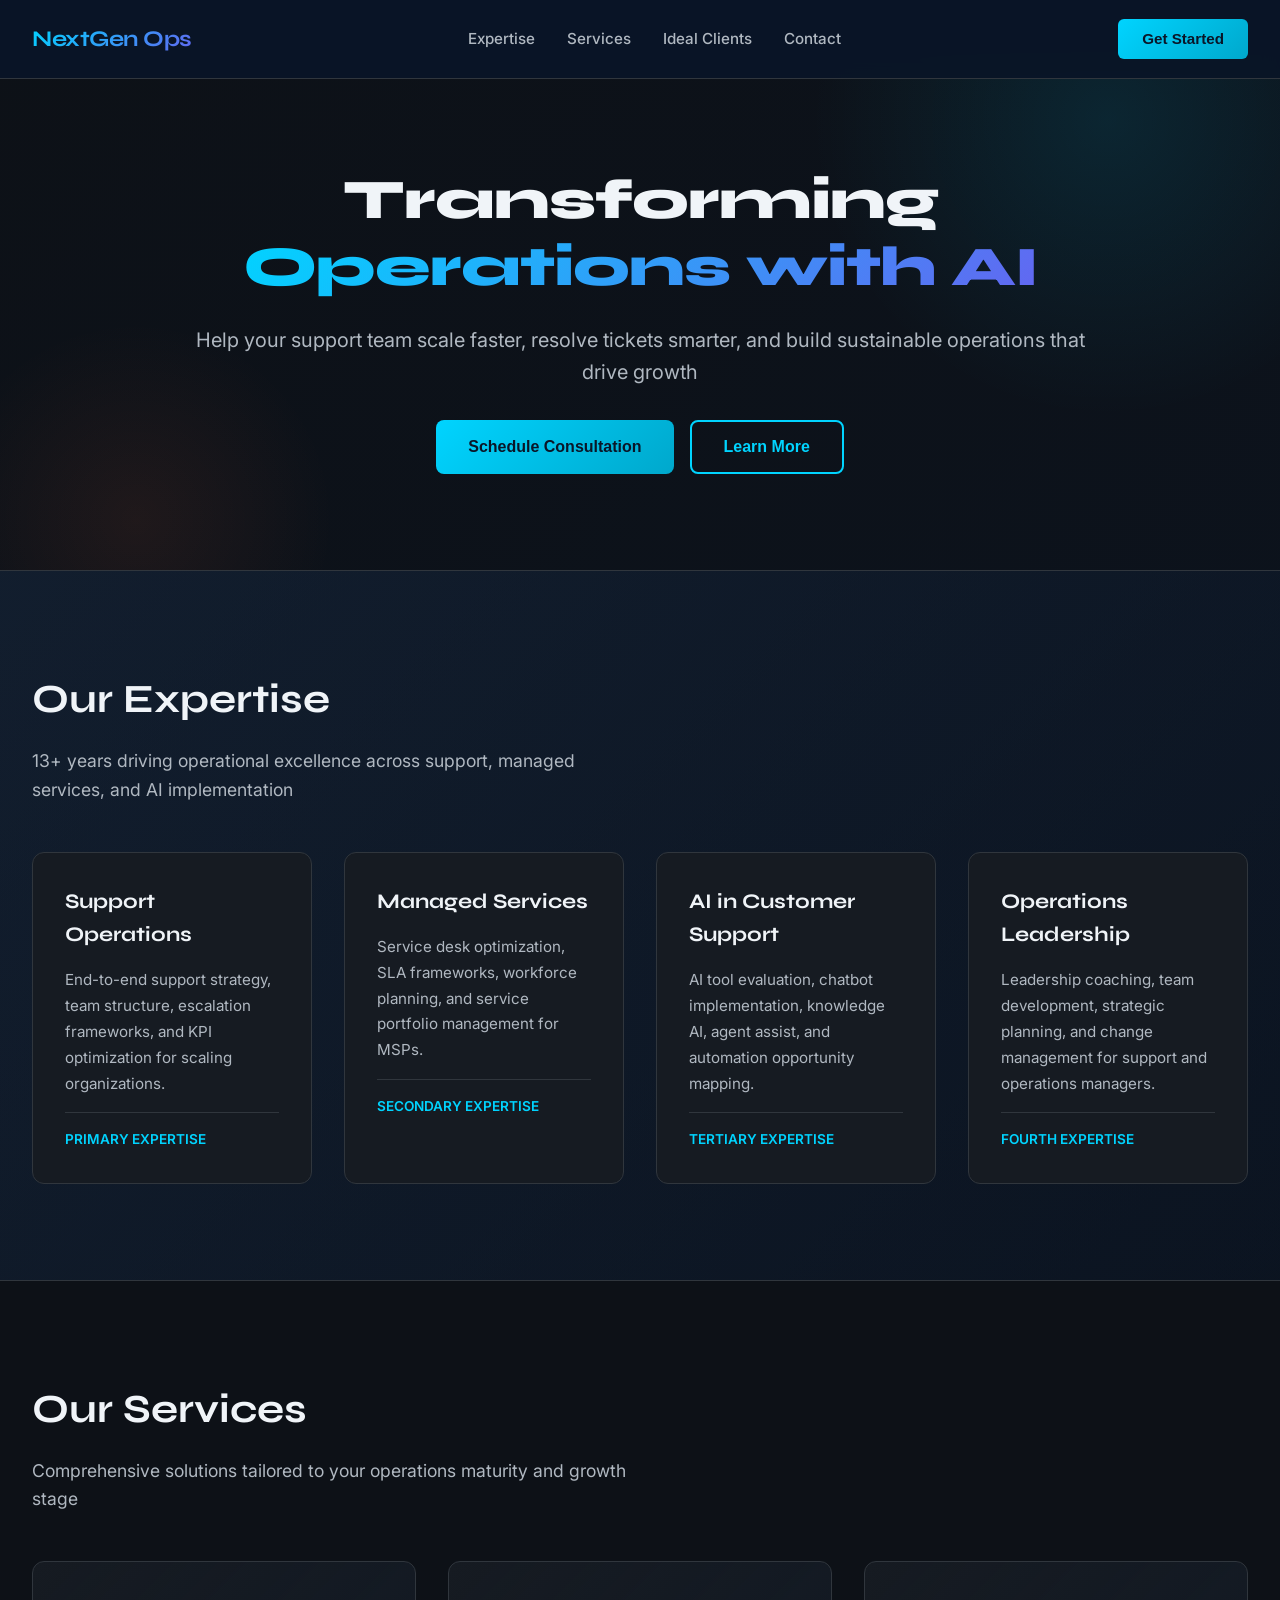
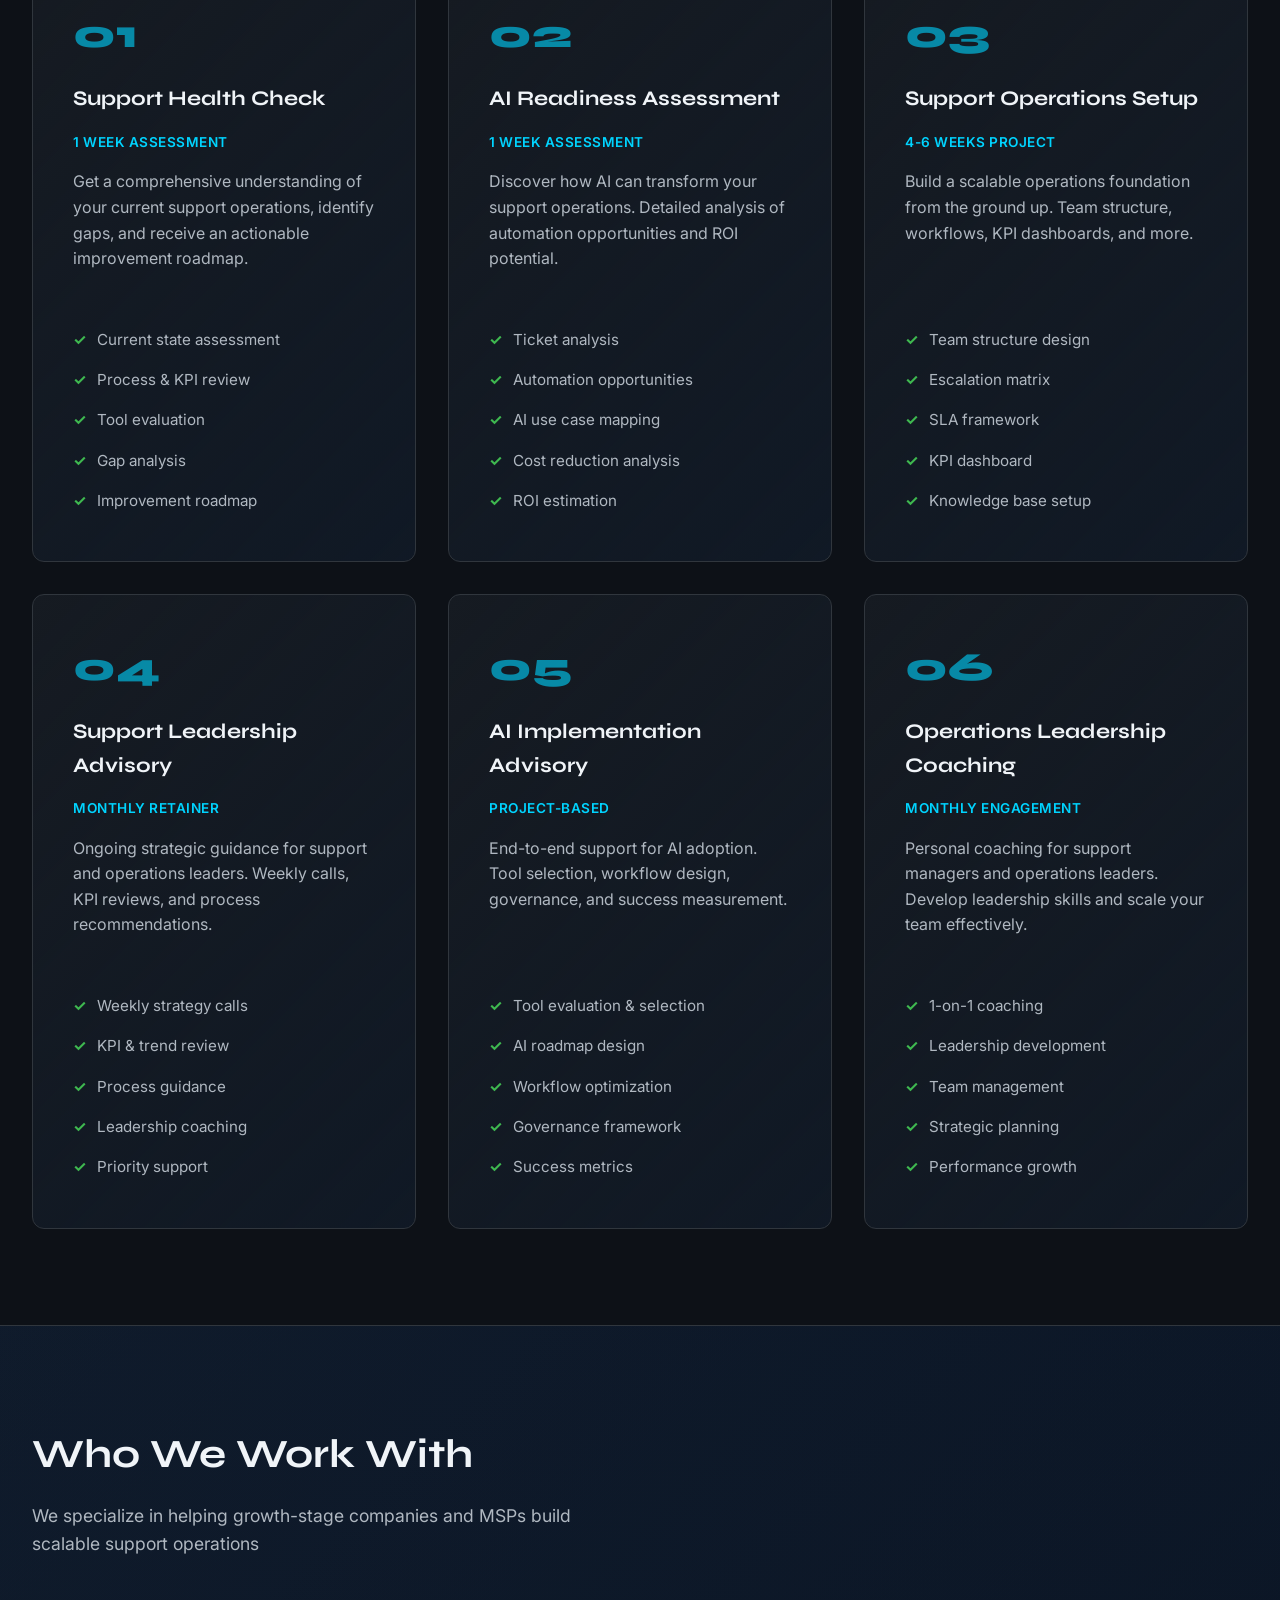
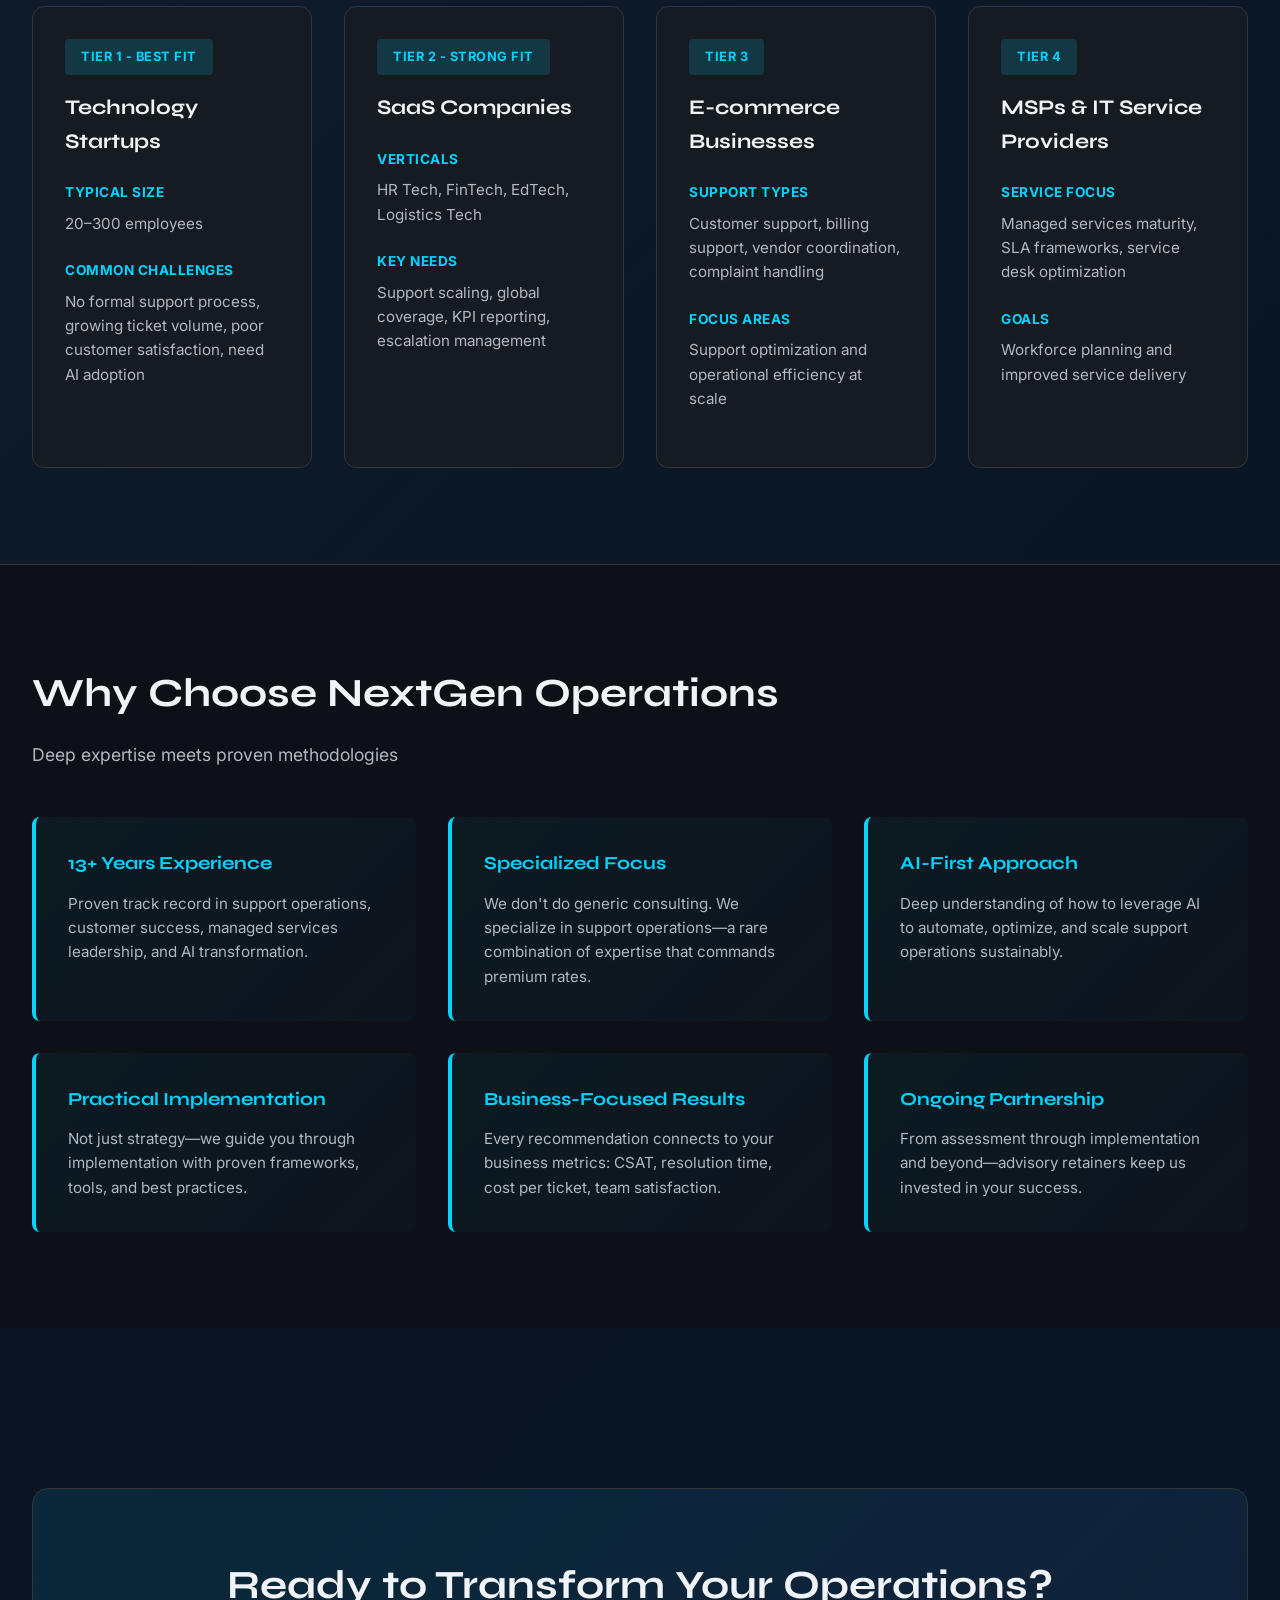
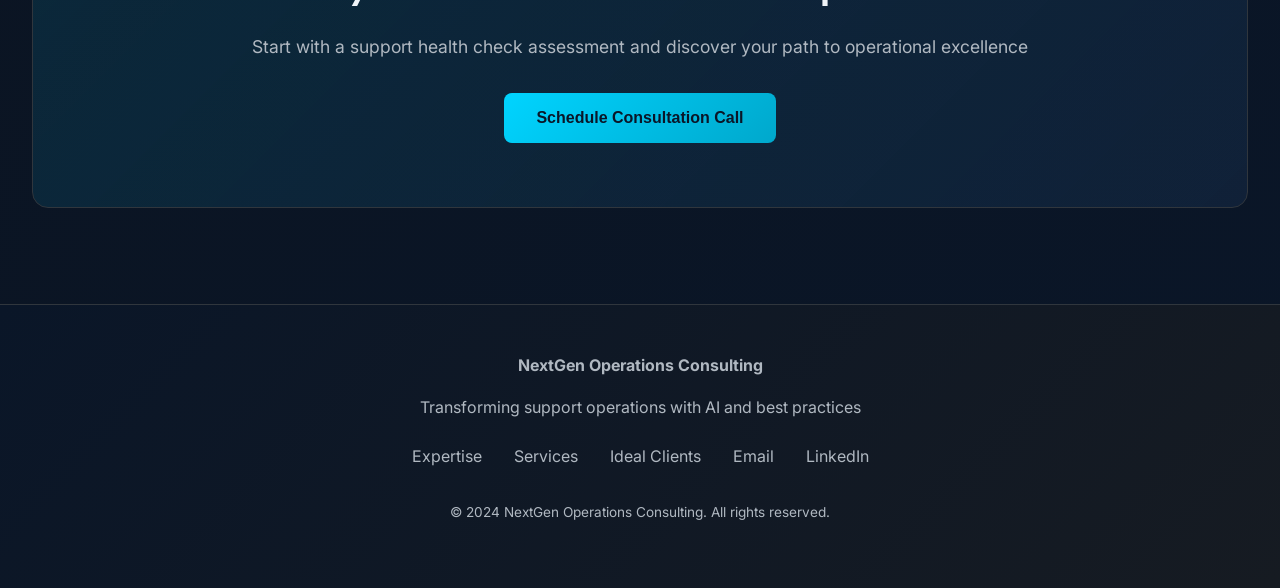
==== index.html @ 7f023f76 "Add files via upload" ====
<!DOCTYPE html>
<html lang="en">
<head>
    <meta charset="UTF-8">
    <meta name="viewport" content="width=device-width, initial-scale=1.0">
    <title>NextGen Operations Consulting | Support & Operations Transformation</title>
    <link href="https://fonts.googleapis.com/css2?family=Syne:wght@400;500;600;700;800&family=Inter:wght@300;400;500;600;700&display=swap" rel="stylesheet">
    <style>
        * {
            margin: 0;
            padding: 0;
            box-sizing: border-box;
        }

        :root {
            --primary: #0a1628;
            --secondary: #1e3a5f;
            --accent: #00d4ff;
            --accent-warm: #ff6b35;
            --text-primary: #f0f4f8;
            --text-secondary: #b0b8c1;
            --bg-dark: #0d1117;
            --bg-card: #161b22;
            --border: #30363d;
            --success: #3fb950;
        }

        html {
            scroll-behavior: smooth;
        }

        body {
            font-family: 'Inter', sans-serif;
            background: linear-gradient(135deg, #0d1117 0%, #0a1628 100%);
            color: var(--text-primary);
            line-height: 1.6;
            min-height: 100vh;
        }

        /* Navigation */
        nav {
            position: fixed;
            top: 0;
            left: 0;
            right: 0;
            padding: 1.2rem 2rem;
            background: rgba(10, 22, 40, 0.95);
            backdrop-filter: blur(10px);
            border-bottom: 1px solid var(--border);
            z-index: 1000;
            display: flex;
            justify-content: space-between;
            align-items: center;
        }

        .logo {
            font-family: 'Syne', sans-serif;
            font-size: 1.4rem;
            font-weight: 700;
            background: linear-gradient(135deg, var(--accent) 0%, #6366f1 100%);
            -webkit-background-clip: text;
            -webkit-text-fill-color: transparent;
            background-clip: text;
            letter-spacing: -0.5px;
        }

        .nav-links {
            display: flex;
            gap: 2rem;
            list-style: none;
        }

        .nav-links a {
            color: var(--text-secondary);
            text-decoration: none;
            font-weight: 500;
            font-size: 0.95rem;
            transition: all 0.3s ease;
            position: relative;
        }

        .nav-links a:hover {
            color: var(--accent);
        }

        .nav-links a::after {
            content: '';
            position: absolute;
            bottom: -4px;
            left: 0;
            width: 0;
            height: 2px;
            background: var(--accent);
            transition: width 0.3s ease;
        }

        .nav-links a:hover::after {
            width: 100%;
        }

        .cta-button {
            padding: 0.7rem 1.5rem;
            background: linear-gradient(135deg, var(--accent) 0%, #00a8cc 100%);
            color: var(--primary);
            border: none;
            border-radius: 6px;
            font-weight: 600;
            cursor: pointer;
            transition: all 0.3s ease;
            font-size: 0.95rem;
        }

        .cta-button:hover {
            transform: translateY(-2px);
            box-shadow: 0 12px 24px rgba(0, 212, 255, 0.3);
        }

        /* Hero Section */
        .hero {
            margin-top: 70px;
            padding: 6rem 2rem;
            text-align: center;
            position: relative;
            overflow: hidden;
        }

        .hero::before {
            content: '';
            position: absolute;
            top: -50%;
            right: -10%;
            width: 600px;
            height: 600px;
            background: radial-gradient(circle, rgba(0, 212, 255, 0.1) 0%, transparent 70%);
            border-radius: 50%;
            animation: float 8s ease-in-out infinite;
        }

        .hero::after {
            content: '';
            position: absolute;
            bottom: -30%;
            left: -5%;
            width: 400px;
            height: 400px;
            background: radial-gradient(circle, rgba(255, 107, 53, 0.08) 0%, transparent 70%);
            border-radius: 50%;
            animation: float 10s ease-in-out infinite reverse;
        }

        @keyframes float {
            0%, 100% { transform: translateY(0px); }
            50% { transform: translateY(-30px); }
        }

        .hero-content {
            position: relative;
            z-index: 1;
            max-width: 900px;
            margin: 0 auto;
        }

        .hero h1 {
            font-family: 'Syne', sans-serif;
            font-size: 3.5rem;
            font-weight: 800;
            margin-bottom: 1.5rem;
            line-height: 1.2;
            letter-spacing: -1px;
            animation: slideDown 0.8s ease-out;
        }

        .hero h1 .highlight {
            background: linear-gradient(135deg, var(--accent) 0%, #6366f1 100%);
            -webkit-background-clip: text;
            -webkit-text-fill-color: transparent;
            background-clip: text;
        }

        .hero p {
            font-size: 1.25rem;
            color: var(--text-secondary);
            margin-bottom: 2rem;
            animation: slideUp 0.8s ease-out 0.2s both;
        }

        .hero-buttons {
            display: flex;
            gap: 1rem;
            justify-content: center;
            flex-wrap: wrap;
            animation: slideUp 0.8s ease-out 0.4s both;
        }

        .btn-primary {
            padding: 1rem 2rem;
            background: linear-gradient(135deg, var(--accent) 0%, #00a8cc 100%);
            color: var(--primary);
            border: none;
            border-radius: 8px;
            font-weight: 700;
            font-size: 1rem;
            cursor: pointer;
            transition: all 0.3s ease;
        }

        .btn-primary:hover {
            transform: translateY(-4px);
            box-shadow: 0 20px 40px rgba(0, 212, 255, 0.4);
        }

        .btn-secondary {
            padding: 1rem 2rem;
            background: transparent;
            color: var(--accent);
            border: 2px solid var(--accent);
            border-radius: 8px;
            font-weight: 700;
            font-size: 1rem;
            cursor: pointer;
            transition: all 0.3s ease;
        }

        .btn-secondary:hover {
            background: rgba(0, 212, 255, 0.1);
            transform: translateY(-4px);
        }

        @keyframes slideDown {
            from {
                opacity: 0;
                transform: translateY(-30px);
            }
            to {
                opacity: 1;
                transform: translateY(0);
            }
        }

        @keyframes slideUp {
            from {
                opacity: 0;
                transform: translateY(30px);
            }
            to {
                opacity: 1;
                transform: translateY(0);
            }
        }

        /* Section Styling */
        section {
            padding: 6rem 2rem;
            max-width: 1400px;
            margin: 0 auto;
        }

        section h2 {
            font-family: 'Syne', sans-serif;
            font-size: 2.5rem;
            font-weight: 700;
            margin-bottom: 1rem;
            color: var(--text-primary);
        }

        .section-subtitle {
            font-size: 1.1rem;
            color: var(--text-secondary);
            margin-bottom: 3rem;
            max-width: 600px;
        }

        /* Expertise Section */
        .expertise {
            background: linear-gradient(135deg, rgba(30, 58, 95, 0.3) 0%, rgba(10, 22, 40, 0.3) 100%);
            border-top: 1px solid var(--border);
            border-bottom: 1px solid var(--border);
        }

        .expertise-grid {
            display: grid;
            grid-template-columns: repeat(auto-fit, minmax(280px, 1fr));
            gap: 2rem;
            margin-top: 3rem;
        }

        .expertise-card {
            padding: 2rem;
            background: var(--bg-card);
            border: 1px solid var(--border);
            border-radius: 12px;
            transition: all 0.3s ease;
            position: relative;
            overflow: hidden;
        }

        .expertise-card::before {
            content: '';
            position: absolute;
            top: 0;
            left: 0;
            right: 0;
            height: 3px;
            background: linear-gradient(90deg, var(--accent) 0%, transparent 100%);
            opacity: 0;
            transition: opacity 0.3s ease;
        }

        .expertise-card:hover {
            border-color: var(--accent);
            transform: translateY(-8px);
            box-shadow: 0 20px 40px rgba(0, 212, 255, 0.1);
        }

        .expertise-card:hover::before {
            opacity: 1;
        }

        .expertise-card h3 {
            font-family: 'Syne', sans-serif;
            font-size: 1.3rem;
            margin-bottom: 1rem;
            color: var(--text-primary);
        }

        .expertise-card p {
            color: var(--text-secondary);
            font-size: 0.95rem;
            line-height: 1.7;
        }

        .expertise-level {
            margin-top: 1rem;
            padding-top: 1rem;
            border-top: 1px solid var(--border);
            font-size: 0.85rem;
            color: var(--accent);
            font-weight: 600;
        }

        /* Services Section */
        .services {
            background: var(--bg-dark);
        }

        .services-grid {
            display: grid;
            grid-template-columns: repeat(auto-fit, minmax(320px, 1fr));
            gap: 2rem;
            margin-top: 3rem;
        }

        .service-card {
            padding: 2.5rem;
            background: linear-gradient(135deg, var(--bg-card) 0%, rgba(30, 58, 95, 0.2) 100%);
            border: 1px solid var(--border);
            border-radius: 12px;
            transition: all 0.3s ease;
            display: flex;
            flex-direction: column;
        }

        .service-number {
            font-family: 'Syne', sans-serif;
            font-size: 2.5rem;
            font-weight: 800;
            color: var(--accent);
            margin-bottom: 1rem;
            opacity: 0.6;
        }

        .service-card h3 {
            font-family: 'Syne', sans-serif;
            font-size: 1.3rem;
            margin-bottom: 1rem;
            color: var(--text-primary);
        }

        .service-duration {
            font-size: 0.85rem;
            color: var(--accent);
            margin-bottom: 1rem;
            font-weight: 600;
            text-transform: uppercase;
            letter-spacing: 0.5px;
        }

        .service-card p {
            color: var(--text-secondary);
            margin-bottom: 1.5rem;
            flex-grow: 1;
        }

        .service-features {
            list-style: none;
            margin-top: 1.5rem;
        }

        .service-features li {
            padding: 0.5rem 0;
            color: var(--text-secondary);
            font-size: 0.95rem;
            padding-left: 1.5rem;
            position: relative;
        }

        .service-features li::before {
            content: '✓';
            position: absolute;
            left: 0;
            color: var(--success);
            font-weight: bold;
        }

        .service-card:hover {
            transform: translateY(-8px);
            border-color: var(--accent);
            background: linear-gradient(135deg, rgba(0, 212, 255, 0.05) 0%, rgba(30, 58, 95, 0.3) 100%);
        }

        /* Ideal Clients Section */
        .ideal-clients {
            background: linear-gradient(135deg, rgba(30, 58, 95, 0.2) 0%, rgba(10, 22, 40, 0.2) 100%);
            border-top: 1px solid var(--border);
            border-bottom: 1px solid var(--border);
        }

        .clients-grid {
            display: grid;
            grid-template-columns: repeat(auto-fit, minmax(250px, 1fr));
            gap: 2rem;
            margin-top: 3rem;
        }

        .client-tier {
            padding: 2rem;
            background: var(--bg-card);
            border: 1px solid var(--border);
            border-radius: 12px;
            transition: all 0.3s ease;
        }

        .client-tier-badge {
            display: inline-block;
            padding: 0.5rem 1rem;
            background: rgba(0, 212, 255, 0.15);
            color: var(--accent);
            border-radius: 4px;
            font-size: 0.8rem;
            font-weight: 700;
            margin-bottom: 1rem;
            text-transform: uppercase;
            letter-spacing: 0.5px;
        }

        .client-tier h3 {
            font-family: 'Syne', sans-serif;
            font-size: 1.3rem;
            margin-bottom: 1.5rem;
            color: var(--text-primary);
        }

        .client-info {
            margin-bottom: 1.5rem;
        }

        .client-info h4 {
            font-size: 0.85rem;
            color: var(--accent);
            text-transform: uppercase;
            letter-spacing: 0.5px;
            margin-bottom: 0.5rem;
            font-weight: 700;
        }

        .client-info p {
            color: var(--text-secondary);
            font-size: 0.95rem;
            line-height: 1.6;
        }

        .client-tier:hover {
            transform: translateY(-8px);
            border-color: var(--accent);
            box-shadow: 0 20px 40px rgba(0, 212, 255, 0.1);
        }

        /* Why Choose Section */
        .why-choose {
            background: var(--bg-dark);
        }

        .benefits-grid {
            display: grid;
            grid-template-columns: repeat(auto-fit, minmax(300px, 1fr));
            gap: 2rem;
            margin-top: 3rem;
        }

        .benefit-item {
            padding: 2rem;
            background: linear-gradient(135deg, rgba(0, 212, 255, 0.05) 0%, rgba(30, 58, 95, 0.1) 100%);
            border-left: 4px solid var(--accent);
            border-radius: 8px;
            transition: all 0.3s ease;
        }

        .benefit-item h4 {
            font-family: 'Syne', sans-serif;
            font-size: 1.15rem;
            margin-bottom: 0.8rem;
            color: var(--accent);
        }

        .benefit-item p {
            color: var(--text-secondary);
            font-size: 0.95rem;
            line-height: 1.6;
        }

        .benefit-item:hover {
            transform: translateX(8px);
        }

        /* CTA Section */
        .cta-section {
            background: linear-gradient(135deg, rgba(0, 212, 255, 0.1) 0%, rgba(30, 58, 95, 0.3) 100%);
            border: 1px solid var(--border);
            border-radius: 16px;
            padding: 4rem 2rem;
            text-align: center;
            margin-top: 4rem;
        }

        .cta-section h2 {
            margin-bottom: 1rem;
        }

        .cta-section p {
            color: var(--text-secondary);
            font-size: 1.1rem;
            margin-bottom: 2rem;
        }

        /* Footer */
        footer {
            background: linear-gradient(135deg, #0a1628 0%, #161b22 100%);
            border-top: 1px solid var(--border);
            padding: 3rem 2rem;
            text-align: center;
            color: var(--text-secondary);
        }

        footer p {
            margin-bottom: 1rem;
        }

        .footer-links {
            display: flex;
            justify-content: center;
            gap: 2rem;
            margin-top: 1.5rem;
            flex-wrap: wrap;
        }

        .footer-links a {
            color: var(--text-secondary);
            text-decoration: none;
            transition: color 0.3s ease;
        }

        .footer-links a:hover {
            color: var(--accent);
        }

        /* Responsive */
        @media (max-width: 768px) {
            nav {
                flex-direction: column;
                gap: 1rem;
            }

            .nav-links {
                gap: 1rem;
                font-size: 0.9rem;
            }

            .hero h1 {
                font-size: 2.2rem;
            }

            .hero p {
                font-size: 1rem;
            }

            section h2 {
                font-size: 1.8rem;
            }

            .hero-buttons {
                flex-direction: column;
                gap: 1rem;
            }

            .btn-primary, .btn-secondary {
                width: 100%;
            }

            .expertise-grid, .services-grid, .clients-grid, .benefits-grid {
                grid-template-columns: 1fr;
            }

            .cta-button {
                display: none;
            }
        }
    </style>
</head>
<body>
    <!-- Navigation -->
    <nav>
        <div class="logo">NextGen Ops</div>
        <ul class="nav-links">
            <li><a href="#expertise">Expertise</a></li>
            <li><a href="#services">Services</a></li>
            <li><a href="#clients">Ideal Clients</a></li>
            <li><a href="#contact">Contact</a></li>
        </ul>
        <button class="cta-button">Get Started</button>
    </nav>

    <!-- Hero Section -->
    <section class="hero">
        <div class="hero-content">
            <h1>Transforming <span class="highlight">Operations with AI</span></h1>
            <p>Help your support team scale faster, resolve tickets smarter, and build sustainable operations that drive growth</p>
            <div class="hero-buttons">
                <button class="btn-primary">Schedule Consultation</button>
                <button class="btn-secondary">Learn More</button>
            </div>
        </div>
    </section>

    <!-- Expertise Section -->
    <section class="expertise" id="expertise">
        <h2>Our Expertise</h2>
        <p class="section-subtitle">13+ years driving operational excellence across support, managed services, and AI implementation</p>
        <div class="expertise-grid">
            <div class="expertise-card">
                <h3>Support Operations</h3>
                <p>End-to-end support strategy, team structure, escalation frameworks, and KPI optimization for scaling organizations.</p>
                <div class="expertise-level">PRIMARY EXPERTISE</div>
            </div>
            <div class="expertise-card">
                <h3>Managed Services</h3>
                <p>Service desk optimization, SLA frameworks, workforce planning, and service portfolio management for MSPs.</p>
                <div class="expertise-level">SECONDARY EXPERTISE</div>
            </div>
            <div class="expertise-card">
                <h3>AI in Customer Support</h3>
                <p>AI tool evaluation, chatbot implementation, knowledge AI, agent assist, and automation opportunity mapping.</p>
                <div class="expertise-level">TERTIARY EXPERTISE</div>
            </div>
            <div class="expertise-card">
                <h3>Operations Leadership</h3>
                <p>Leadership coaching, team development, strategic planning, and change management for support and operations managers.</p>
                <div class="expertise-level">FOURTH EXPERTISE</div>
            </div>
        </div>
    </section>

    <!-- Services Section -->
    <section class="services" id="services">
        <h2>Our Services</h2>
        <p class="section-subtitle">Comprehensive solutions tailored to your operations maturity and growth stage</p>
        <div class="services-grid">
            <div class="service-card">
                <div class="service-number">01</div>
                <h3>Support Health Check</h3>
                <div class="service-duration">1 Week Assessment</div>
                <p>Get a comprehensive understanding of your current support operations, identify gaps, and receive an actionable improvement roadmap.</p>
                <ul class="service-features">
                    <li>Current state assessment</li>
                    <li>Process & KPI review</li>
                    <li>Tool evaluation</li>
                    <li>Gap analysis</li>
                    <li>Improvement roadmap</li>
                </ul>
            </div>

            <div class="service-card">
                <div class="service-number">02</div>
                <h3>AI Readiness Assessment</h3>
                <div class="service-duration">1 Week Assessment</div>
                <p>Discover how AI can transform your support operations. Detailed analysis of automation opportunities and ROI potential.</p>
                <ul class="service-features">
                    <li>Ticket analysis</li>
                    <li>Automation opportunities</li>
                    <li>AI use case mapping</li>
                    <li>Cost reduction analysis</li>
                    <li>ROI estimation</li>
                </ul>
            </div>

            <div class="service-card">
                <div class="service-number">03</div>
                <h3>Support Operations Setup</h3>
                <div class="service-duration">4-6 Weeks Project</div>
                <p>Build a scalable operations foundation from the ground up. Team structure, workflows, KPI dashboards, and more.</p>
                <ul class="service-features">
                    <li>Team structure design</li>
                    <li>Escalation matrix</li>
                    <li>SLA framework</li>
                    <li>KPI dashboard</li>
                    <li>Knowledge base setup</li>
                </ul>
            </div>

            <div class="service-card">
                <div class="service-number">04</div>
                <h3>Support Leadership Advisory</h3>
                <div class="service-duration">Monthly Retainer</div>
                <p>Ongoing strategic guidance for support and operations leaders. Weekly calls, KPI reviews, and process recommendations.</p>
                <ul class="service-features">
                    <li>Weekly strategy calls</li>
                    <li>KPI & trend review</li>
                    <li>Process guidance</li>
                    <li>Leadership coaching</li>
                    <li>Priority support</li>
                </ul>
            </div>

            <div class="service-card">
                <div class="service-number">05</div>
                <h3>AI Implementation Advisory</h3>
                <div class="service-duration">Project-based</div>
                <p>End-to-end support for AI adoption. Tool selection, workflow design, governance, and success measurement.</p>
                <ul class="service-features">
                    <li>Tool evaluation & selection</li>
                    <li>AI roadmap design</li>
                    <li>Workflow optimization</li>
                    <li>Governance framework</li>
                    <li>Success metrics</li>
                </ul>
            </div>

            <div class="service-card">
                <div class="service-number">06</div>
                <h3>Operations Leadership Coaching</h3>
                <div class="service-duration">Monthly Engagement</div>
                <p>Personal coaching for support managers and operations leaders. Develop leadership skills and scale your team effectively.</p>
                <ul class="service-features">
                    <li>1-on-1 coaching</li>
                    <li>Leadership development</li>
                    <li>Team management</li>
                    <li>Strategic planning</li>
                    <li>Performance growth</li>
                </ul>
            </div>
        </div>
    </section>

    <!-- Ideal Clients Section -->
    <section class="ideal-clients" id="clients">
        <h2>Who We Work With</h2>
        <p class="section-subtitle">We specialize in helping growth-stage companies and MSPs build scalable support operations</p>
        <div class="clients-grid">
            <div class="client-tier">
                <div class="client-tier-badge">Tier 1 - Best Fit</div>
                <h3>Technology Startups</h3>
                <div class="client-info">
                    <h4>Typical Size</h4>
                    <p>20–300 employees</p>
                </div>
                <div class="client-info">
                    <h4>Common Challenges</h4>
                    <p>No formal support process, growing ticket volume, poor customer satisfaction, need AI adoption</p>
                </div>
            </div>

            <div class="client-tier">
                <div class="client-tier-badge">Tier 2 - Strong Fit</div>
                <h3>SaaS Companies</h3>
                <div class="client-info">
                    <h4>Verticals</h4>
                    <p>HR Tech, FinTech, EdTech, Logistics Tech</p>
                </div>
                <div class="client-info">
                    <h4>Key Needs</h4>
                    <p>Support scaling, global coverage, KPI reporting, escalation management</p>
                </div>
            </div>

            <div class="client-tier">
                <div class="client-tier-badge">Tier 3</div>
                <h3>E-commerce Businesses</h3>
                <div class="client-info">
                    <h4>Support Types</h4>
                    <p>Customer support, billing support, vendor coordination, complaint handling</p>
                </div>
                <div class="client-info">
                    <h4>Focus Areas</h4>
                    <p>Support optimization and operational efficiency at scale</p>
                </div>
            </div>

            <div class="client-tier">
                <div class="client-tier-badge">Tier 4</div>
                <h3>MSPs & IT Service Providers</h3>
                <div class="client-info">
                    <h4>Service Focus</h4>
                    <p>Managed services maturity, SLA frameworks, service desk optimization</p>
                </div>
                <div class="client-info">
                    <h4>Goals</h4>
                    <p>Workforce planning and improved service delivery</p>
                </div>
            </div>
        </div>
    </section>

    <!-- Why Choose Section -->
    <section class="why-choose">
        <h2>Why Choose NextGen Operations</h2>
        <p class="section-subtitle">Deep expertise meets proven methodologies</p>
        <div class="benefits-grid">
            <div class="benefit-item">
                <h4>13+ Years Experience</h4>
                <p>Proven track record in support operations, customer success, managed services leadership, and AI transformation.</p>
            </div>
            <div class="benefit-item">
                <h4>Specialized Focus</h4>
                <p>We don't do generic consulting. We specialize in support operations—a rare combination of expertise that commands premium rates.</p>
            </div>
            <div class="benefit-item">
                <h4>AI-First Approach</h4>
                <p>Deep understanding of how to leverage AI to automate, optimize, and scale support operations sustainably.</p>
            </div>
            <div class="benefit-item">
                <h4>Practical Implementation</h4>
                <p>Not just strategy—we guide you through implementation with proven frameworks, tools, and best practices.</p>
            </div>
            <div class="benefit-item">
                <h4>Business-Focused Results</h4>
                <p>Every recommendation connects to your business metrics: CSAT, resolution time, cost per ticket, team satisfaction.</p>
            </div>
            <div class="benefit-item">
                <h4>Ongoing Partnership</h4>
                <p>From assessment through implementation and beyond—advisory retainers keep us invested in your success.</p>
            </div>
        </div>
    </section>

    <!-- CTA Section -->
    <section>
        <div class="cta-section">
            <h2>Ready to Transform Your Operations?</h2>
            <p>Start with a support health check assessment and discover your path to operational excellence</p>
            <button class="btn-primary">Schedule Consultation Call</button>
        </div>
    </section>

    <!-- Footer -->
    <footer>
        <p><strong>NextGen Operations Consulting</strong></p>
        <p>Transforming support operations with AI and best practices</p>
        <div class="footer-links">
            <a href="#expertise">Expertise</a>
            <a href="#services">Services</a>
            <a href="#clients">Ideal Clients</a>
            <a href="mailto:contact@nextgenops.com">Email</a>
            <a href="#">LinkedIn</a>
        </div>
        <p style="margin-top: 2rem; font-size: 0.85rem; color: var(--text-secondary);">© 2024 NextGen Operations Consulting. All rights reserved.</p>
    </footer>

    <script>
        // Smooth scroll behavior for anchor links
        document.querySelectorAll('a[href^="#"]').forEach(anchor => {
            anchor.addEventListener('click', function (e) {
                const href = this.getAttribute('href');
                if (href !== '#') {
                    e.preventDefault();
                    const element = document.querySelector(href);
                    if (element) {
                        element.scrollIntoView({ behavior: 'smooth', block: 'start' });
                    }
                }
            });
        });

        // Scroll animation trigger for elements
        const observerOptions = {
            threshold: 0.1,
            rootMargin: '0px 0px -100px 0px'
        };

        const observer = new IntersectionObserver(function(entries) {
            entries.forEach(entry => {
                if (entry.isIntersecting) {
                    entry.target.style.animation = 'slideUp 0.8s ease-out forwards';
                    observer.unobserve(entry.target);
                }
            });
        }, observerOptions);

        document.querySelectorAll('.service-card, .expertise-card, .client-tier, .benefit-item').forEach(el => {
            el.style.opacity = '0';
            observer.observe(el);
        });

        // Button click handlers
        document.querySelectorAll('.btn-primary, .cta-button, .btn-secondary').forEach(button => {
            button.addEventListener('click', function() {
                // Replace with your contact form or scheduling link
                console.log('Button clicked - integrate with your CRM or scheduling tool');
                alert('Contact form or scheduling integration would go here.\n\nReplace this with:\n- Calendly/Cal.com integration\n- Contact form submission\n- Email link');
            });
        });
    </script>
</body>
</html>
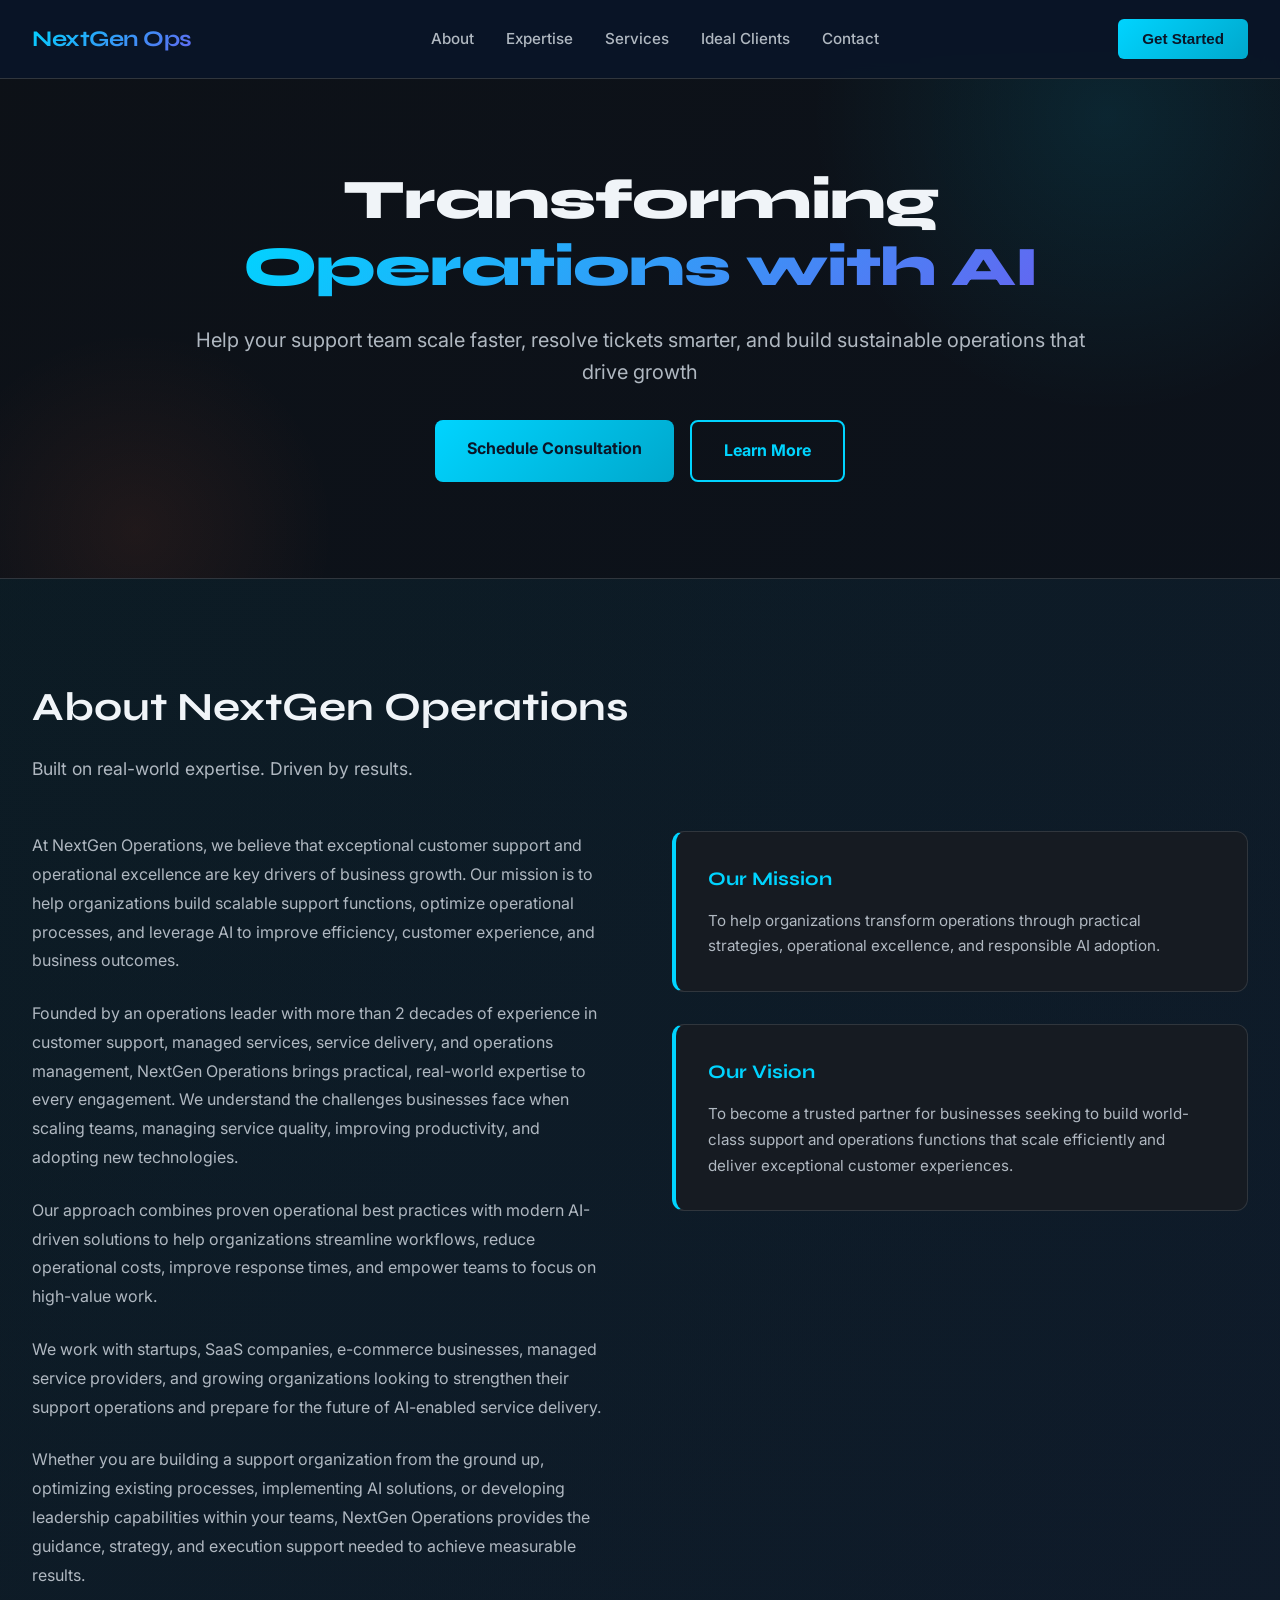
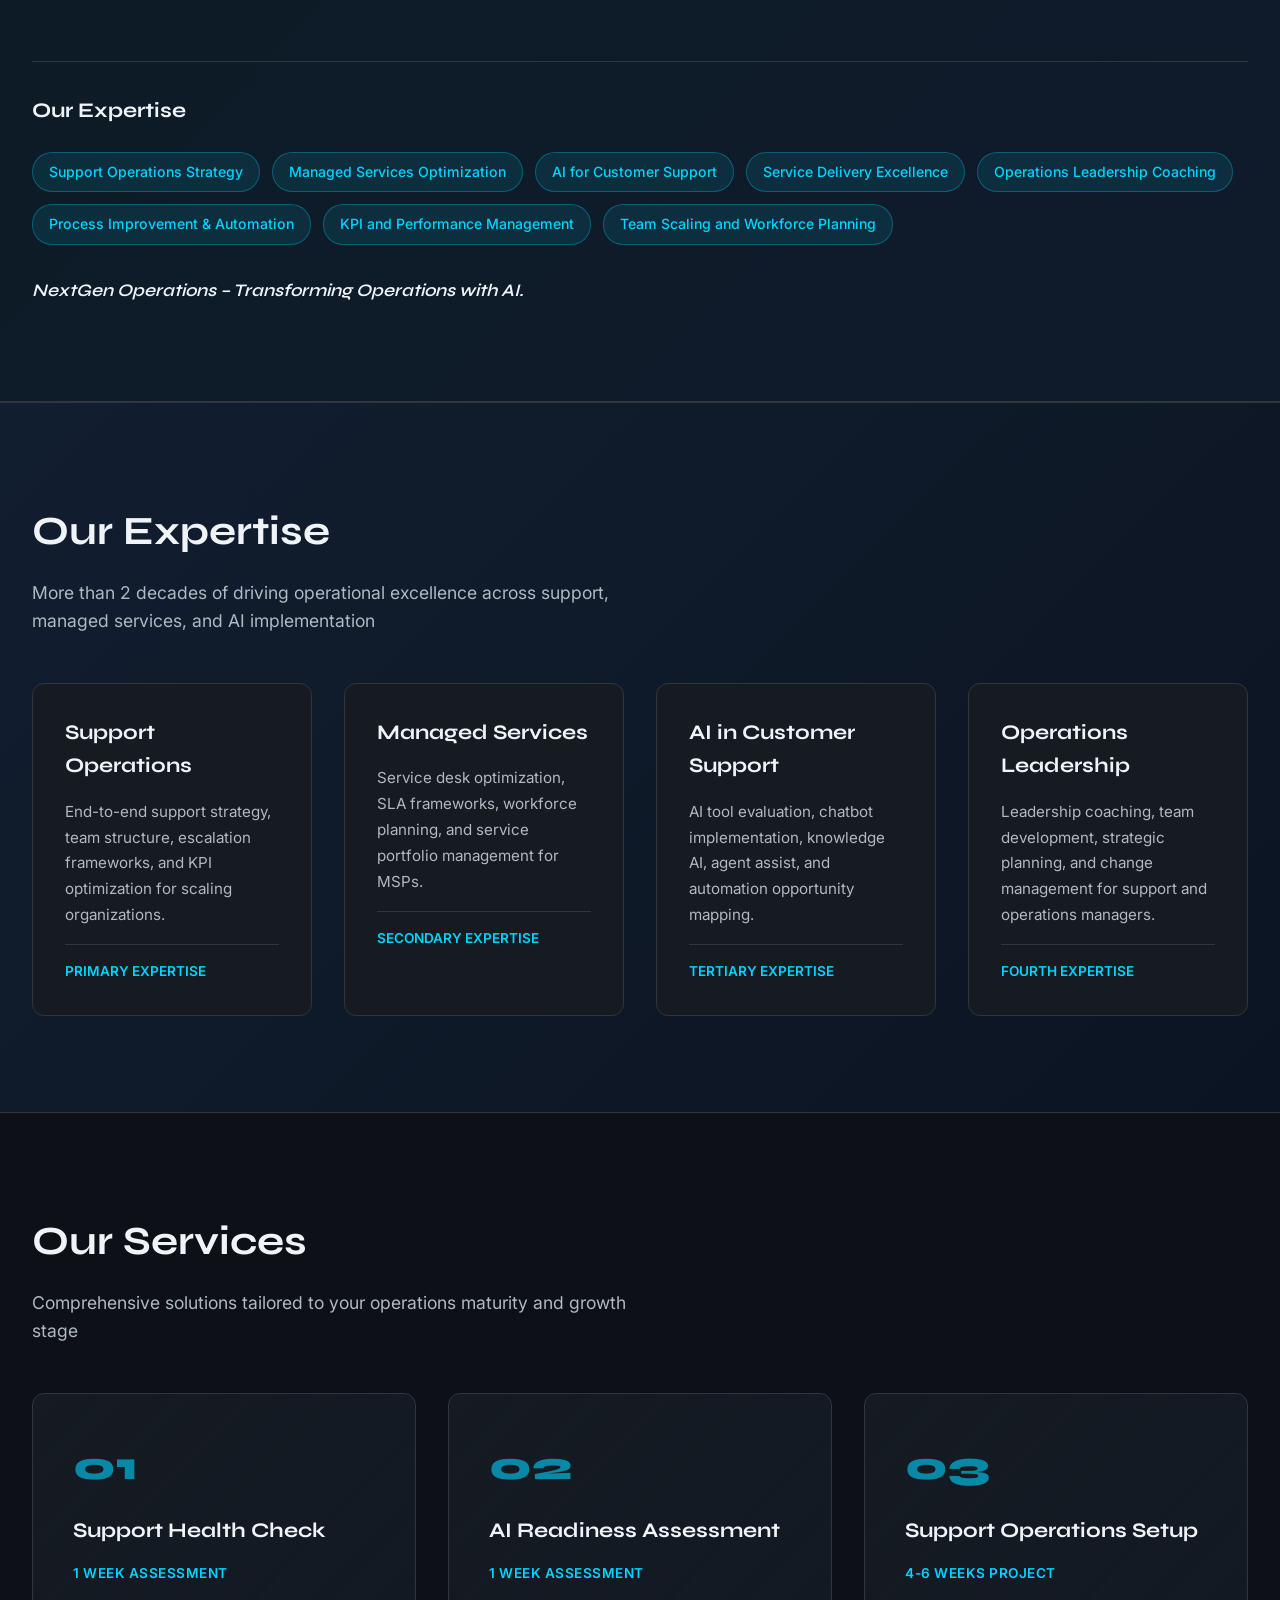
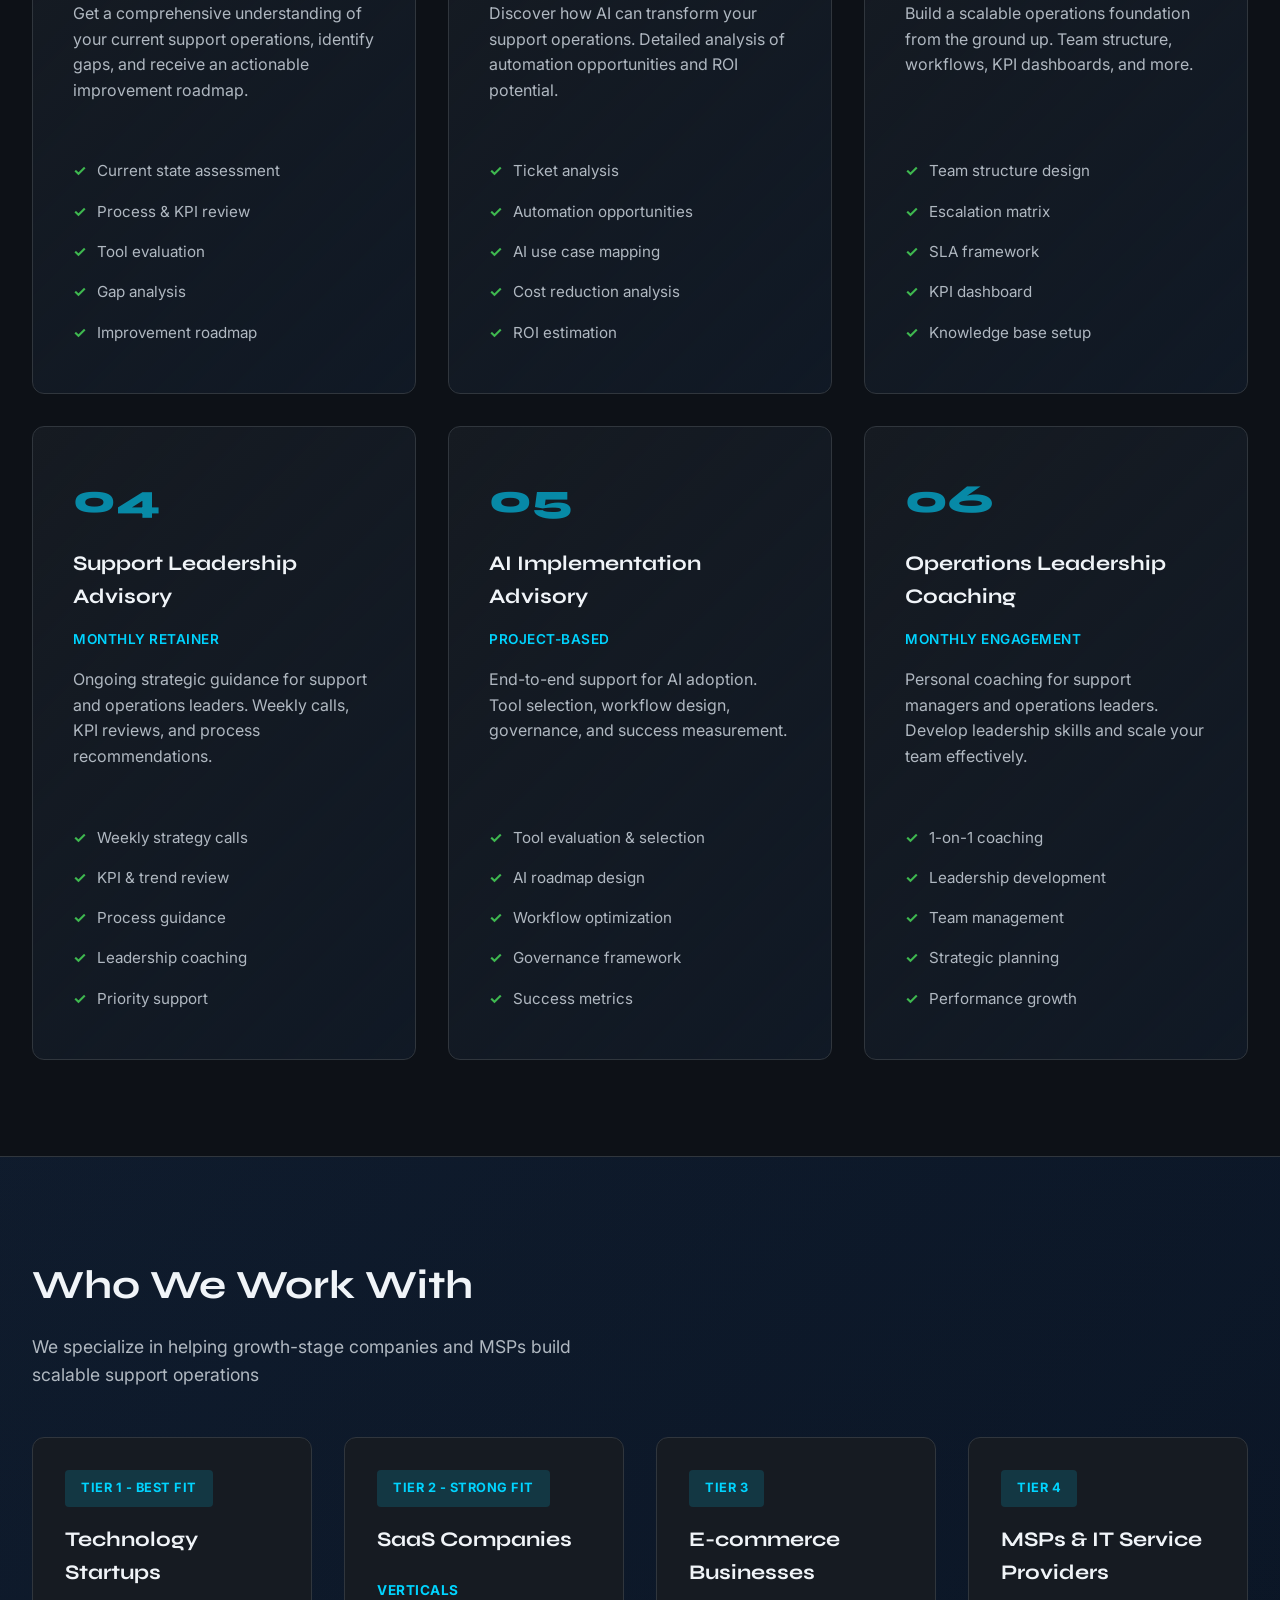
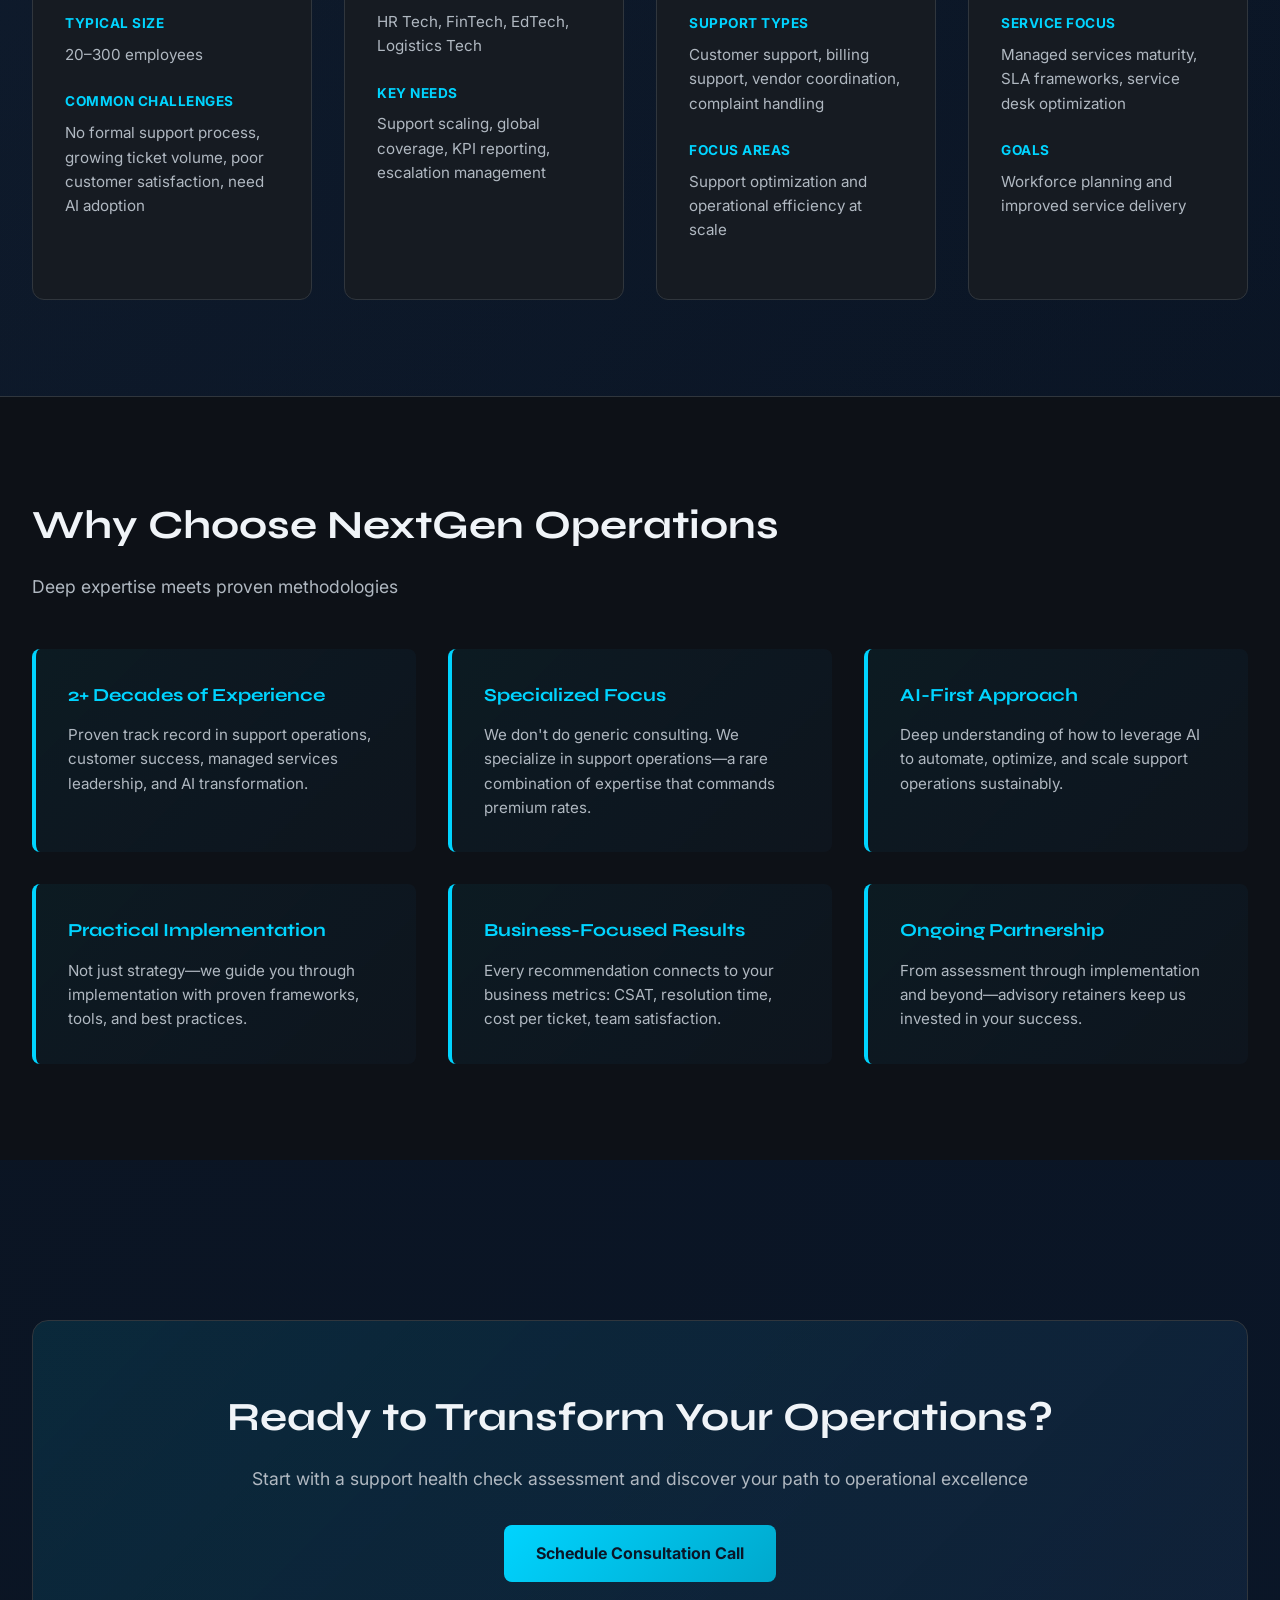
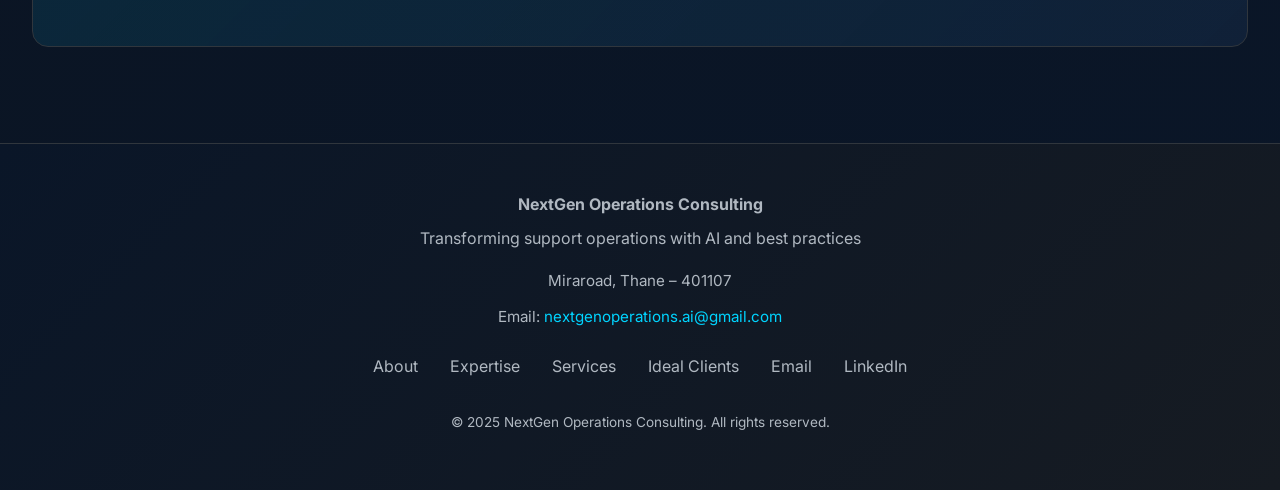
==== commit 8e4e8115: "Update index.html" ====
--- a/index.html
+++ b/index.html
@@ -202,6 +202,8 @@
             font-size: 1rem;
             cursor: pointer;
             transition: all 0.3s ease;
+            text-decoration: none;
+            display: inline-block;
         }
 
         .btn-primary:hover {
@@ -219,6 +221,8 @@
             font-size: 1rem;
             cursor: pointer;
             transition: all 0.3s ease;
+            text-decoration: none;
+            display: inline-block;
         }
 
         .btn-secondary:hover {
@@ -227,25 +231,13 @@
         }
 
         @keyframes slideDown {
-            from {
-                opacity: 0;
-                transform: translateY(-30px);
-            }
-            to {
-                opacity: 1;
-                transform: translateY(0);
-            }
+            from { opacity: 0; transform: translateY(-30px); }
+            to { opacity: 1; transform: translateY(0); }
         }
 
         @keyframes slideUp {
-            from {
-                opacity: 0;
-                transform: translateY(30px);
-            }
-            to {
-                opacity: 1;
-                transform: translateY(0);
-            }
+            from { opacity: 0; transform: translateY(30px); }
+            to { opacity: 1; transform: translateY(0); }
         }
 
         /* Section Styling */
@@ -268,6 +260,92 @@
             color: var(--text-secondary);
             margin-bottom: 3rem;
             max-width: 600px;
+        }
+
+        /* About Section */
+        .about {
+            background: linear-gradient(135deg, rgba(0, 212, 255, 0.05) 0%, rgba(30, 58, 95, 0.2) 100%);
+            border-top: 1px solid var(--border);
+            border-bottom: 1px solid var(--border);
+        }
+
+        .about-content {
+            display: grid;
+            grid-template-columns: 1fr 1fr;
+            gap: 4rem;
+            margin-top: 3rem;
+        }
+
+        .about-main p {
+            color: var(--text-secondary);
+            font-size: 1rem;
+            line-height: 1.8;
+            margin-bottom: 1.5rem;
+        }
+
+        .about-mission-vision {
+            display: flex;
+            flex-direction: column;
+            gap: 2rem;
+        }
+
+        .mission-card, .vision-card {
+            padding: 2rem;
+            background: var(--bg-card);
+            border: 1px solid var(--border);
+            border-radius: 12px;
+            border-left: 4px solid var(--accent);
+        }
+
+        .mission-card h3, .vision-card h3 {
+            font-family: 'Syne', sans-serif;
+            font-size: 1.2rem;
+            color: var(--accent);
+            margin-bottom: 0.8rem;
+        }
+
+        .mission-card p, .vision-card p {
+            color: var(--text-secondary);
+            font-size: 0.95rem;
+            line-height: 1.7;
+        }
+
+        .about-expertise-list {
+            margin-top: 3rem;
+            padding-top: 2rem;
+            border-top: 1px solid var(--border);
+        }
+
+        .about-expertise-list h3 {
+            font-family: 'Syne', sans-serif;
+            font-size: 1.3rem;
+            color: var(--text-primary);
+            margin-bottom: 1.5rem;
+        }
+
+        .expertise-tags {
+            display: flex;
+            flex-wrap: wrap;
+            gap: 0.75rem;
+        }
+
+        .expertise-tag {
+            padding: 0.5rem 1rem;
+            background: rgba(0, 212, 255, 0.1);
+            border: 1px solid rgba(0, 212, 255, 0.3);
+            border-radius: 20px;
+            font-size: 0.88rem;
+            color: var(--accent);
+            font-weight: 500;
+        }
+
+        .about-tagline {
+            margin-top: 2rem;
+            font-family: 'Syne', sans-serif;
+            font-size: 1.1rem;
+            color: var(--text-primary);
+            font-weight: 600;
+            font-style: italic;
         }
 
         /* Expertise Section */
@@ -552,7 +630,14 @@
         }
 
         footer p {
-            margin-bottom: 1rem;
+            margin-bottom: 0.5rem;
+        }
+
+        .footer-contact {
+            margin: 1rem 0;
+            font-size: 0.95rem;
+            color: var(--text-secondary);
+            line-height: 1.8;
         }
 
         .footer-links {
@@ -604,10 +689,16 @@
 
             .btn-primary, .btn-secondary {
                 width: 100%;
+                text-align: center;
             }
 
             .expertise-grid, .services-grid, .clients-grid, .benefits-grid {
                 grid-template-columns: 1fr;
+            }
+
+            .about-content {
+                grid-template-columns: 1fr;
+                gap: 2rem;
             }
 
             .cta-button {
@@ -621,12 +712,13 @@
     <nav>
         <div class="logo">NextGen Ops</div>
         <ul class="nav-links">
+            <li><a href="#about">About</a></li>
             <li><a href="#expertise">Expertise</a></li>
             <li><a href="#services">Services</a></li>
             <li><a href="#clients">Ideal Clients</a></li>
             <li><a href="#contact">Contact</a></li>
         </ul>
-        <button class="cta-button">Get Started</button>
+        <button class="cta-button" onclick="window.location.href='mailto:nextgenoperations.ai@gmail.com'">Get Started</button>
     </nav>
 
     <!-- Hero Section -->
@@ -635,16 +727,58 @@
             <h1>Transforming <span class="highlight">Operations with AI</span></h1>
             <p>Help your support team scale faster, resolve tickets smarter, and build sustainable operations that drive growth</p>
             <div class="hero-buttons">
-                <button class="btn-primary">Schedule Consultation</button>
-                <button class="btn-secondary">Learn More</button>
-            </div>
+                <a href="mailto:nextgenoperations.ai@gmail.com" class="btn-primary">Schedule Consultation</a>
+                <a href="#expertise" class="btn-secondary">Learn More</a>
+            </div>
+        </div>
+    </section>
+
+    <!-- About Section -->
+    <section class="about" id="about">
+        <h2>About NextGen Operations</h2>
+        <p class="section-subtitle">Built on real-world expertise. Driven by results.</p>
+
+        <div class="about-content">
+            <div class="about-main">
+                <p>At NextGen Operations, we believe that exceptional customer support and operational excellence are key drivers of business growth. Our mission is to help organizations build scalable support functions, optimize operational processes, and leverage AI to improve efficiency, customer experience, and business outcomes.</p>
+                <p>Founded by an operations leader with more than 2 decades of experience in customer support, managed services, service delivery, and operations management, NextGen Operations brings practical, real-world expertise to every engagement. We understand the challenges businesses face when scaling teams, managing service quality, improving productivity, and adopting new technologies.</p>
+                <p>Our approach combines proven operational best practices with modern AI-driven solutions to help organizations streamline workflows, reduce operational costs, improve response times, and empower teams to focus on high-value work.</p>
+                <p>We work with startups, SaaS companies, e-commerce businesses, managed service providers, and growing organizations looking to strengthen their support operations and prepare for the future of AI-enabled service delivery.</p>
+                <p>Whether you are building a support organization from the ground up, optimizing existing processes, implementing AI solutions, or developing leadership capabilities within your teams, NextGen Operations provides the guidance, strategy, and execution support needed to achieve measurable results.</p>
+            </div>
+
+            <div class="about-mission-vision">
+                <div class="mission-card">
+                    <h3>Our Mission</h3>
+                    <p>To help organizations transform operations through practical strategies, operational excellence, and responsible AI adoption.</p>
+                </div>
+                <div class="vision-card">
+                    <h3>Our Vision</h3>
+                    <p>To become a trusted partner for businesses seeking to build world-class support and operations functions that scale efficiently and deliver exceptional customer experiences.</p>
+                </div>
+            </div>
+        </div>
+
+        <div class="about-expertise-list">
+            <h3>Our Expertise</h3>
+            <div class="expertise-tags">
+                <span class="expertise-tag">Support Operations Strategy</span>
+                <span class="expertise-tag">Managed Services Optimization</span>
+                <span class="expertise-tag">AI for Customer Support</span>
+                <span class="expertise-tag">Service Delivery Excellence</span>
+                <span class="expertise-tag">Operations Leadership Coaching</span>
+                <span class="expertise-tag">Process Improvement & Automation</span>
+                <span class="expertise-tag">KPI and Performance Management</span>
+                <span class="expertise-tag">Team Scaling and Workforce Planning</span>
+            </div>
+            <p class="about-tagline">NextGen Operations – Transforming Operations with AI.</p>
         </div>
     </section>
 
     <!-- Expertise Section -->
     <section class="expertise" id="expertise">
         <h2>Our Expertise</h2>
-        <p class="section-subtitle">13+ years driving operational excellence across support, managed services, and AI implementation</p>
+        <p class="section-subtitle">More than 2 decades of driving operational excellence across support, managed services, and AI implementation</p>
         <div class="expertise-grid">
             <div class="expertise-card">
                 <h3>Support Operations</h3>
@@ -825,7 +959,7 @@
         <p class="section-subtitle">Deep expertise meets proven methodologies</p>
         <div class="benefits-grid">
             <div class="benefit-item">
-                <h4>13+ Years Experience</h4>
+                <h4>2+ Decades of Experience</h4>
                 <p>Proven track record in support operations, customer success, managed services leadership, and AI transformation.</p>
             </div>
             <div class="benefit-item">
@@ -852,11 +986,11 @@
     </section>
 
     <!-- CTA Section -->
-    <section>
+    <section id="contact">
         <div class="cta-section">
             <h2>Ready to Transform Your Operations?</h2>
             <p>Start with a support health check assessment and discover your path to operational excellence</p>
-            <button class="btn-primary">Schedule Consultation Call</button>
+            <a href="mailto:nextgenoperations.ai@gmail.com" class="btn-primary">Schedule Consultation Call</a>
         </div>
     </section>
 
@@ -864,14 +998,19 @@
     <footer>
         <p><strong>NextGen Operations Consulting</strong></p>
         <p>Transforming support operations with AI and best practices</p>
+        <div class="footer-contact">
+            <p>Miraroad, Thane – 401107</p>
+            <p>Email: <a href="mailto:nextgenoperations.ai@gmail.com" style="color: var(--accent); text-decoration: none;">nextgenoperations.ai@gmail.com</a></p>
+        </div>
         <div class="footer-links">
+            <a href="#about">About</a>
             <a href="#expertise">Expertise</a>
             <a href="#services">Services</a>
             <a href="#clients">Ideal Clients</a>
-            <a href="mailto:contact@nextgenops.com">Email</a>
+            <a href="mailto:nextgenoperations.ai@gmail.com">Email</a>
             <a href="#">LinkedIn</a>
         </div>
-        <p style="margin-top: 2rem; font-size: 0.85rem; color: var(--text-secondary);">© 2024 NextGen Operations Consulting. All rights reserved.</p>
+        <p style="margin-top: 2rem; font-size: 0.85rem; color: var(--text-secondary);">© 2025 NextGen Operations Consulting. All rights reserved.</p>
     </footer>
 
     <script>
@@ -904,18 +1043,9 @@
             });
         }, observerOptions);
 
-        document.querySelectorAll('.service-card, .expertise-card, .client-tier, .benefit-item').forEach(el => {
+        document.querySelectorAll('.service-card, .expertise-card, .client-tier, .benefit-item, .mission-card, .vision-card').forEach(el => {
             el.style.opacity = '0';
             observer.observe(el);
-        });
-
-        // Button click handlers
-        document.querySelectorAll('.btn-primary, .cta-button, .btn-secondary').forEach(button => {
-            button.addEventListener('click', function() {
-                // Replace with your contact form or scheduling link
-                console.log('Button clicked - integrate with your CRM or scheduling tool');
-                alert('Contact form or scheduling integration would go here.\n\nReplace this with:\n- Calendly/Cal.com integration\n- Contact form submission\n- Email link');
-            });
         });
     </script>
 </body>
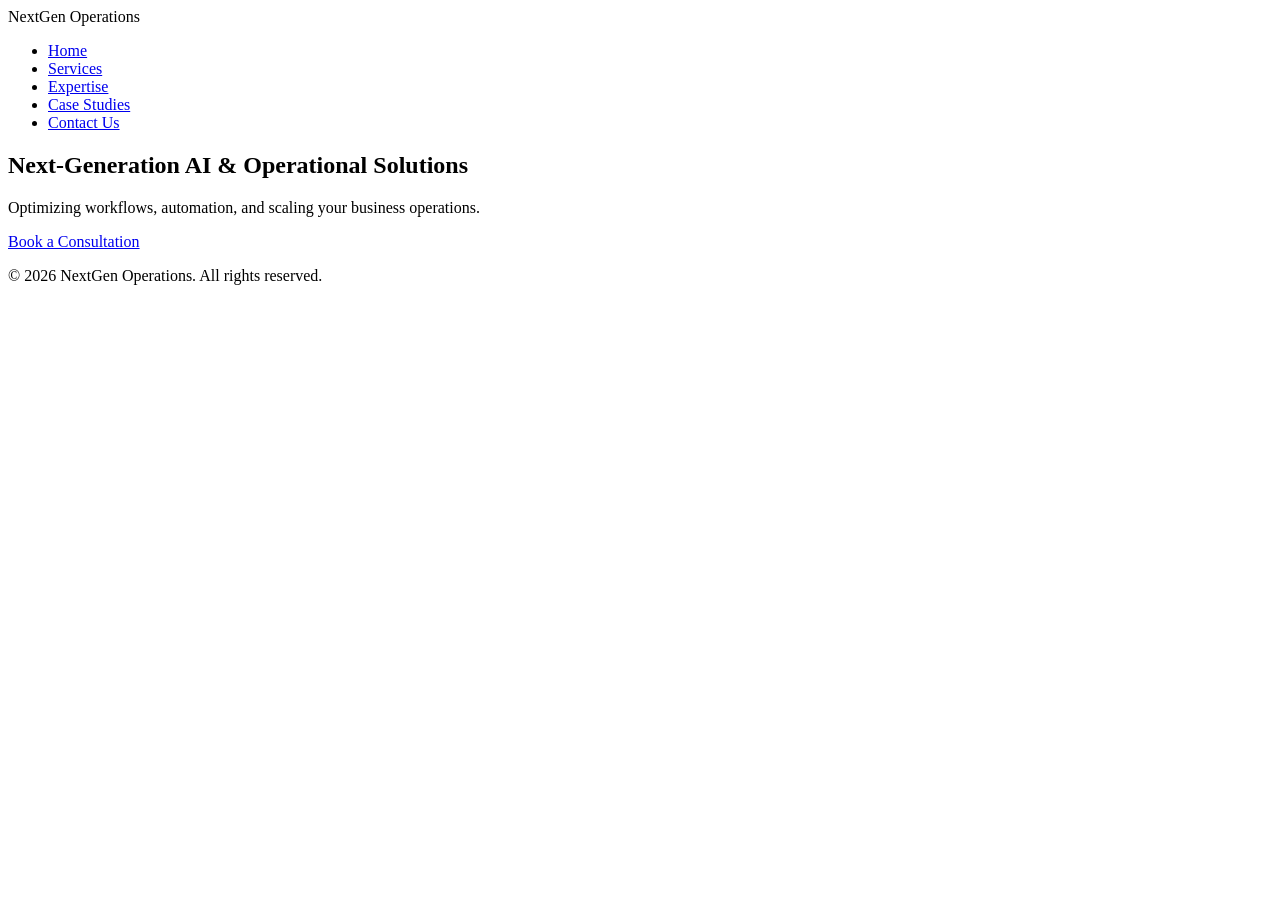
==== commit 09b980a2: "Add files via upload" ====
--- a/index.html
+++ b/index.html
@@ -3,1050 +3,33 @@
 <head>
     <meta charset="UTF-8">
     <meta name="viewport" content="width=device-width, initial-scale=1.0">
-    <title>NextGen Operations Consulting | Support & Operations Transformation</title>
-    <link href="https://fonts.googleapis.com/css2?family=Syne:wght@400;500;600;700;800&family=Inter:wght@300;400;500;600;700&display=swap" rel="stylesheet">
-    <style>
-        * {
-            margin: 0;
-            padding: 0;
-            box-sizing: border-box;
-        }
-
-        :root {
-            --primary: #0a1628;
-            --secondary: #1e3a5f;
-            --accent: #00d4ff;
-            --accent-warm: #ff6b35;
-            --text-primary: #f0f4f8;
-            --text-secondary: #b0b8c1;
-            --bg-dark: #0d1117;
-            --bg-card: #161b22;
-            --border: #30363d;
-            --success: #3fb950;
-        }
-
-        html {
-            scroll-behavior: smooth;
-        }
-
-        body {
-            font-family: 'Inter', sans-serif;
-            background: linear-gradient(135deg, #0d1117 0%, #0a1628 100%);
-            color: var(--text-primary);
-            line-height: 1.6;
-            min-height: 100vh;
-        }
-
-        /* Navigation */
-        nav {
-            position: fixed;
-            top: 0;
-            left: 0;
-            right: 0;
-            padding: 1.2rem 2rem;
-            background: rgba(10, 22, 40, 0.95);
-            backdrop-filter: blur(10px);
-            border-bottom: 1px solid var(--border);
-            z-index: 1000;
-            display: flex;
-            justify-content: space-between;
-            align-items: center;
-        }
-
-        .logo {
-            font-family: 'Syne', sans-serif;
-            font-size: 1.4rem;
-            font-weight: 700;
-            background: linear-gradient(135deg, var(--accent) 0%, #6366f1 100%);
-            -webkit-background-clip: text;
-            -webkit-text-fill-color: transparent;
-            background-clip: text;
-            letter-spacing: -0.5px;
-        }
-
-        .nav-links {
-            display: flex;
-            gap: 2rem;
-            list-style: none;
-        }
-
-        .nav-links a {
-            color: var(--text-secondary);
-            text-decoration: none;
-            font-weight: 500;
-            font-size: 0.95rem;
-            transition: all 0.3s ease;
-            position: relative;
-        }
-
-        .nav-links a:hover {
-            color: var(--accent);
-        }
-
-        .nav-links a::after {
-            content: '';
-            position: absolute;
-            bottom: -4px;
-            left: 0;
-            width: 0;
-            height: 2px;
-            background: var(--accent);
-            transition: width 0.3s ease;
-        }
-
-        .nav-links a:hover::after {
-            width: 100%;
-        }
-
-        .cta-button {
-            padding: 0.7rem 1.5rem;
-            background: linear-gradient(135deg, var(--accent) 0%, #00a8cc 100%);
-            color: var(--primary);
-            border: none;
-            border-radius: 6px;
-            font-weight: 600;
-            cursor: pointer;
-            transition: all 0.3s ease;
-            font-size: 0.95rem;
-        }
-
-        .cta-button:hover {
-            transform: translateY(-2px);
-            box-shadow: 0 12px 24px rgba(0, 212, 255, 0.3);
-        }
-
-        /* Hero Section */
-        .hero {
-            margin-top: 70px;
-            padding: 6rem 2rem;
-            text-align: center;
-            position: relative;
-            overflow: hidden;
-        }
-
-        .hero::before {
-            content: '';
-            position: absolute;
-            top: -50%;
-            right: -10%;
-            width: 600px;
-            height: 600px;
-            background: radial-gradient(circle, rgba(0, 212, 255, 0.1) 0%, transparent 70%);
-            border-radius: 50%;
-            animation: float 8s ease-in-out infinite;
-        }
-
-        .hero::after {
-            content: '';
-            position: absolute;
-            bottom: -30%;
-            left: -5%;
-            width: 400px;
-            height: 400px;
-            background: radial-gradient(circle, rgba(255, 107, 53, 0.08) 0%, transparent 70%);
-            border-radius: 50%;
-            animation: float 10s ease-in-out infinite reverse;
-        }
-
-        @keyframes float {
-            0%, 100% { transform: translateY(0px); }
-            50% { transform: translateY(-30px); }
-        }
-
-        .hero-content {
-            position: relative;
-            z-index: 1;
-            max-width: 900px;
-            margin: 0 auto;
-        }
-
-        .hero h1 {
-            font-family: 'Syne', sans-serif;
-            font-size: 3.5rem;
-            font-weight: 800;
-            margin-bottom: 1.5rem;
-            line-height: 1.2;
-            letter-spacing: -1px;
-            animation: slideDown 0.8s ease-out;
-        }
-
-        .hero h1 .highlight {
-            background: linear-gradient(135deg, var(--accent) 0%, #6366f1 100%);
-            -webkit-background-clip: text;
-            -webkit-text-fill-color: transparent;
-            background-clip: text;
-        }
-
-        .hero p {
-            font-size: 1.25rem;
-            color: var(--text-secondary);
-            margin-bottom: 2rem;
-            animation: slideUp 0.8s ease-out 0.2s both;
-        }
-
-        .hero-buttons {
-            display: flex;
-            gap: 1rem;
-            justify-content: center;
-            flex-wrap: wrap;
-            animation: slideUp 0.8s ease-out 0.4s both;
-        }
-
-        .btn-primary {
-            padding: 1rem 2rem;
-            background: linear-gradient(135deg, var(--accent) 0%, #00a8cc 100%);
-            color: var(--primary);
-            border: none;
-            border-radius: 8px;
-            font-weight: 700;
-            font-size: 1rem;
-            cursor: pointer;
-            transition: all 0.3s ease;
-            text-decoration: none;
-            display: inline-block;
-        }
-
-        .btn-primary:hover {
-            transform: translateY(-4px);
-            box-shadow: 0 20px 40px rgba(0, 212, 255, 0.4);
-        }
-
-        .btn-secondary {
-            padding: 1rem 2rem;
-            background: transparent;
-            color: var(--accent);
-            border: 2px solid var(--accent);
-            border-radius: 8px;
-            font-weight: 700;
-            font-size: 1rem;
-            cursor: pointer;
-            transition: all 0.3s ease;
-            text-decoration: none;
-            display: inline-block;
-        }
-
-        .btn-secondary:hover {
-            background: rgba(0, 212, 255, 0.1);
-            transform: translateY(-4px);
-        }
-
-        @keyframes slideDown {
-            from { opacity: 0; transform: translateY(-30px); }
-            to { opacity: 1; transform: translateY(0); }
-        }
-
-        @keyframes slideUp {
-            from { opacity: 0; transform: translateY(30px); }
-            to { opacity: 1; transform: translateY(0); }
-        }
-
-        /* Section Styling */
-        section {
-            padding: 6rem 2rem;
-            max-width: 1400px;
-            margin: 0 auto;
-        }
-
-        section h2 {
-            font-family: 'Syne', sans-serif;
-            font-size: 2.5rem;
-            font-weight: 700;
-            margin-bottom: 1rem;
-            color: var(--text-primary);
-        }
-
-        .section-subtitle {
-            font-size: 1.1rem;
-            color: var(--text-secondary);
-            margin-bottom: 3rem;
-            max-width: 600px;
-        }
-
-        /* About Section */
-        .about {
-            background: linear-gradient(135deg, rgba(0, 212, 255, 0.05) 0%, rgba(30, 58, 95, 0.2) 100%);
-            border-top: 1px solid var(--border);
-            border-bottom: 1px solid var(--border);
-        }
-
-        .about-content {
-            display: grid;
-            grid-template-columns: 1fr 1fr;
-            gap: 4rem;
-            margin-top: 3rem;
-        }
-
-        .about-main p {
-            color: var(--text-secondary);
-            font-size: 1rem;
-            line-height: 1.8;
-            margin-bottom: 1.5rem;
-        }
-
-        .about-mission-vision {
-            display: flex;
-            flex-direction: column;
-            gap: 2rem;
-        }
-
-        .mission-card, .vision-card {
-            padding: 2rem;
-            background: var(--bg-card);
-            border: 1px solid var(--border);
-            border-radius: 12px;
-            border-left: 4px solid var(--accent);
-        }
-
-        .mission-card h3, .vision-card h3 {
-            font-family: 'Syne', sans-serif;
-            font-size: 1.2rem;
-            color: var(--accent);
-            margin-bottom: 0.8rem;
-        }
-
-        .mission-card p, .vision-card p {
-            color: var(--text-secondary);
-            font-size: 0.95rem;
-            line-height: 1.7;
-        }
-
-        .about-expertise-list {
-            margin-top: 3rem;
-            padding-top: 2rem;
-            border-top: 1px solid var(--border);
-        }
-
-        .about-expertise-list h3 {
-            font-family: 'Syne', sans-serif;
-            font-size: 1.3rem;
-            color: var(--text-primary);
-            margin-bottom: 1.5rem;
-        }
-
-        .expertise-tags {
-            display: flex;
-            flex-wrap: wrap;
-            gap: 0.75rem;
-        }
-
-        .expertise-tag {
-            padding: 0.5rem 1rem;
-            background: rgba(0, 212, 255, 0.1);
-            border: 1px solid rgba(0, 212, 255, 0.3);
-            border-radius: 20px;
-            font-size: 0.88rem;
-            color: var(--accent);
-            font-weight: 500;
-        }
-
-        .about-tagline {
-            margin-top: 2rem;
-            font-family: 'Syne', sans-serif;
-            font-size: 1.1rem;
-            color: var(--text-primary);
-            font-weight: 600;
-            font-style: italic;
-        }
-
-        /* Expertise Section */
-        .expertise {
-            background: linear-gradient(135deg, rgba(30, 58, 95, 0.3) 0%, rgba(10, 22, 40, 0.3) 100%);
-            border-top: 1px solid var(--border);
-            border-bottom: 1px solid var(--border);
-        }
-
-        .expertise-grid {
-            display: grid;
-            grid-template-columns: repeat(auto-fit, minmax(280px, 1fr));
-            gap: 2rem;
-            margin-top: 3rem;
-        }
-
-        .expertise-card {
-            padding: 2rem;
-            background: var(--bg-card);
-            border: 1px solid var(--border);
-            border-radius: 12px;
-            transition: all 0.3s ease;
-            position: relative;
-            overflow: hidden;
-        }
-
-        .expertise-card::before {
-            content: '';
-            position: absolute;
-            top: 0;
-            left: 0;
-            right: 0;
-            height: 3px;
-            background: linear-gradient(90deg, var(--accent) 0%, transparent 100%);
-            opacity: 0;
-            transition: opacity 0.3s ease;
-        }
-
-        .expertise-card:hover {
-            border-color: var(--accent);
-            transform: translateY(-8px);
-            box-shadow: 0 20px 40px rgba(0, 212, 255, 0.1);
-        }
-
-        .expertise-card:hover::before {
-            opacity: 1;
-        }
-
-        .expertise-card h3 {
-            font-family: 'Syne', sans-serif;
-            font-size: 1.3rem;
-            margin-bottom: 1rem;
-            color: var(--text-primary);
-        }
-
-        .expertise-card p {
-            color: var(--text-secondary);
-            font-size: 0.95rem;
-            line-height: 1.7;
-        }
-
-        .expertise-level {
-            margin-top: 1rem;
-            padding-top: 1rem;
-            border-top: 1px solid var(--border);
-            font-size: 0.85rem;
-            color: var(--accent);
-            font-weight: 600;
-        }
-
-        /* Services Section */
-        .services {
-            background: var(--bg-dark);
-        }
-
-        .services-grid {
-            display: grid;
-            grid-template-columns: repeat(auto-fit, minmax(320px, 1fr));
-            gap: 2rem;
-            margin-top: 3rem;
-        }
-
-        .service-card {
-            padding: 2.5rem;
-            background: linear-gradient(135deg, var(--bg-card) 0%, rgba(30, 58, 95, 0.2) 100%);
-            border: 1px solid var(--border);
-            border-radius: 12px;
-            transition: all 0.3s ease;
-            display: flex;
-            flex-direction: column;
-        }
-
-        .service-number {
-            font-family: 'Syne', sans-serif;
-            font-size: 2.5rem;
-            font-weight: 800;
-            color: var(--accent);
-            margin-bottom: 1rem;
-            opacity: 0.6;
-        }
-
-        .service-card h3 {
-            font-family: 'Syne', sans-serif;
-            font-size: 1.3rem;
-            margin-bottom: 1rem;
-            color: var(--text-primary);
-        }
-
-        .service-duration {
-            font-size: 0.85rem;
-            color: var(--accent);
-            margin-bottom: 1rem;
-            font-weight: 600;
-            text-transform: uppercase;
-            letter-spacing: 0.5px;
-        }
-
-        .service-card p {
-            color: var(--text-secondary);
-            margin-bottom: 1.5rem;
-            flex-grow: 1;
-        }
-
-        .service-features {
-            list-style: none;
-            margin-top: 1.5rem;
-        }
-
-        .service-features li {
-            padding: 0.5rem 0;
-            color: var(--text-secondary);
-            font-size: 0.95rem;
-            padding-left: 1.5rem;
-            position: relative;
-        }
-
-        .service-features li::before {
-            content: '✓';
-            position: absolute;
-            left: 0;
-            color: var(--success);
-            font-weight: bold;
-        }
-
-        .service-card:hover {
-            transform: translateY(-8px);
-            border-color: var(--accent);
-            background: linear-gradient(135deg, rgba(0, 212, 255, 0.05) 0%, rgba(30, 58, 95, 0.3) 100%);
-        }
-
-        /* Ideal Clients Section */
-        .ideal-clients {
-            background: linear-gradient(135deg, rgba(30, 58, 95, 0.2) 0%, rgba(10, 22, 40, 0.2) 100%);
-            border-top: 1px solid var(--border);
-            border-bottom: 1px solid var(--border);
-        }
-
-        .clients-grid {
-            display: grid;
-            grid-template-columns: repeat(auto-fit, minmax(250px, 1fr));
-            gap: 2rem;
-            margin-top: 3rem;
-        }
-
-        .client-tier {
-            padding: 2rem;
-            background: var(--bg-card);
-            border: 1px solid var(--border);
-            border-radius: 12px;
-            transition: all 0.3s ease;
-        }
-
-        .client-tier-badge {
-            display: inline-block;
-            padding: 0.5rem 1rem;
-            background: rgba(0, 212, 255, 0.15);
-            color: var(--accent);
-            border-radius: 4px;
-            font-size: 0.8rem;
-            font-weight: 700;
-            margin-bottom: 1rem;
-            text-transform: uppercase;
-            letter-spacing: 0.5px;
-        }
-
-        .client-tier h3 {
-            font-family: 'Syne', sans-serif;
-            font-size: 1.3rem;
-            margin-bottom: 1.5rem;
-            color: var(--text-primary);
-        }
-
-        .client-info {
-            margin-bottom: 1.5rem;
-        }
-
-        .client-info h4 {
-            font-size: 0.85rem;
-            color: var(--accent);
-            text-transform: uppercase;
-            letter-spacing: 0.5px;
-            margin-bottom: 0.5rem;
-            font-weight: 700;
-        }
-
-        .client-info p {
-            color: var(--text-secondary);
-            font-size: 0.95rem;
-            line-height: 1.6;
-        }
-
-        .client-tier:hover {
-            transform: translateY(-8px);
-            border-color: var(--accent);
-            box-shadow: 0 20px 40px rgba(0, 212, 255, 0.1);
-        }
-
-        /* Why Choose Section */
-        .why-choose {
-            background: var(--bg-dark);
-        }
-
-        .benefits-grid {
-            display: grid;
-            grid-template-columns: repeat(auto-fit, minmax(300px, 1fr));
-            gap: 2rem;
-            margin-top: 3rem;
-        }
-
-        .benefit-item {
-            padding: 2rem;
-            background: linear-gradient(135deg, rgba(0, 212, 255, 0.05) 0%, rgba(30, 58, 95, 0.1) 100%);
-            border-left: 4px solid var(--accent);
-            border-radius: 8px;
-            transition: all 0.3s ease;
-        }
-
-        .benefit-item h4 {
-            font-family: 'Syne', sans-serif;
-            font-size: 1.15rem;
-            margin-bottom: 0.8rem;
-            color: var(--accent);
-        }
-
-        .benefit-item p {
-            color: var(--text-secondary);
-            font-size: 0.95rem;
-            line-height: 1.6;
-        }
-
-        .benefit-item:hover {
-            transform: translateX(8px);
-        }
-
-        /* CTA Section */
-        .cta-section {
-            background: linear-gradient(135deg, rgba(0, 212, 255, 0.1) 0%, rgba(30, 58, 95, 0.3) 100%);
-            border: 1px solid var(--border);
-            border-radius: 16px;
-            padding: 4rem 2rem;
-            text-align: center;
-            margin-top: 4rem;
-        }
-
-        .cta-section h2 {
-            margin-bottom: 1rem;
-        }
-
-        .cta-section p {
-            color: var(--text-secondary);
-            font-size: 1.1rem;
-            margin-bottom: 2rem;
-        }
-
-        /* Footer */
-        footer {
-            background: linear-gradient(135deg, #0a1628 0%, #161b22 100%);
-            border-top: 1px solid var(--border);
-            padding: 3rem 2rem;
-            text-align: center;
-            color: var(--text-secondary);
-        }
-
-        footer p {
-            margin-bottom: 0.5rem;
-        }
-
-        .footer-contact {
-            margin: 1rem 0;
-            font-size: 0.95rem;
-            color: var(--text-secondary);
-            line-height: 1.8;
-        }
-
-        .footer-links {
-            display: flex;
-            justify-content: center;
-            gap: 2rem;
-            margin-top: 1.5rem;
-            flex-wrap: wrap;
-        }
-
-        .footer-links a {
-            color: var(--text-secondary);
-            text-decoration: none;
-            transition: color 0.3s ease;
-        }
-
-        .footer-links a:hover {
-            color: var(--accent);
-        }
-
-        /* Responsive */
-        @media (max-width: 768px) {
-            nav {
-                flex-direction: column;
-                gap: 1rem;
-            }
-
-            .nav-links {
-                gap: 1rem;
-                font-size: 0.9rem;
-            }
-
-            .hero h1 {
-                font-size: 2.2rem;
-            }
-
-            .hero p {
-                font-size: 1rem;
-            }
-
-            section h2 {
-                font-size: 1.8rem;
-            }
-
-            .hero-buttons {
-                flex-direction: column;
-                gap: 1rem;
-            }
-
-            .btn-primary, .btn-secondary {
-                width: 100%;
-                text-align: center;
-            }
-
-            .expertise-grid, .services-grid, .clients-grid, .benefits-grid {
-                grid-template-columns: 1fr;
-            }
-
-            .about-content {
-                grid-template-columns: 1fr;
-                gap: 2rem;
-            }
-
-            .cta-button {
-                display: none;
-            }
-        }
-    </style>
+    <title>NextGen Operations - Home</title>
+    <link rel="stylesheet" href="style.css"> <!-- Assumes you have a style.css file -->
 </head>
 <body>
-    <!-- Navigation -->
-    <nav>
-        <div class="logo">NextGen Ops</div>
-        <ul class="nav-links">
-            <li><a href="#about">About</a></li>
-            <li><a href="#expertise">Expertise</a></li>
-            <li><a href="#services">Services</a></li>
-            <li><a href="#clients">Ideal Clients</a></li>
-            <li><a href="#contact">Contact</a></li>
-        </ul>
-        <button class="cta-button" onclick="window.location.href='mailto:nextgenoperations.ai@gmail.com'">Get Started</button>
-    </nav>
+    <header>
+        <div class="logo">NextGen Operations</div>
+        <nav>
+            <ul>
+                <li><a href="index.html" class="active">Home</a></li>
+                <li><a href="services.html">Services</a></li>
+                <li><a href="expertise.html">Expertise</a></li>
+                <li><a href="case-studies.html">Case Studies</a></li>
+                <li><a href="contact.html">Contact Us</a></li>
+            </ul>
+        </nav>
+    </header>
 
-    <!-- Hero Section -->
-    <section class="hero">
-        <div class="hero-content">
-            <h1>Transforming <span class="highlight">Operations with AI</span></h1>
-            <p>Help your support team scale faster, resolve tickets smarter, and build sustainable operations that drive growth</p>
-            <div class="hero-buttons">
-                <a href="mailto:nextgenoperations.ai@gmail.com" class="btn-primary">Schedule Consultation</a>
-                <a href="#expertise" class="btn-secondary">Learn More</a>
-            </div>
-        </div>
-    </section>
+    <main>
+        <section class="hero">
+            <h1>Next-Generation AI & Operational Solutions</h1>
+            <p>Optimizing workflows, automation, and scaling your business operations.</p>
+            <a href="mailto:nextgenoperations.ai@gmail.com?subject=Consultation%20Request" class="consultation-btn">Book a Consultation</a>
+        </section>
+    </main>
 
-    <!-- About Section -->
-    <section class="about" id="about">
-        <h2>About NextGen Operations</h2>
-        <p class="section-subtitle">Built on real-world expertise. Driven by results.</p>
-
-        <div class="about-content">
-            <div class="about-main">
-                <p>At NextGen Operations, we believe that exceptional customer support and operational excellence are key drivers of business growth. Our mission is to help organizations build scalable support functions, optimize operational processes, and leverage AI to improve efficiency, customer experience, and business outcomes.</p>
-                <p>Founded by an operations leader with more than 2 decades of experience in customer support, managed services, service delivery, and operations management, NextGen Operations brings practical, real-world expertise to every engagement. We understand the challenges businesses face when scaling teams, managing service quality, improving productivity, and adopting new technologies.</p>
-                <p>Our approach combines proven operational best practices with modern AI-driven solutions to help organizations streamline workflows, reduce operational costs, improve response times, and empower teams to focus on high-value work.</p>
-                <p>We work with startups, SaaS companies, e-commerce businesses, managed service providers, and growing organizations looking to strengthen their support operations and prepare for the future of AI-enabled service delivery.</p>
-                <p>Whether you are building a support organization from the ground up, optimizing existing processes, implementing AI solutions, or developing leadership capabilities within your teams, NextGen Operations provides the guidance, strategy, and execution support needed to achieve measurable results.</p>
-            </div>
-
-            <div class="about-mission-vision">
-                <div class="mission-card">
-                    <h3>Our Mission</h3>
-                    <p>To help organizations transform operations through practical strategies, operational excellence, and responsible AI adoption.</p>
-                </div>
-                <div class="vision-card">
-                    <h3>Our Vision</h3>
-                    <p>To become a trusted partner for businesses seeking to build world-class support and operations functions that scale efficiently and deliver exceptional customer experiences.</p>
-                </div>
-            </div>
-        </div>
-
-        <div class="about-expertise-list">
-            <h3>Our Expertise</h3>
-            <div class="expertise-tags">
-                <span class="expertise-tag">Support Operations Strategy</span>
-                <span class="expertise-tag">Managed Services Optimization</span>
-                <span class="expertise-tag">AI for Customer Support</span>
-                <span class="expertise-tag">Service Delivery Excellence</span>
-                <span class="expertise-tag">Operations Leadership Coaching</span>
-                <span class="expertise-tag">Process Improvement & Automation</span>
-                <span class="expertise-tag">KPI and Performance Management</span>
-                <span class="expertise-tag">Team Scaling and Workforce Planning</span>
-            </div>
-            <p class="about-tagline">NextGen Operations – Transforming Operations with AI.</p>
-        </div>
-    </section>
-
-    <!-- Expertise Section -->
-    <section class="expertise" id="expertise">
-        <h2>Our Expertise</h2>
-        <p class="section-subtitle">More than 2 decades of driving operational excellence across support, managed services, and AI implementation</p>
-        <div class="expertise-grid">
-            <div class="expertise-card">
-                <h3>Support Operations</h3>
-                <p>End-to-end support strategy, team structure, escalation frameworks, and KPI optimization for scaling organizations.</p>
-                <div class="expertise-level">PRIMARY EXPERTISE</div>
-            </div>
-            <div class="expertise-card">
-                <h3>Managed Services</h3>
-                <p>Service desk optimization, SLA frameworks, workforce planning, and service portfolio management for MSPs.</p>
-                <div class="expertise-level">SECONDARY EXPERTISE</div>
-            </div>
-            <div class="expertise-card">
-                <h3>AI in Customer Support</h3>
-                <p>AI tool evaluation, chatbot implementation, knowledge AI, agent assist, and automation opportunity mapping.</p>
-                <div class="expertise-level">TERTIARY EXPERTISE</div>
-            </div>
-            <div class="expertise-card">
-                <h3>Operations Leadership</h3>
-                <p>Leadership coaching, team development, strategic planning, and change management for support and operations managers.</p>
-                <div class="expertise-level">FOURTH EXPERTISE</div>
-            </div>
-        </div>
-    </section>
-
-    <!-- Services Section -->
-    <section class="services" id="services">
-        <h2>Our Services</h2>
-        <p class="section-subtitle">Comprehensive solutions tailored to your operations maturity and growth stage</p>
-        <div class="services-grid">
-            <div class="service-card">
-                <div class="service-number">01</div>
-                <h3>Support Health Check</h3>
-                <div class="service-duration">1 Week Assessment</div>
-                <p>Get a comprehensive understanding of your current support operations, identify gaps, and receive an actionable improvement roadmap.</p>
-                <ul class="service-features">
-                    <li>Current state assessment</li>
-                    <li>Process & KPI review</li>
-                    <li>Tool evaluation</li>
-                    <li>Gap analysis</li>
-                    <li>Improvement roadmap</li>
-                </ul>
-            </div>
-
-            <div class="service-card">
-                <div class="service-number">02</div>
-                <h3>AI Readiness Assessment</h3>
-                <div class="service-duration">1 Week Assessment</div>
-                <p>Discover how AI can transform your support operations. Detailed analysis of automation opportunities and ROI potential.</p>
-                <ul class="service-features">
-                    <li>Ticket analysis</li>
-                    <li>Automation opportunities</li>
-                    <li>AI use case mapping</li>
-                    <li>Cost reduction analysis</li>
-                    <li>ROI estimation</li>
-                </ul>
-            </div>
-
-            <div class="service-card">
-                <div class="service-number">03</div>
-                <h3>Support Operations Setup</h3>
-                <div class="service-duration">4-6 Weeks Project</div>
-                <p>Build a scalable operations foundation from the ground up. Team structure, workflows, KPI dashboards, and more.</p>
-                <ul class="service-features">
-                    <li>Team structure design</li>
-                    <li>Escalation matrix</li>
-                    <li>SLA framework</li>
-                    <li>KPI dashboard</li>
-                    <li>Knowledge base setup</li>
-                </ul>
-            </div>
-
-            <div class="service-card">
-                <div class="service-number">04</div>
-                <h3>Support Leadership Advisory</h3>
-                <div class="service-duration">Monthly Retainer</div>
-                <p>Ongoing strategic guidance for support and operations leaders. Weekly calls, KPI reviews, and process recommendations.</p>
-                <ul class="service-features">
-                    <li>Weekly strategy calls</li>
-                    <li>KPI & trend review</li>
-                    <li>Process guidance</li>
-                    <li>Leadership coaching</li>
-                    <li>Priority support</li>
-                </ul>
-            </div>
-
-            <div class="service-card">
-                <div class="service-number">05</div>
-                <h3>AI Implementation Advisory</h3>
-                <div class="service-duration">Project-based</div>
-                <p>End-to-end support for AI adoption. Tool selection, workflow design, governance, and success measurement.</p>
-                <ul class="service-features">
-                    <li>Tool evaluation & selection</li>
-                    <li>AI roadmap design</li>
-                    <li>Workflow optimization</li>
-                    <li>Governance framework</li>
-                    <li>Success metrics</li>
-                </ul>
-            </div>
-
-            <div class="service-card">
-                <div class="service-number">06</div>
-                <h3>Operations Leadership Coaching</h3>
-                <div class="service-duration">Monthly Engagement</div>
-                <p>Personal coaching for support managers and operations leaders. Develop leadership skills and scale your team effectively.</p>
-                <ul class="service-features">
-                    <li>1-on-1 coaching</li>
-                    <li>Leadership development</li>
-                    <li>Team management</li>
-                    <li>Strategic planning</li>
-                    <li>Performance growth</li>
-                </ul>
-            </div>
-        </div>
-    </section>
-
-    <!-- Ideal Clients Section -->
-    <section class="ideal-clients" id="clients">
-        <h2>Who We Work With</h2>
-        <p class="section-subtitle">We specialize in helping growth-stage companies and MSPs build scalable support operations</p>
-        <div class="clients-grid">
-            <div class="client-tier">
-                <div class="client-tier-badge">Tier 1 - Best Fit</div>
-                <h3>Technology Startups</h3>
-                <div class="client-info">
-                    <h4>Typical Size</h4>
-                    <p>20–300 employees</p>
-                </div>
-                <div class="client-info">
-                    <h4>Common Challenges</h4>
-                    <p>No formal support process, growing ticket volume, poor customer satisfaction, need AI adoption</p>
-                </div>
-            </div>
-
-            <div class="client-tier">
-                <div class="client-tier-badge">Tier 2 - Strong Fit</div>
-                <h3>SaaS Companies</h3>
-                <div class="client-info">
-                    <h4>Verticals</h4>
-                    <p>HR Tech, FinTech, EdTech, Logistics Tech</p>
-                </div>
-                <div class="client-info">
-                    <h4>Key Needs</h4>
-                    <p>Support scaling, global coverage, KPI reporting, escalation management</p>
-                </div>
-            </div>
-
-            <div class="client-tier">
-                <div class="client-tier-badge">Tier 3</div>
-                <h3>E-commerce Businesses</h3>
-                <div class="client-info">
-                    <h4>Support Types</h4>
-                    <p>Customer support, billing support, vendor coordination, complaint handling</p>
-                </div>
-                <div class="client-info">
-                    <h4>Focus Areas</h4>
-                    <p>Support optimization and operational efficiency at scale</p>
-                </div>
-            </div>
-
-            <div class="client-tier">
-                <div class="client-tier-badge">Tier 4</div>
-                <h3>MSPs & IT Service Providers</h3>
-                <div class="client-info">
-                    <h4>Service Focus</h4>
-                    <p>Managed services maturity, SLA frameworks, service desk optimization</p>
-                </div>
-                <div class="client-info">
-                    <h4>Goals</h4>
-                    <p>Workforce planning and improved service delivery</p>
-                </div>
-            </div>
-        </div>
-    </section>
-
-    <!-- Why Choose Section -->
-    <section class="why-choose">
-        <h2>Why Choose NextGen Operations</h2>
-        <p class="section-subtitle">Deep expertise meets proven methodologies</p>
-        <div class="benefits-grid">
-            <div class="benefit-item">
-                <h4>2+ Decades of Experience</h4>
-                <p>Proven track record in support operations, customer success, managed services leadership, and AI transformation.</p>
-            </div>
-            <div class="benefit-item">
-                <h4>Specialized Focus</h4>
-                <p>We don't do generic consulting. We specialize in support operations—a rare combination of expertise that commands premium rates.</p>
-            </div>
-            <div class="benefit-item">
-                <h4>AI-First Approach</h4>
-                <p>Deep understanding of how to leverage AI to automate, optimize, and scale support operations sustainably.</p>
-            </div>
-            <div class="benefit-item">
-                <h4>Practical Implementation</h4>
-                <p>Not just strategy—we guide you through implementation with proven frameworks, tools, and best practices.</p>
-            </div>
-            <div class="benefit-item">
-                <h4>Business-Focused Results</h4>
-                <p>Every recommendation connects to your business metrics: CSAT, resolution time, cost per ticket, team satisfaction.</p>
-            </div>
-            <div class="benefit-item">
-                <h4>Ongoing Partnership</h4>
-                <p>From assessment through implementation and beyond—advisory retainers keep us invested in your success.</p>
-            </div>
-        </div>
-    </section>
-
-    <!-- CTA Section -->
-    <section id="contact">
-        <div class="cta-section">
-            <h2>Ready to Transform Your Operations?</h2>
-            <p>Start with a support health check assessment and discover your path to operational excellence</p>
-            <a href="mailto:nextgenoperations.ai@gmail.com" class="btn-primary">Schedule Consultation Call</a>
-        </div>
-    </section>
-
-    <!-- Footer -->
     <footer>
-        <p><strong>NextGen Operations Consulting</strong></p>
-        <p>Transforming support operations with AI and best practices</p>
-        <div class="footer-contact">
-            <p>Miraroad, Thane – 401107</p>
-            <p>Email: <a href="mailto:nextgenoperations.ai@gmail.com" style="color: var(--accent); text-decoration: none;">nextgenoperations.ai@gmail.com</a></p>
-        </div>
-        <div class="footer-links">
-            <a href="#about">About</a>
-            <a href="#expertise">Expertise</a>
-            <a href="#services">Services</a>
-            <a href="#clients">Ideal Clients</a>
-            <a href="mailto:nextgenoperations.ai@gmail.com">Email</a>
-            <a href="#">LinkedIn</a>
-        </div>
-        <p style="margin-top: 2rem; font-size: 0.85rem; color: var(--text-secondary);">© 2025 NextGen Operations Consulting. All rights reserved.</p>
+        <p>&copy; 2026 NextGen Operations. All rights reserved.</p>
     </footer>
-
-    <script>
-        // Smooth scroll behavior for anchor links
-        document.querySelectorAll('a[href^="#"]').forEach(anchor => {
-            anchor.addEventListener('click', function (e) {
-                const href = this.getAttribute('href');
-                if (href !== '#') {
-                    e.preventDefault();
-                    const element = document.querySelector(href);
-                    if (element) {
-                        element.scrollIntoView({ behavior: 'smooth', block: 'start' });
-                    }
-                }
-            });
-        });
-
-        // Scroll animation trigger for elements
-        const observerOptions = {
-            threshold: 0.1,
-            rootMargin: '0px 0px -100px 0px'
-        };
-
-        const observer = new IntersectionObserver(function(entries) {
-            entries.forEach(entry => {
-                if (entry.isIntersecting) {
-                    entry.target.style.animation = 'slideUp 0.8s ease-out forwards';
-                    observer.unobserve(entry.target);
-                }
-            });
-        }, observerOptions);
-
-        document.querySelectorAll('.service-card, .expertise-card, .client-tier, .benefit-item, .mission-card, .vision-card').forEach(el => {
-            el.style.opacity = '0';
-            observer.observe(el);
-        });
-    </script>
 </body>
-</html>
+</html>
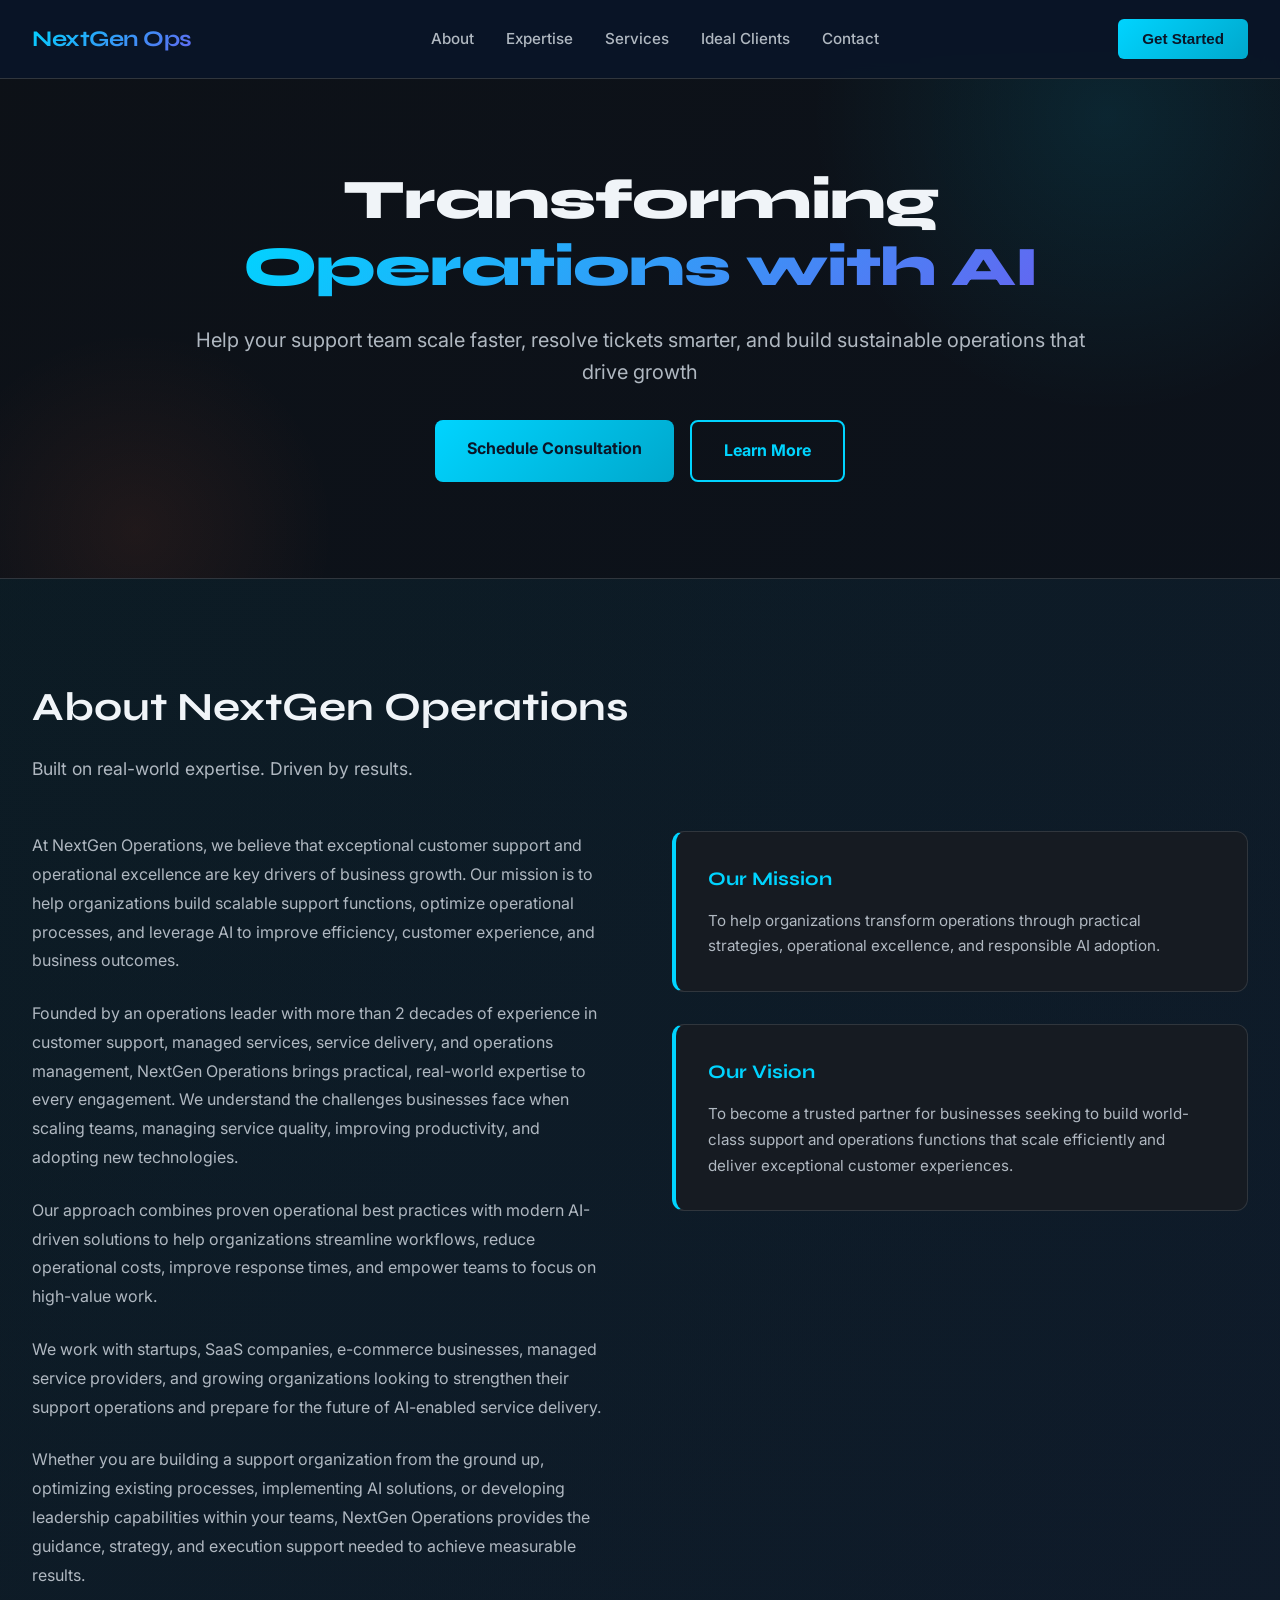
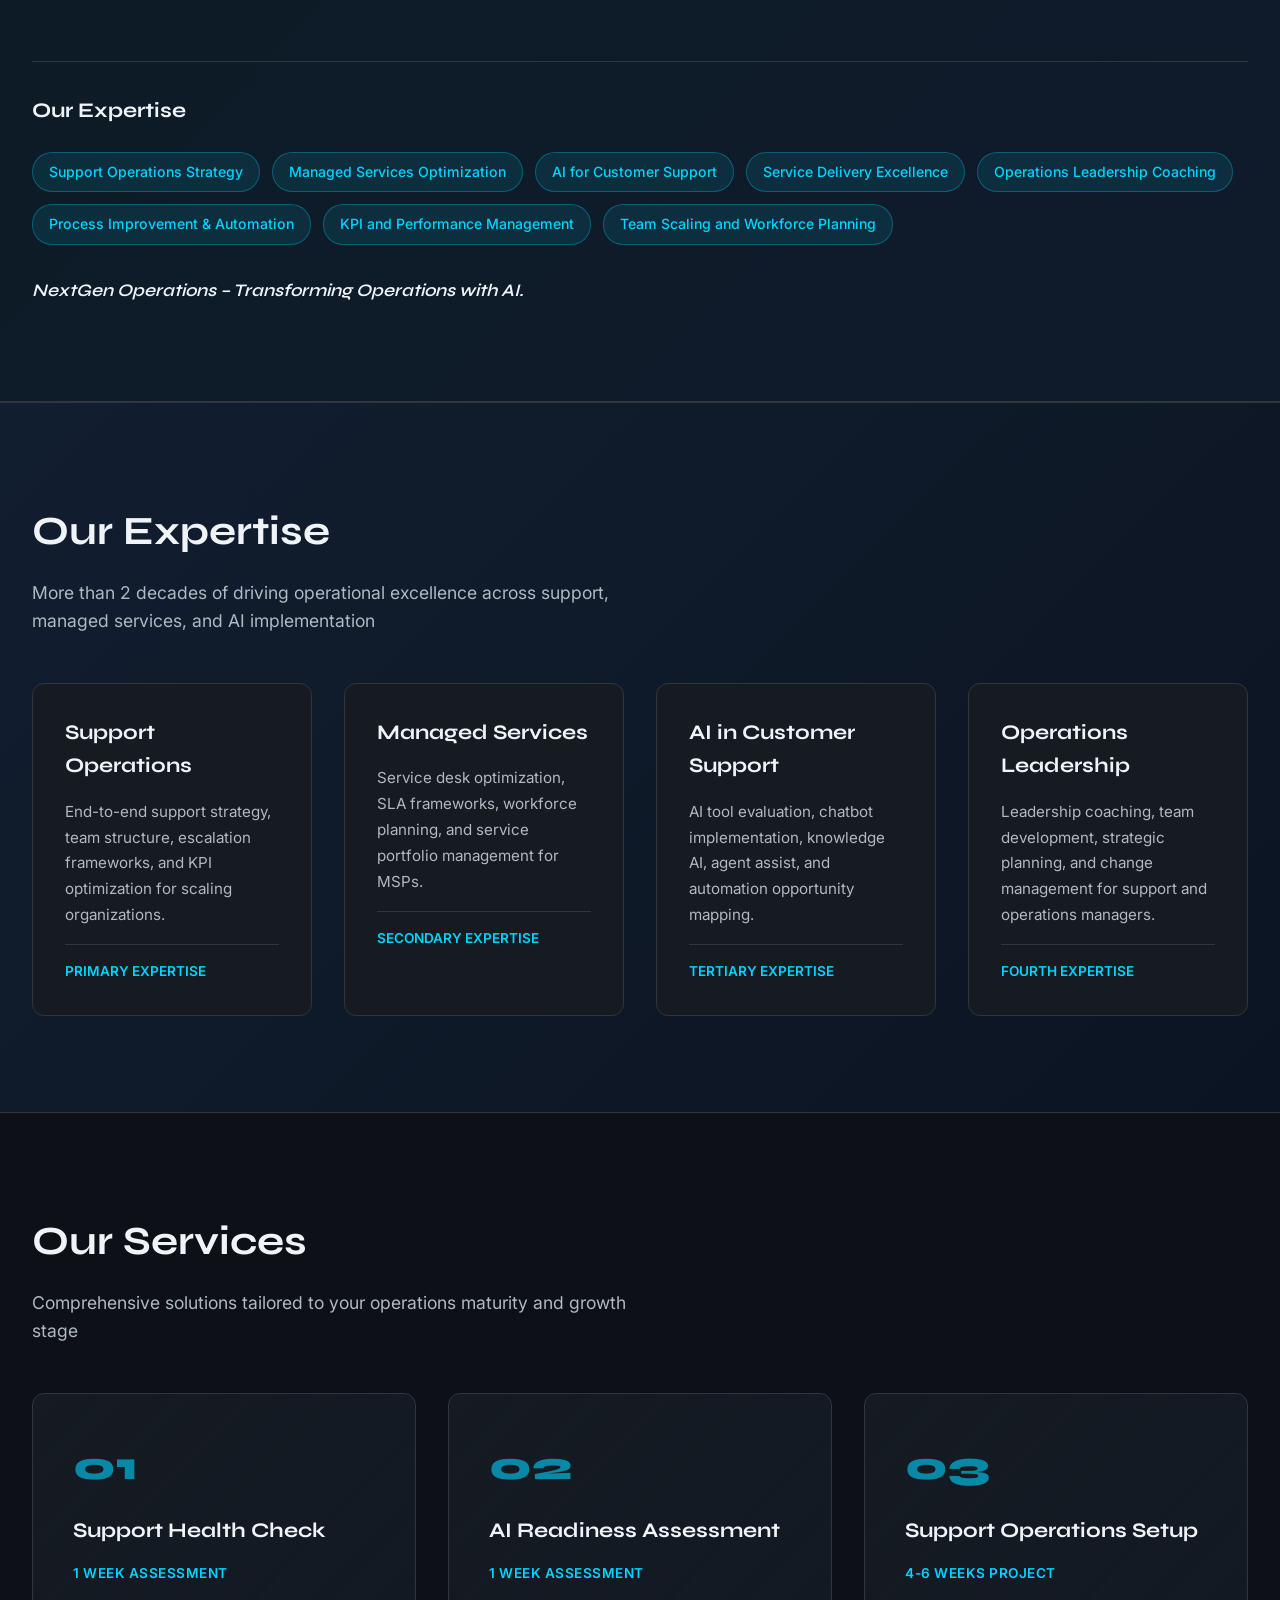
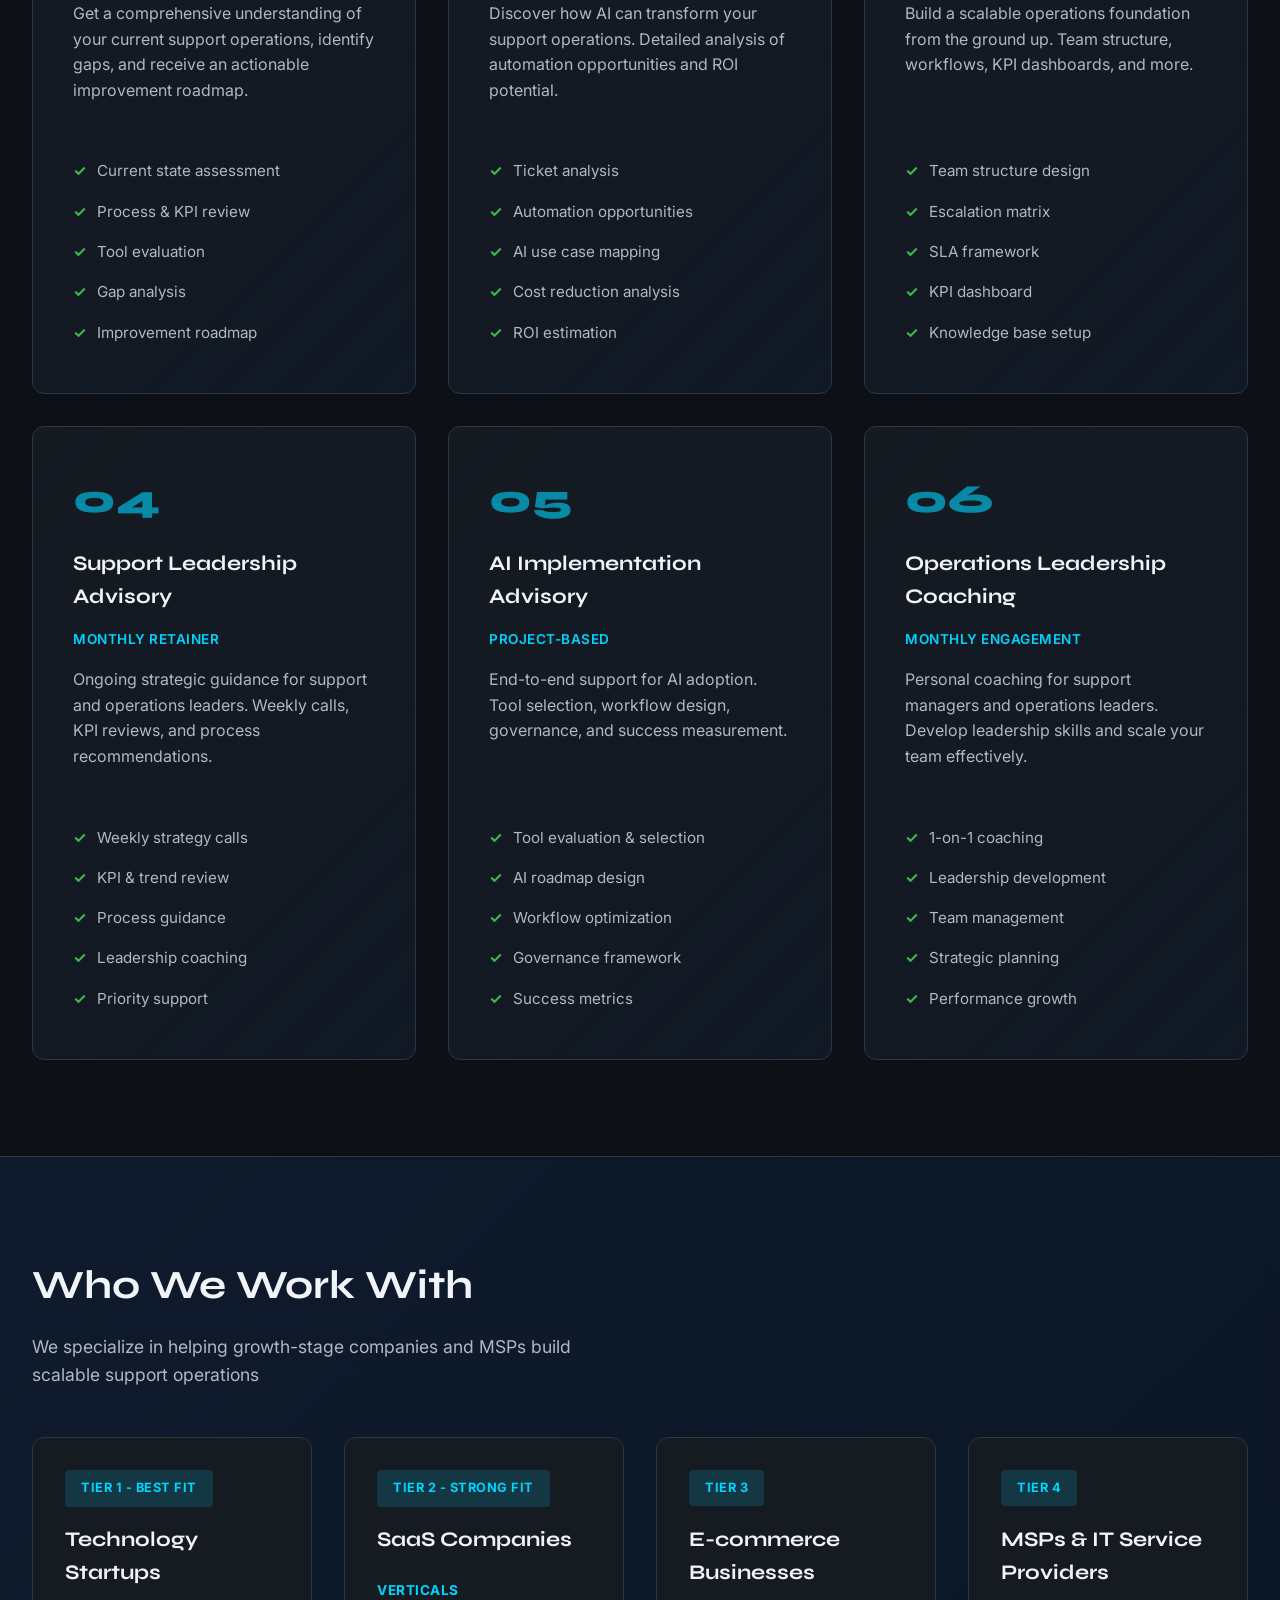
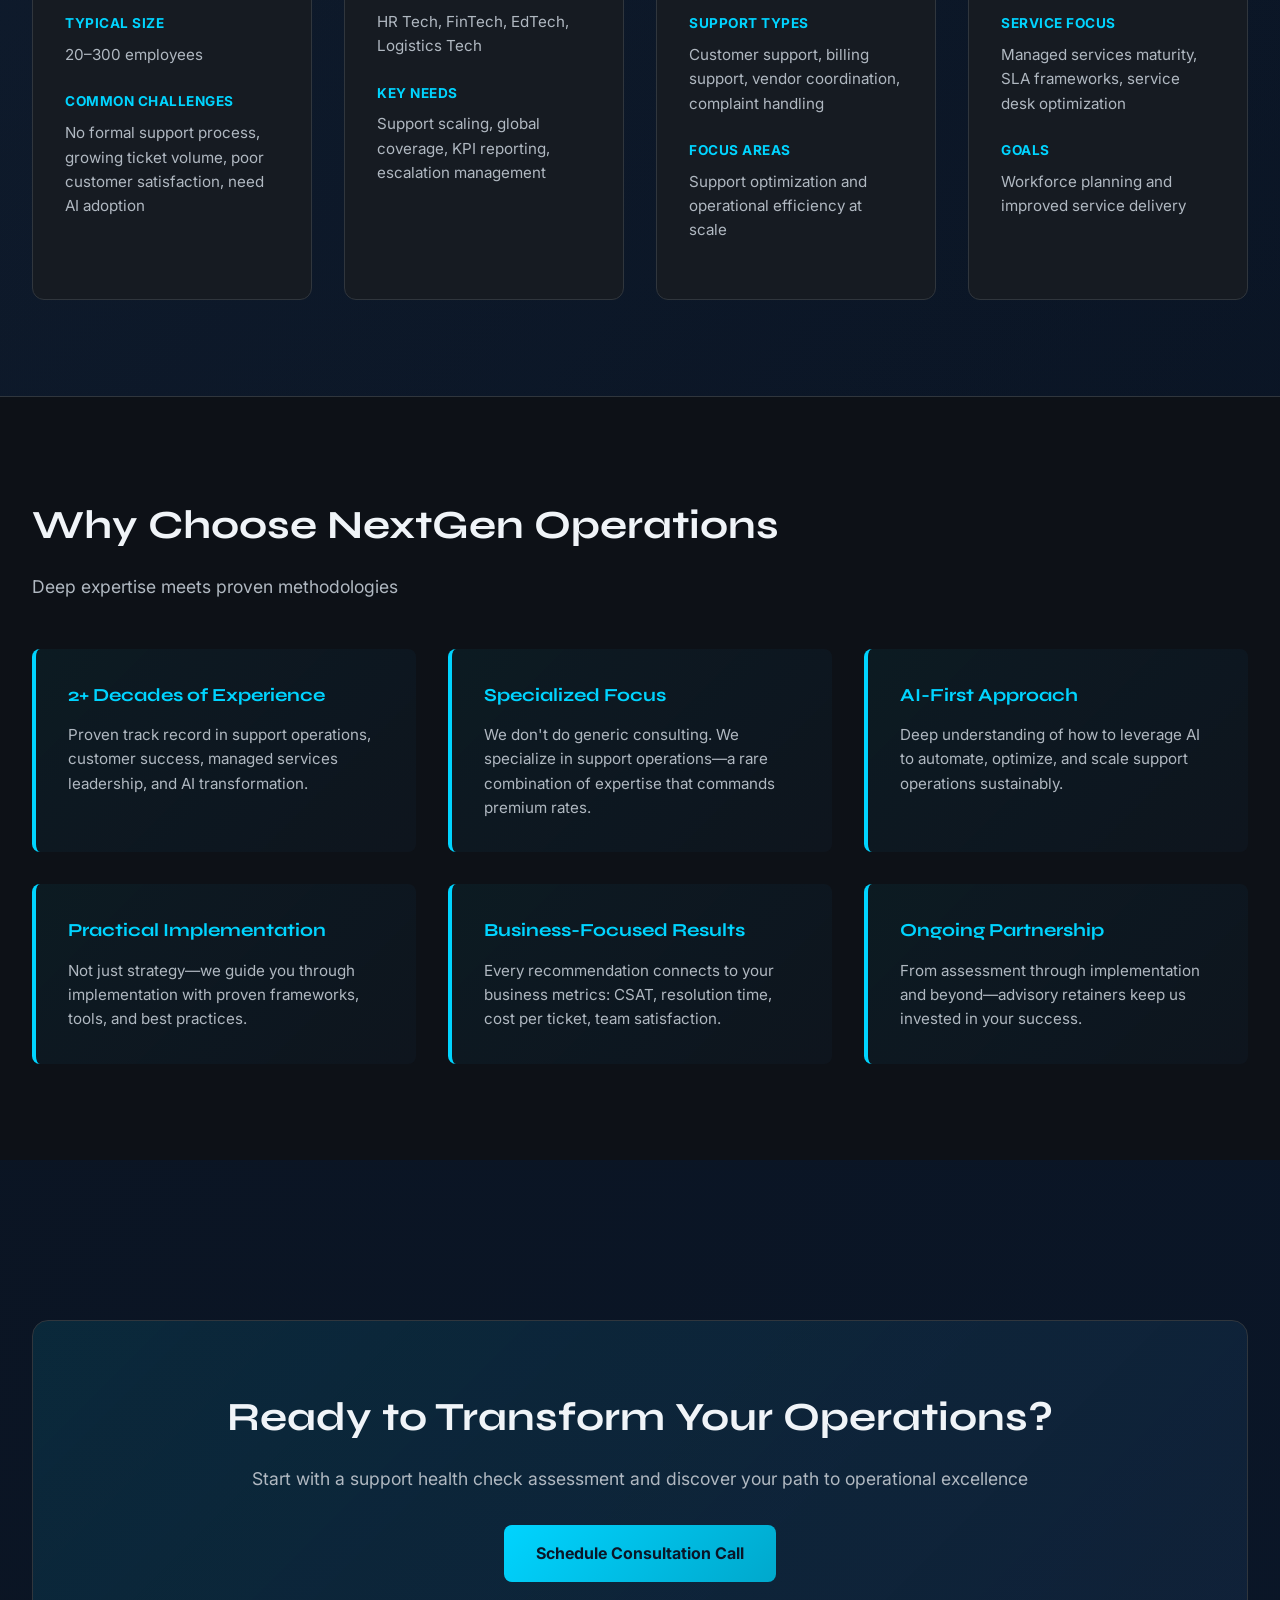
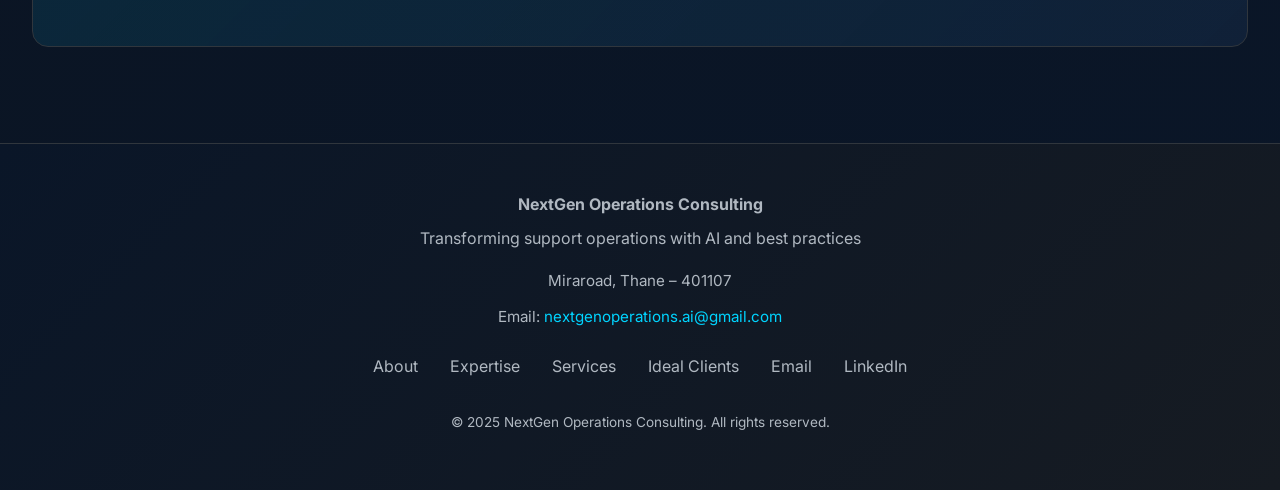
==== commit 29efe494: "Rename index12.html to index.html" ====
--- a/index.html
+++ b/index.html
@@ -3,33 +3,1050 @@
 <head>
     <meta charset="UTF-8">
     <meta name="viewport" content="width=device-width, initial-scale=1.0">
-    <title>NextGen Operations - Home</title>
-    <link rel="stylesheet" href="style.css"> <!-- Assumes you have a style.css file -->
+    <title>NextGen Operations Consulting | Support & Operations Transformation</title>
+    <link href="https://fonts.googleapis.com/css2?family=Syne:wght@400;500;600;700;800&family=Inter:wght@300;400;500;600;700&display=swap" rel="stylesheet">
+    <style>
+        * {
+            margin: 0;
+            padding: 0;
+            box-sizing: border-box;
+        }
+
+        :root {
+            --primary: #0a1628;
+            --secondary: #1e3a5f;
+            --accent: #00d4ff;
+            --accent-warm: #ff6b35;
+            --text-primary: #f0f4f8;
+            --text-secondary: #b0b8c1;
+            --bg-dark: #0d1117;
+            --bg-card: #161b22;
+            --border: #30363d;
+            --success: #3fb950;
+        }
+
+        html {
+            scroll-behavior: smooth;
+        }
+
+        body {
+            font-family: 'Inter', sans-serif;
+            background: linear-gradient(135deg, #0d1117 0%, #0a1628 100%);
+            color: var(--text-primary);
+            line-height: 1.6;
+            min-height: 100vh;
+        }
+
+        /* Navigation */
+        nav {
+            position: fixed;
+            top: 0;
+            left: 0;
+            right: 0;
+            padding: 1.2rem 2rem;
+            background: rgba(10, 22, 40, 0.95);
+            backdrop-filter: blur(10px);
+            border-bottom: 1px solid var(--border);
+            z-index: 1000;
+            display: flex;
+            justify-content: space-between;
+            align-items: center;
+        }
+
+        .logo {
+            font-family: 'Syne', sans-serif;
+            font-size: 1.4rem;
+            font-weight: 700;
+            background: linear-gradient(135deg, var(--accent) 0%, #6366f1 100%);
+            -webkit-background-clip: text;
+            -webkit-text-fill-color: transparent;
+            background-clip: text;
+            letter-spacing: -0.5px;
+        }
+
+        .nav-links {
+            display: flex;
+            gap: 2rem;
+            list-style: none;
+        }
+
+        .nav-links a {
+            color: var(--text-secondary);
+            text-decoration: none;
+            font-weight: 500;
+            font-size: 0.95rem;
+            transition: all 0.3s ease;
+            position: relative;
+        }
+
+        .nav-links a:hover {
+            color: var(--accent);
+        }
+
+        .nav-links a::after {
+            content: '';
+            position: absolute;
+            bottom: -4px;
+            left: 0;
+            width: 0;
+            height: 2px;
+            background: var(--accent);
+            transition: width 0.3s ease;
+        }
+
+        .nav-links a:hover::after {
+            width: 100%;
+        }
+
+        .cta-button {
+            padding: 0.7rem 1.5rem;
+            background: linear-gradient(135deg, var(--accent) 0%, #00a8cc 100%);
+            color: var(--primary);
+            border: none;
+            border-radius: 6px;
+            font-weight: 600;
+            cursor: pointer;
+            transition: all 0.3s ease;
+            font-size: 0.95rem;
+        }
+
+        .cta-button:hover {
+            transform: translateY(-2px);
+            box-shadow: 0 12px 24px rgba(0, 212, 255, 0.3);
+        }
+
+        /* Hero Section */
+        .hero {
+            margin-top: 70px;
+            padding: 6rem 2rem;
+            text-align: center;
+            position: relative;
+            overflow: hidden;
+        }
+
+        .hero::before {
+            content: '';
+            position: absolute;
+            top: -50%;
+            right: -10%;
+            width: 600px;
+            height: 600px;
+            background: radial-gradient(circle, rgba(0, 212, 255, 0.1) 0%, transparent 70%);
+            border-radius: 50%;
+            animation: float 8s ease-in-out infinite;
+        }
+
+        .hero::after {
+            content: '';
+            position: absolute;
+            bottom: -30%;
+            left: -5%;
+            width: 400px;
+            height: 400px;
+            background: radial-gradient(circle, rgba(255, 107, 53, 0.08) 0%, transparent 70%);
+            border-radius: 50%;
+            animation: float 10s ease-in-out infinite reverse;
+        }
+
+        @keyframes float {
+            0%, 100% { transform: translateY(0px); }
+            50% { transform: translateY(-30px); }
+        }
+
+        .hero-content {
+            position: relative;
+            z-index: 1;
+            max-width: 900px;
+            margin: 0 auto;
+        }
+
+        .hero h1 {
+            font-family: 'Syne', sans-serif;
+            font-size: 3.5rem;
+            font-weight: 800;
+            margin-bottom: 1.5rem;
+            line-height: 1.2;
+            letter-spacing: -1px;
+            animation: slideDown 0.8s ease-out;
+        }
+
+        .hero h1 .highlight {
+            background: linear-gradient(135deg, var(--accent) 0%, #6366f1 100%);
+            -webkit-background-clip: text;
+            -webkit-text-fill-color: transparent;
+            background-clip: text;
+        }
+
+        .hero p {
+            font-size: 1.25rem;
+            color: var(--text-secondary);
+            margin-bottom: 2rem;
+            animation: slideUp 0.8s ease-out 0.2s both;
+        }
+
+        .hero-buttons {
+            display: flex;
+            gap: 1rem;
+            justify-content: center;
+            flex-wrap: wrap;
+            animation: slideUp 0.8s ease-out 0.4s both;
+        }
+
+        .btn-primary {
+            padding: 1rem 2rem;
+            background: linear-gradient(135deg, var(--accent) 0%, #00a8cc 100%);
+            color: var(--primary);
+            border: none;
+            border-radius: 8px;
+            font-weight: 700;
+            font-size: 1rem;
+            cursor: pointer;
+            transition: all 0.3s ease;
+            text-decoration: none;
+            display: inline-block;
+        }
+
+        .btn-primary:hover {
+            transform: translateY(-4px);
+            box-shadow: 0 20px 40px rgba(0, 212, 255, 0.4);
+        }
+
+        .btn-secondary {
+            padding: 1rem 2rem;
+            background: transparent;
+            color: var(--accent);
+            border: 2px solid var(--accent);
+            border-radius: 8px;
+            font-weight: 700;
+            font-size: 1rem;
+            cursor: pointer;
+            transition: all 0.3s ease;
+            text-decoration: none;
+            display: inline-block;
+        }
+
+        .btn-secondary:hover {
+            background: rgba(0, 212, 255, 0.1);
+            transform: translateY(-4px);
+        }
+
+        @keyframes slideDown {
+            from { opacity: 0; transform: translateY(-30px); }
+            to { opacity: 1; transform: translateY(0); }
+        }
+
+        @keyframes slideUp {
+            from { opacity: 0; transform: translateY(30px); }
+            to { opacity: 1; transform: translateY(0); }
+        }
+
+        /* Section Styling */
+        section {
+            padding: 6rem 2rem;
+            max-width: 1400px;
+            margin: 0 auto;
+        }
+
+        section h2 {
+            font-family: 'Syne', sans-serif;
+            font-size: 2.5rem;
+            font-weight: 700;
+            margin-bottom: 1rem;
+            color: var(--text-primary);
+        }
+
+        .section-subtitle {
+            font-size: 1.1rem;
+            color: var(--text-secondary);
+            margin-bottom: 3rem;
+            max-width: 600px;
+        }
+
+        /* About Section */
+        .about {
+            background: linear-gradient(135deg, rgba(0, 212, 255, 0.05) 0%, rgba(30, 58, 95, 0.2) 100%);
+            border-top: 1px solid var(--border);
+            border-bottom: 1px solid var(--border);
+        }
+
+        .about-content {
+            display: grid;
+            grid-template-columns: 1fr 1fr;
+            gap: 4rem;
+            margin-top: 3rem;
+        }
+
+        .about-main p {
+            color: var(--text-secondary);
+            font-size: 1rem;
+            line-height: 1.8;
+            margin-bottom: 1.5rem;
+        }
+
+        .about-mission-vision {
+            display: flex;
+            flex-direction: column;
+            gap: 2rem;
+        }
+
+        .mission-card, .vision-card {
+            padding: 2rem;
+            background: var(--bg-card);
+            border: 1px solid var(--border);
+            border-radius: 12px;
+            border-left: 4px solid var(--accent);
+        }
+
+        .mission-card h3, .vision-card h3 {
+            font-family: 'Syne', sans-serif;
+            font-size: 1.2rem;
+            color: var(--accent);
+            margin-bottom: 0.8rem;
+        }
+
+        .mission-card p, .vision-card p {
+            color: var(--text-secondary);
+            font-size: 0.95rem;
+            line-height: 1.7;
+        }
+
+        .about-expertise-list {
+            margin-top: 3rem;
+            padding-top: 2rem;
+            border-top: 1px solid var(--border);
+        }
+
+        .about-expertise-list h3 {
+            font-family: 'Syne', sans-serif;
+            font-size: 1.3rem;
+            color: var(--text-primary);
+            margin-bottom: 1.5rem;
+        }
+
+        .expertise-tags {
+            display: flex;
+            flex-wrap: wrap;
+            gap: 0.75rem;
+        }
+
+        .expertise-tag {
+            padding: 0.5rem 1rem;
+            background: rgba(0, 212, 255, 0.1);
+            border: 1px solid rgba(0, 212, 255, 0.3);
+            border-radius: 20px;
+            font-size: 0.88rem;
+            color: var(--accent);
+            font-weight: 500;
+        }
+
+        .about-tagline {
+            margin-top: 2rem;
+            font-family: 'Syne', sans-serif;
+            font-size: 1.1rem;
+            color: var(--text-primary);
+            font-weight: 600;
+            font-style: italic;
+        }
+
+        /* Expertise Section */
+        .expertise {
+            background: linear-gradient(135deg, rgba(30, 58, 95, 0.3) 0%, rgba(10, 22, 40, 0.3) 100%);
+            border-top: 1px solid var(--border);
+            border-bottom: 1px solid var(--border);
+        }
+
+        .expertise-grid {
+            display: grid;
+            grid-template-columns: repeat(auto-fit, minmax(280px, 1fr));
+            gap: 2rem;
+            margin-top: 3rem;
+        }
+
+        .expertise-card {
+            padding: 2rem;
+            background: var(--bg-card);
+            border: 1px solid var(--border);
+            border-radius: 12px;
+            transition: all 0.3s ease;
+            position: relative;
+            overflow: hidden;
+        }
+
+        .expertise-card::before {
+            content: '';
+            position: absolute;
+            top: 0;
+            left: 0;
+            right: 0;
+            height: 3px;
+            background: linear-gradient(90deg, var(--accent) 0%, transparent 100%);
+            opacity: 0;
+            transition: opacity 0.3s ease;
+        }
+
+        .expertise-card:hover {
+            border-color: var(--accent);
+            transform: translateY(-8px);
+            box-shadow: 0 20px 40px rgba(0, 212, 255, 0.1);
+        }
+
+        .expertise-card:hover::before {
+            opacity: 1;
+        }
+
+        .expertise-card h3 {
+            font-family: 'Syne', sans-serif;
+            font-size: 1.3rem;
+            margin-bottom: 1rem;
+            color: var(--text-primary);
+        }
+
+        .expertise-card p {
+            color: var(--text-secondary);
+            font-size: 0.95rem;
+            line-height: 1.7;
+        }
+
+        .expertise-level {
+            margin-top: 1rem;
+            padding-top: 1rem;
+            border-top: 1px solid var(--border);
+            font-size: 0.85rem;
+            color: var(--accent);
+            font-weight: 600;
+        }
+
+        /* Services Section */
+        .services {
+            background: var(--bg-dark);
+        }
+
+        .services-grid {
+            display: grid;
+            grid-template-columns: repeat(auto-fit, minmax(320px, 1fr));
+            gap: 2rem;
+            margin-top: 3rem;
+        }
+
+        .service-card {
+            padding: 2.5rem;
+            background: linear-gradient(135deg, var(--bg-card) 0%, rgba(30, 58, 95, 0.2) 100%);
+            border: 1px solid var(--border);
+            border-radius: 12px;
+            transition: all 0.3s ease;
+            display: flex;
+            flex-direction: column;
+        }
+
+        .service-number {
+            font-family: 'Syne', sans-serif;
+            font-size: 2.5rem;
+            font-weight: 800;
+            color: var(--accent);
+            margin-bottom: 1rem;
+            opacity: 0.6;
+        }
+
+        .service-card h3 {
+            font-family: 'Syne', sans-serif;
+            font-size: 1.3rem;
+            margin-bottom: 1rem;
+            color: var(--text-primary);
+        }
+
+        .service-duration {
+            font-size: 0.85rem;
+            color: var(--accent);
+            margin-bottom: 1rem;
+            font-weight: 600;
+            text-transform: uppercase;
+            letter-spacing: 0.5px;
+        }
+
+        .service-card p {
+            color: var(--text-secondary);
+            margin-bottom: 1.5rem;
+            flex-grow: 1;
+        }
+
+        .service-features {
+            list-style: none;
+            margin-top: 1.5rem;
+        }
+
+        .service-features li {
+            padding: 0.5rem 0;
+            color: var(--text-secondary);
+            font-size: 0.95rem;
+            padding-left: 1.5rem;
+            position: relative;
+        }
+
+        .service-features li::before {
+            content: '✓';
+            position: absolute;
+            left: 0;
+            color: var(--success);
+            font-weight: bold;
+        }
+
+        .service-card:hover {
+            transform: translateY(-8px);
+            border-color: var(--accent);
+            background: linear-gradient(135deg, rgba(0, 212, 255, 0.05) 0%, rgba(30, 58, 95, 0.3) 100%);
+        }
+
+        /* Ideal Clients Section */
+        .ideal-clients {
+            background: linear-gradient(135deg, rgba(30, 58, 95, 0.2) 0%, rgba(10, 22, 40, 0.2) 100%);
+            border-top: 1px solid var(--border);
+            border-bottom: 1px solid var(--border);
+        }
+
+        .clients-grid {
+            display: grid;
+            grid-template-columns: repeat(auto-fit, minmax(250px, 1fr));
+            gap: 2rem;
+            margin-top: 3rem;
+        }
+
+        .client-tier {
+            padding: 2rem;
+            background: var(--bg-card);
+            border: 1px solid var(--border);
+            border-radius: 12px;
+            transition: all 0.3s ease;
+        }
+
+        .client-tier-badge {
+            display: inline-block;
+            padding: 0.5rem 1rem;
+            background: rgba(0, 212, 255, 0.15);
+            color: var(--accent);
+            border-radius: 4px;
+            font-size: 0.8rem;
+            font-weight: 700;
+            margin-bottom: 1rem;
+            text-transform: uppercase;
+            letter-spacing: 0.5px;
+        }
+
+        .client-tier h3 {
+            font-family: 'Syne', sans-serif;
+            font-size: 1.3rem;
+            margin-bottom: 1.5rem;
+            color: var(--text-primary);
+        }
+
+        .client-info {
+            margin-bottom: 1.5rem;
+        }
+
+        .client-info h4 {
+            font-size: 0.85rem;
+            color: var(--accent);
+            text-transform: uppercase;
+            letter-spacing: 0.5px;
+            margin-bottom: 0.5rem;
+            font-weight: 700;
+        }
+
+        .client-info p {
+            color: var(--text-secondary);
+            font-size: 0.95rem;
+            line-height: 1.6;
+        }
+
+        .client-tier:hover {
+            transform: translateY(-8px);
+            border-color: var(--accent);
+            box-shadow: 0 20px 40px rgba(0, 212, 255, 0.1);
+        }
+
+        /* Why Choose Section */
+        .why-choose {
+            background: var(--bg-dark);
+        }
+
+        .benefits-grid {
+            display: grid;
+            grid-template-columns: repeat(auto-fit, minmax(300px, 1fr));
+            gap: 2rem;
+            margin-top: 3rem;
+        }
+
+        .benefit-item {
+            padding: 2rem;
+            background: linear-gradient(135deg, rgba(0, 212, 255, 0.05) 0%, rgba(30, 58, 95, 0.1) 100%);
+            border-left: 4px solid var(--accent);
+            border-radius: 8px;
+            transition: all 0.3s ease;
+        }
+
+        .benefit-item h4 {
+            font-family: 'Syne', sans-serif;
+            font-size: 1.15rem;
+            margin-bottom: 0.8rem;
+            color: var(--accent);
+        }
+
+        .benefit-item p {
+            color: var(--text-secondary);
+            font-size: 0.95rem;
+            line-height: 1.6;
+        }
+
+        .benefit-item:hover {
+            transform: translateX(8px);
+        }
+
+        /* CTA Section */
+        .cta-section {
+            background: linear-gradient(135deg, rgba(0, 212, 255, 0.1) 0%, rgba(30, 58, 95, 0.3) 100%);
+            border: 1px solid var(--border);
+            border-radius: 16px;
+            padding: 4rem 2rem;
+            text-align: center;
+            margin-top: 4rem;
+        }
+
+        .cta-section h2 {
+            margin-bottom: 1rem;
+        }
+
+        .cta-section p {
+            color: var(--text-secondary);
+            font-size: 1.1rem;
+            margin-bottom: 2rem;
+        }
+
+        /* Footer */
+        footer {
+            background: linear-gradient(135deg, #0a1628 0%, #161b22 100%);
+            border-top: 1px solid var(--border);
+            padding: 3rem 2rem;
+            text-align: center;
+            color: var(--text-secondary);
+        }
+
+        footer p {
+            margin-bottom: 0.5rem;
+        }
+
+        .footer-contact {
+            margin: 1rem 0;
+            font-size: 0.95rem;
+            color: var(--text-secondary);
+            line-height: 1.8;
+        }
+
+        .footer-links {
+            display: flex;
+            justify-content: center;
+            gap: 2rem;
+            margin-top: 1.5rem;
+            flex-wrap: wrap;
+        }
+
+        .footer-links a {
+            color: var(--text-secondary);
+            text-decoration: none;
+            transition: color 0.3s ease;
+        }
+
+        .footer-links a:hover {
+            color: var(--accent);
+        }
+
+        /* Responsive */
+        @media (max-width: 768px) {
+            nav {
+                flex-direction: column;
+                gap: 1rem;
+            }
+
+            .nav-links {
+                gap: 1rem;
+                font-size: 0.9rem;
+            }
+
+            .hero h1 {
+                font-size: 2.2rem;
+            }
+
+            .hero p {
+                font-size: 1rem;
+            }
+
+            section h2 {
+                font-size: 1.8rem;
+            }
+
+            .hero-buttons {
+                flex-direction: column;
+                gap: 1rem;
+            }
+
+            .btn-primary, .btn-secondary {
+                width: 100%;
+                text-align: center;
+            }
+
+            .expertise-grid, .services-grid, .clients-grid, .benefits-grid {
+                grid-template-columns: 1fr;
+            }
+
+            .about-content {
+                grid-template-columns: 1fr;
+                gap: 2rem;
+            }
+
+            .cta-button {
+                display: none;
+            }
+        }
+    </style>
 </head>
 <body>
-    <header>
-        <div class="logo">NextGen Operations</div>
-        <nav>
-            <ul>
-                <li><a href="index.html" class="active">Home</a></li>
-                <li><a href="services.html">Services</a></li>
-                <li><a href="expertise.html">Expertise</a></li>
-                <li><a href="case-studies.html">Case Studies</a></li>
-                <li><a href="contact.html">Contact Us</a></li>
-            </ul>
-        </nav>
-    </header>
-
-    <main>
-        <section class="hero">
-            <h1>Next-Generation AI & Operational Solutions</h1>
-            <p>Optimizing workflows, automation, and scaling your business operations.</p>
-            <a href="mailto:nextgenoperations.ai@gmail.com?subject=Consultation%20Request" class="consultation-btn">Book a Consultation</a>
-        </section>
-    </main>
-
+    <!-- Navigation -->
+    <nav>
+        <div class="logo">NextGen Ops</div>
+        <ul class="nav-links">
+            <li><a href="#about">About</a></li>
+            <li><a href="#expertise">Expertise</a></li>
+            <li><a href="#services">Services</a></li>
+            <li><a href="#clients">Ideal Clients</a></li>
+            <li><a href="#contact">Contact</a></li>
+        </ul>
+        <button class="cta-button" onclick="window.location.href='mailto:nextgenoperations.ai@gmail.com'">Get Started</button>
+    </nav>
+
+    <!-- Hero Section -->
+    <section class="hero">
+        <div class="hero-content">
+            <h1>Transforming <span class="highlight">Operations with AI</span></h1>
+            <p>Help your support team scale faster, resolve tickets smarter, and build sustainable operations that drive growth</p>
+            <div class="hero-buttons">
+                <a href="mailto:nextgenoperations.ai@gmail.com" class="btn-primary">Schedule Consultation</a>
+                <a href="#expertise" class="btn-secondary">Learn More</a>
+            </div>
+        </div>
+    </section>
+
+    <!-- About Section -->
+    <section class="about" id="about">
+        <h2>About NextGen Operations</h2>
+        <p class="section-subtitle">Built on real-world expertise. Driven by results.</p>
+
+        <div class="about-content">
+            <div class="about-main">
+                <p>At NextGen Operations, we believe that exceptional customer support and operational excellence are key drivers of business growth. Our mission is to help organizations build scalable support functions, optimize operational processes, and leverage AI to improve efficiency, customer experience, and business outcomes.</p>
+                <p>Founded by an operations leader with more than 2 decades of experience in customer support, managed services, service delivery, and operations management, NextGen Operations brings practical, real-world expertise to every engagement. We understand the challenges businesses face when scaling teams, managing service quality, improving productivity, and adopting new technologies.</p>
+                <p>Our approach combines proven operational best practices with modern AI-driven solutions to help organizations streamline workflows, reduce operational costs, improve response times, and empower teams to focus on high-value work.</p>
+                <p>We work with startups, SaaS companies, e-commerce businesses, managed service providers, and growing organizations looking to strengthen their support operations and prepare for the future of AI-enabled service delivery.</p>
+                <p>Whether you are building a support organization from the ground up, optimizing existing processes, implementing AI solutions, or developing leadership capabilities within your teams, NextGen Operations provides the guidance, strategy, and execution support needed to achieve measurable results.</p>
+            </div>
+
+            <div class="about-mission-vision">
+                <div class="mission-card">
+                    <h3>Our Mission</h3>
+                    <p>To help organizations transform operations through practical strategies, operational excellence, and responsible AI adoption.</p>
+                </div>
+                <div class="vision-card">
+                    <h3>Our Vision</h3>
+                    <p>To become a trusted partner for businesses seeking to build world-class support and operations functions that scale efficiently and deliver exceptional customer experiences.</p>
+                </div>
+            </div>
+        </div>
+
+        <div class="about-expertise-list">
+            <h3>Our Expertise</h3>
+            <div class="expertise-tags">
+                <span class="expertise-tag">Support Operations Strategy</span>
+                <span class="expertise-tag">Managed Services Optimization</span>
+                <span class="expertise-tag">AI for Customer Support</span>
+                <span class="expertise-tag">Service Delivery Excellence</span>
+                <span class="expertise-tag">Operations Leadership Coaching</span>
+                <span class="expertise-tag">Process Improvement & Automation</span>
+                <span class="expertise-tag">KPI and Performance Management</span>
+                <span class="expertise-tag">Team Scaling and Workforce Planning</span>
+            </div>
+            <p class="about-tagline">NextGen Operations – Transforming Operations with AI.</p>
+        </div>
+    </section>
+
+    <!-- Expertise Section -->
+    <section class="expertise" id="expertise">
+        <h2>Our Expertise</h2>
+        <p class="section-subtitle">More than 2 decades of driving operational excellence across support, managed services, and AI implementation</p>
+        <div class="expertise-grid">
+            <div class="expertise-card">
+                <h3>Support Operations</h3>
+                <p>End-to-end support strategy, team structure, escalation frameworks, and KPI optimization for scaling organizations.</p>
+                <div class="expertise-level">PRIMARY EXPERTISE</div>
+            </div>
+            <div class="expertise-card">
+                <h3>Managed Services</h3>
+                <p>Service desk optimization, SLA frameworks, workforce planning, and service portfolio management for MSPs.</p>
+                <div class="expertise-level">SECONDARY EXPERTISE</div>
+            </div>
+            <div class="expertise-card">
+                <h3>AI in Customer Support</h3>
+                <p>AI tool evaluation, chatbot implementation, knowledge AI, agent assist, and automation opportunity mapping.</p>
+                <div class="expertise-level">TERTIARY EXPERTISE</div>
+            </div>
+            <div class="expertise-card">
+                <h3>Operations Leadership</h3>
+                <p>Leadership coaching, team development, strategic planning, and change management for support and operations managers.</p>
+                <div class="expertise-level">FOURTH EXPERTISE</div>
+            </div>
+        </div>
+    </section>
+
+    <!-- Services Section -->
+    <section class="services" id="services">
+        <h2>Our Services</h2>
+        <p class="section-subtitle">Comprehensive solutions tailored to your operations maturity and growth stage</p>
+        <div class="services-grid">
+            <div class="service-card">
+                <div class="service-number">01</div>
+                <h3>Support Health Check</h3>
+                <div class="service-duration">1 Week Assessment</div>
+                <p>Get a comprehensive understanding of your current support operations, identify gaps, and receive an actionable improvement roadmap.</p>
+                <ul class="service-features">
+                    <li>Current state assessment</li>
+                    <li>Process & KPI review</li>
+                    <li>Tool evaluation</li>
+                    <li>Gap analysis</li>
+                    <li>Improvement roadmap</li>
+                </ul>
+            </div>
+
+            <div class="service-card">
+                <div class="service-number">02</div>
+                <h3>AI Readiness Assessment</h3>
+                <div class="service-duration">1 Week Assessment</div>
+                <p>Discover how AI can transform your support operations. Detailed analysis of automation opportunities and ROI potential.</p>
+                <ul class="service-features">
+                    <li>Ticket analysis</li>
+                    <li>Automation opportunities</li>
+                    <li>AI use case mapping</li>
+                    <li>Cost reduction analysis</li>
+                    <li>ROI estimation</li>
+                </ul>
+            </div>
+
+            <div class="service-card">
+                <div class="service-number">03</div>
+                <h3>Support Operations Setup</h3>
+                <div class="service-duration">4-6 Weeks Project</div>
+                <p>Build a scalable operations foundation from the ground up. Team structure, workflows, KPI dashboards, and more.</p>
+                <ul class="service-features">
+                    <li>Team structure design</li>
+                    <li>Escalation matrix</li>
+                    <li>SLA framework</li>
+                    <li>KPI dashboard</li>
+                    <li>Knowledge base setup</li>
+                </ul>
+            </div>
+
+            <div class="service-card">
+                <div class="service-number">04</div>
+                <h3>Support Leadership Advisory</h3>
+                <div class="service-duration">Monthly Retainer</div>
+                <p>Ongoing strategic guidance for support and operations leaders. Weekly calls, KPI reviews, and process recommendations.</p>
+                <ul class="service-features">
+                    <li>Weekly strategy calls</li>
+                    <li>KPI & trend review</li>
+                    <li>Process guidance</li>
+                    <li>Leadership coaching</li>
+                    <li>Priority support</li>
+                </ul>
+            </div>
+
+            <div class="service-card">
+                <div class="service-number">05</div>
+                <h3>AI Implementation Advisory</h3>
+                <div class="service-duration">Project-based</div>
+                <p>End-to-end support for AI adoption. Tool selection, workflow design, governance, and success measurement.</p>
+                <ul class="service-features">
+                    <li>Tool evaluation & selection</li>
+                    <li>AI roadmap design</li>
+                    <li>Workflow optimization</li>
+                    <li>Governance framework</li>
+                    <li>Success metrics</li>
+                </ul>
+            </div>
+
+            <div class="service-card">
+                <div class="service-number">06</div>
+                <h3>Operations Leadership Coaching</h3>
+                <div class="service-duration">Monthly Engagement</div>
+                <p>Personal coaching for support managers and operations leaders. Develop leadership skills and scale your team effectively.</p>
+                <ul class="service-features">
+                    <li>1-on-1 coaching</li>
+                    <li>Leadership development</li>
+                    <li>Team management</li>
+                    <li>Strategic planning</li>
+                    <li>Performance growth</li>
+                </ul>
+            </div>
+        </div>
+    </section>
+
+    <!-- Ideal Clients Section -->
+    <section class="ideal-clients" id="clients">
+        <h2>Who We Work With</h2>
+        <p class="section-subtitle">We specialize in helping growth-stage companies and MSPs build scalable support operations</p>
+        <div class="clients-grid">
+            <div class="client-tier">
+                <div class="client-tier-badge">Tier 1 - Best Fit</div>
+                <h3>Technology Startups</h3>
+                <div class="client-info">
+                    <h4>Typical Size</h4>
+                    <p>20–300 employees</p>
+                </div>
+                <div class="client-info">
+                    <h4>Common Challenges</h4>
+                    <p>No formal support process, growing ticket volume, poor customer satisfaction, need AI adoption</p>
+                </div>
+            </div>
+
+            <div class="client-tier">
+                <div class="client-tier-badge">Tier 2 - Strong Fit</div>
+                <h3>SaaS Companies</h3>
+                <div class="client-info">
+                    <h4>Verticals</h4>
+                    <p>HR Tech, FinTech, EdTech, Logistics Tech</p>
+                </div>
+                <div class="client-info">
+                    <h4>Key Needs</h4>
+                    <p>Support scaling, global coverage, KPI reporting, escalation management</p>
+                </div>
+            </div>
+
+            <div class="client-tier">
+                <div class="client-tier-badge">Tier 3</div>
+                <h3>E-commerce Businesses</h3>
+                <div class="client-info">
+                    <h4>Support Types</h4>
+                    <p>Customer support, billing support, vendor coordination, complaint handling</p>
+                </div>
+                <div class="client-info">
+                    <h4>Focus Areas</h4>
+                    <p>Support optimization and operational efficiency at scale</p>
+                </div>
+            </div>
+
+            <div class="client-tier">
+                <div class="client-tier-badge">Tier 4</div>
+                <h3>MSPs & IT Service Providers</h3>
+                <div class="client-info">
+                    <h4>Service Focus</h4>
+                    <p>Managed services maturity, SLA frameworks, service desk optimization</p>
+                </div>
+                <div class="client-info">
+                    <h4>Goals</h4>
+                    <p>Workforce planning and improved service delivery</p>
+                </div>
+            </div>
+        </div>
+    </section>
+
+    <!-- Why Choose Section -->
+    <section class="why-choose">
+        <h2>Why Choose NextGen Operations</h2>
+        <p class="section-subtitle">Deep expertise meets proven methodologies</p>
+        <div class="benefits-grid">
+            <div class="benefit-item">
+                <h4>2+ Decades of Experience</h4>
+                <p>Proven track record in support operations, customer success, managed services leadership, and AI transformation.</p>
+            </div>
+            <div class="benefit-item">
+                <h4>Specialized Focus</h4>
+                <p>We don't do generic consulting. We specialize in support operations—a rare combination of expertise that commands premium rates.</p>
+            </div>
+            <div class="benefit-item">
+                <h4>AI-First Approach</h4>
+                <p>Deep understanding of how to leverage AI to automate, optimize, and scale support operations sustainably.</p>
+            </div>
+            <div class="benefit-item">
+                <h4>Practical Implementation</h4>
+                <p>Not just strategy—we guide you through implementation with proven frameworks, tools, and best practices.</p>
+            </div>
+            <div class="benefit-item">
+                <h4>Business-Focused Results</h4>
+                <p>Every recommendation connects to your business metrics: CSAT, resolution time, cost per ticket, team satisfaction.</p>
+            </div>
+            <div class="benefit-item">
+                <h4>Ongoing Partnership</h4>
+                <p>From assessment through implementation and beyond—advisory retainers keep us invested in your success.</p>
+            </div>
+        </div>
+    </section>
+
+    <!-- CTA Section -->
+    <section id="contact">
+        <div class="cta-section">
+            <h2>Ready to Transform Your Operations?</h2>
+            <p>Start with a support health check assessment and discover your path to operational excellence</p>
+            <a href="mailto:nextgenoperations.ai@gmail.com" class="btn-primary">Schedule Consultation Call</a>
+        </div>
+    </section>
+
+    <!-- Footer -->
     <footer>
-        <p>&copy; 2026 NextGen Operations. All rights reserved.</p>
+        <p><strong>NextGen Operations Consulting</strong></p>
+        <p>Transforming support operations with AI and best practices</p>
+        <div class="footer-contact">
+            <p>Miraroad, Thane – 401107</p>
+            <p>Email: <a href="mailto:nextgenoperations.ai@gmail.com" style="color: var(--accent); text-decoration: none;">nextgenoperations.ai@gmail.com</a></p>
+        </div>
+        <div class="footer-links">
+            <a href="#about">About</a>
+            <a href="#expertise">Expertise</a>
+            <a href="#services">Services</a>
+            <a href="#clients">Ideal Clients</a>
+            <a href="mailto:nextgenoperations.ai@gmail.com">Email</a>
+            <a href="#">LinkedIn</a>
+        </div>
+        <p style="margin-top: 2rem; font-size: 0.85rem; color: var(--text-secondary);">© 2025 NextGen Operations Consulting. All rights reserved.</p>
     </footer>
+
+    <script>
+        // Smooth scroll behavior for anchor links
+        document.querySelectorAll('a[href^="#"]').forEach(anchor => {
+            anchor.addEventListener('click', function (e) {
+                const href = this.getAttribute('href');
+                if (href !== '#') {
+                    e.preventDefault();
+                    const element = document.querySelector(href);
+                    if (element) {
+                        element.scrollIntoView({ behavior: 'smooth', block: 'start' });
+                    }
+                }
+            });
+        });
+
+        // Scroll animation trigger for elements
+        const observerOptions = {
+            threshold: 0.1,
+            rootMargin: '0px 0px -100px 0px'
+        };
+
+        const observer = new IntersectionObserver(function(entries) {
+            entries.forEach(entry => {
+                if (entry.isIntersecting) {
+                    entry.target.style.animation = 'slideUp 0.8s ease-out forwards';
+                    observer.unobserve(entry.target);
+                }
+            });
+        }, observerOptions);
+
+        document.querySelectorAll('.service-card, .expertise-card, .client-tier, .benefit-item, .mission-card, .vision-card').forEach(el => {
+            el.style.opacity = '0';
+            observer.observe(el);
+        });
+    </script>
 </body>
-</html>+</html>
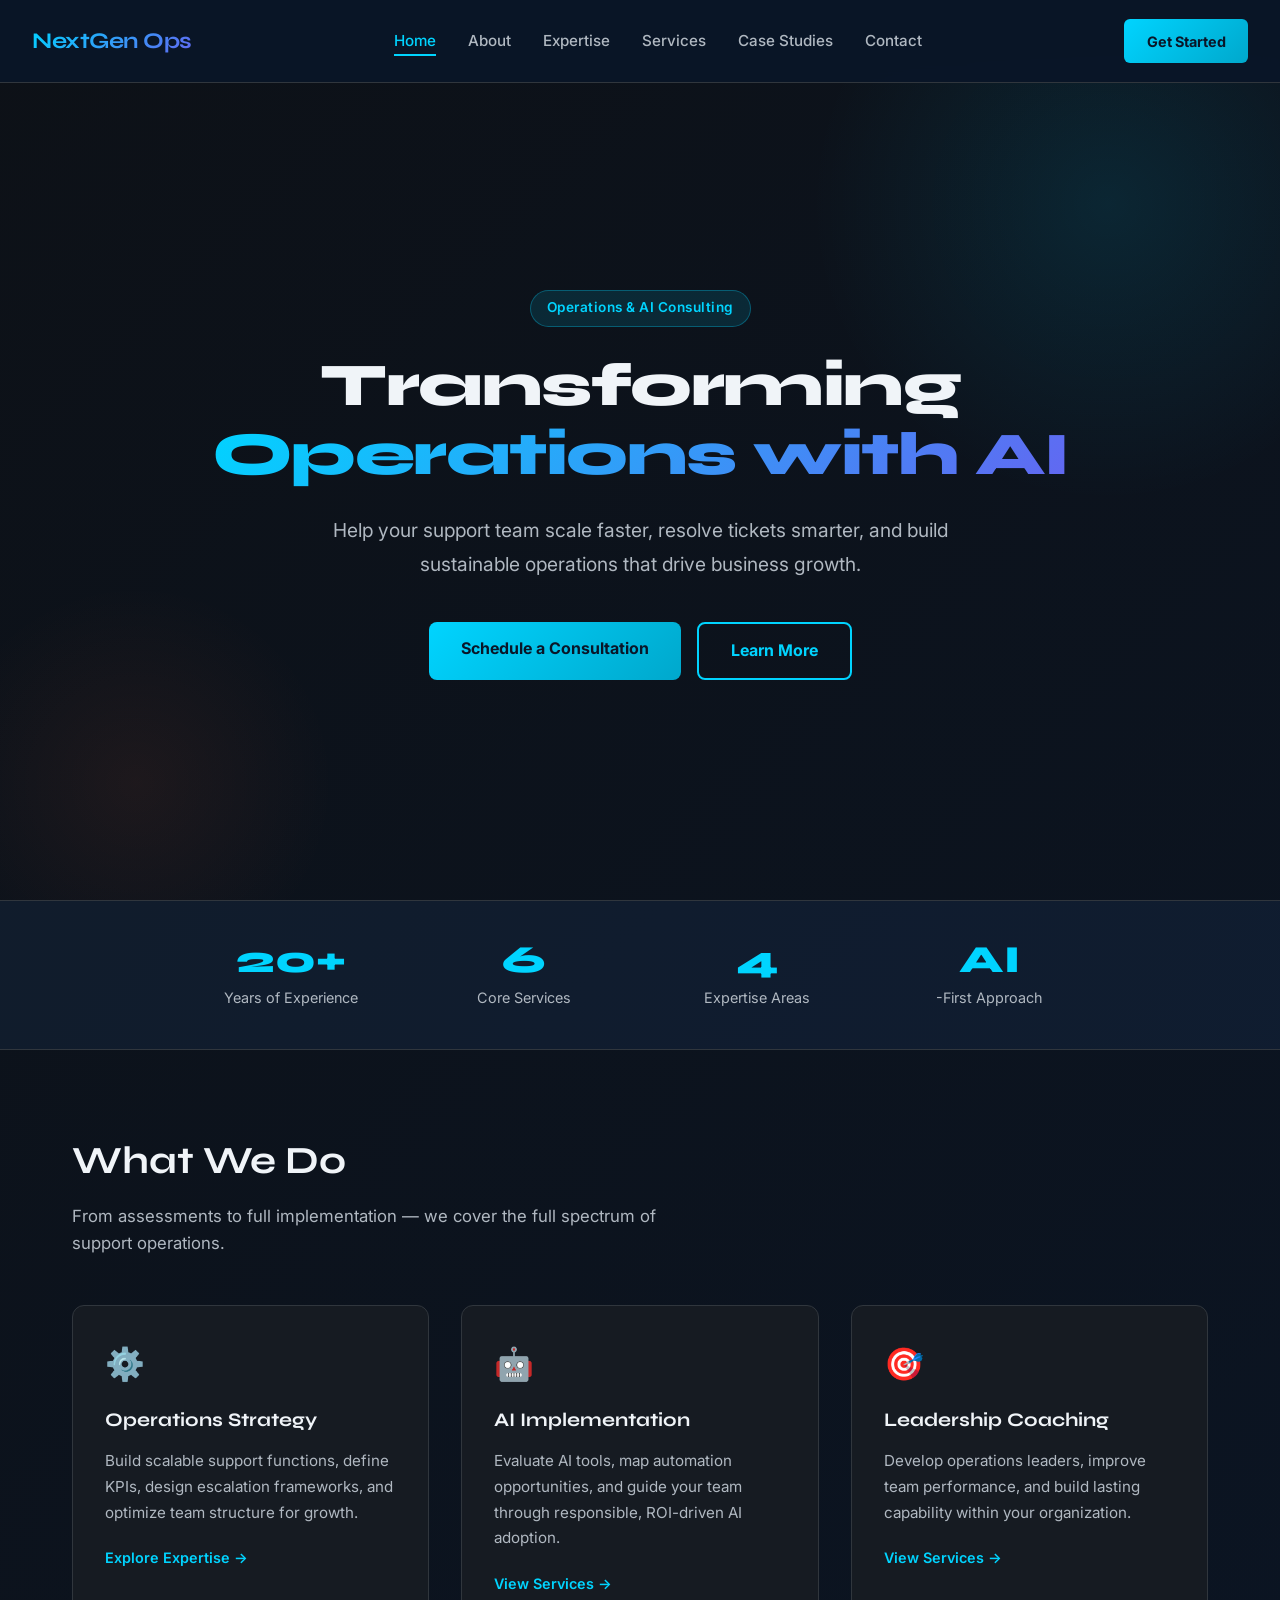
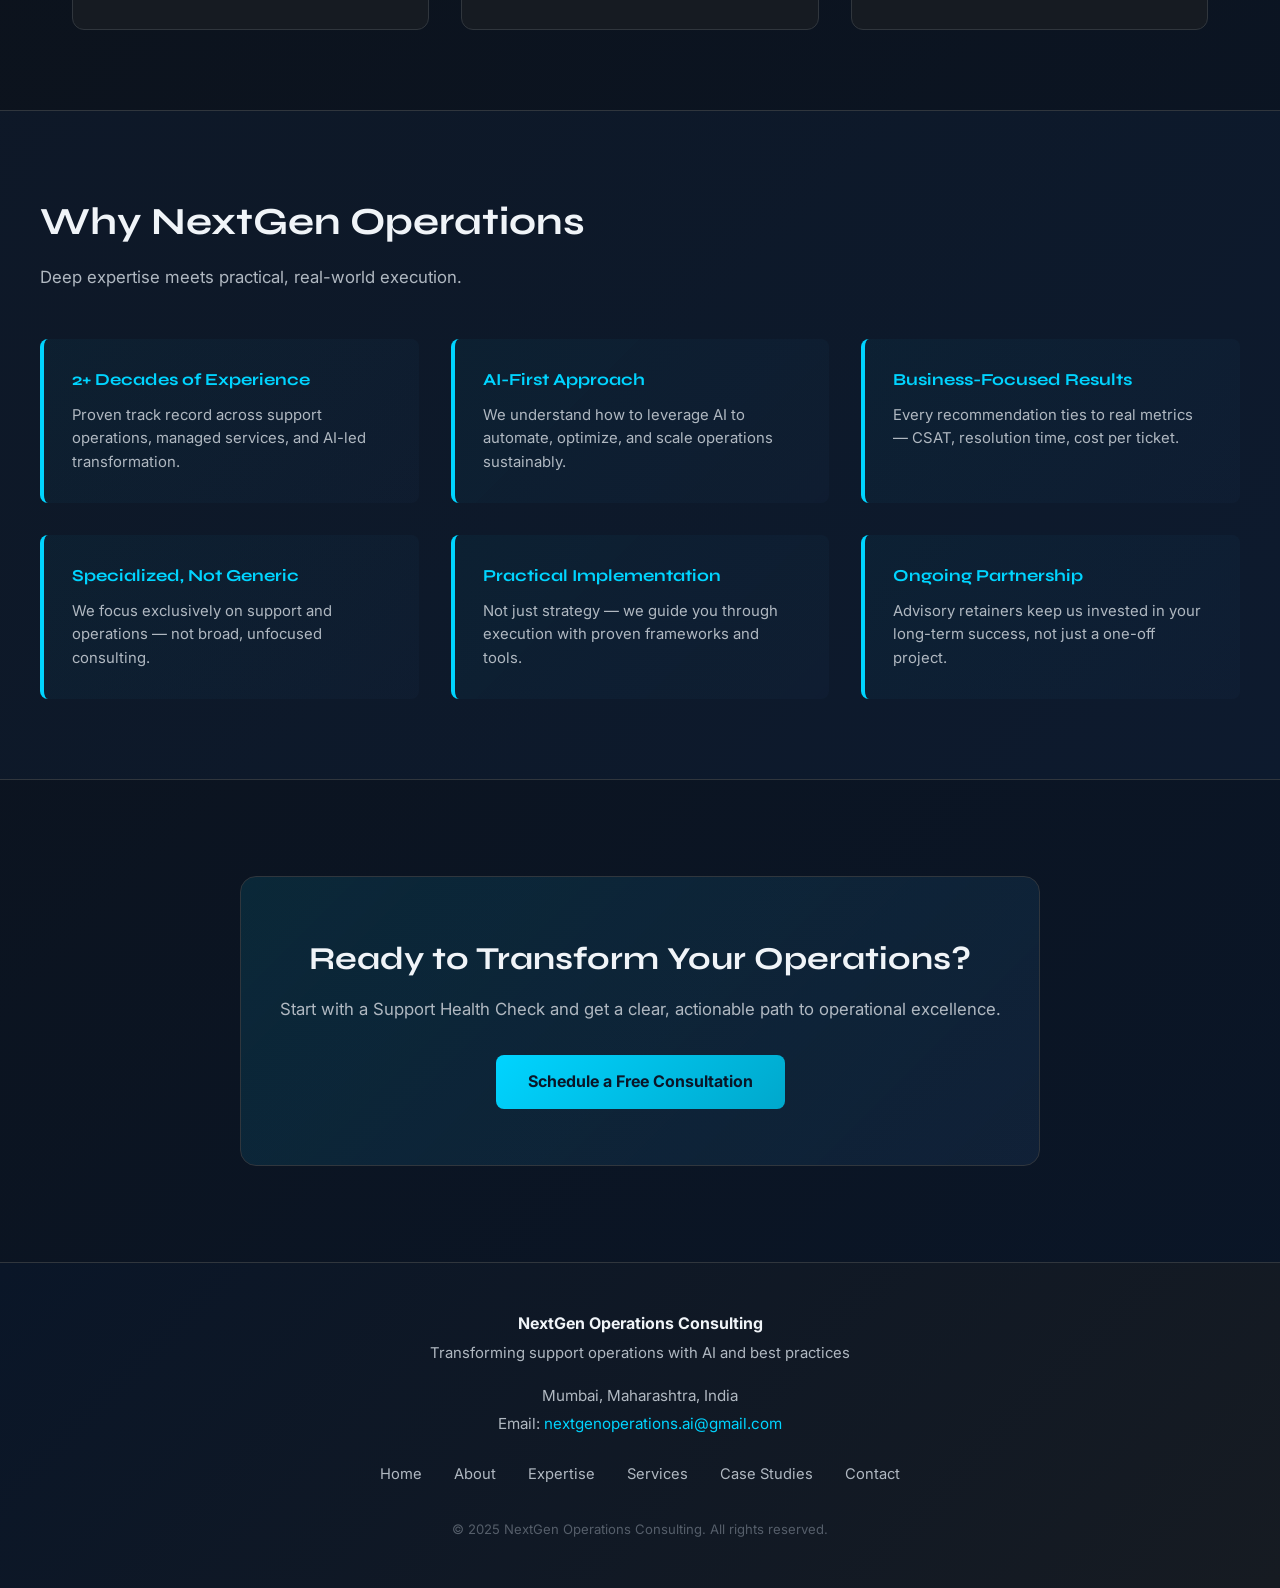
==== commit 0e461580: "Add files via upload New changes - Multipage approach Added Case study page  shuffled tabs" ====
--- a/index.html
+++ b/index.html
@@ -3,185 +3,84 @@
 <head>
     <meta charset="UTF-8">
     <meta name="viewport" content="width=device-width, initial-scale=1.0">
-    <title>NextGen Operations Consulting | Support & Operations Transformation</title>
-    <link href="https://fonts.googleapis.com/css2?family=Syne:wght@400;500;600;700;800&family=Inter:wght@300;400;500;600;700&display=swap" rel="stylesheet">
+    <title>NextGen Operations | Support & Operations Transformation</title>
+    <link rel="stylesheet" href="styles.css">
     <style>
-        * {
-            margin: 0;
-            padding: 0;
-            box-sizing: border-box;
-        }
-
-        :root {
-            --primary: #0a1628;
-            --secondary: #1e3a5f;
-            --accent: #00d4ff;
-            --accent-warm: #ff6b35;
-            --text-primary: #f0f4f8;
-            --text-secondary: #b0b8c1;
-            --bg-dark: #0d1117;
-            --bg-card: #161b22;
-            --border: #30363d;
-            --success: #3fb950;
-        }
-
-        html {
-            scroll-behavior: smooth;
-        }
-
-        body {
-            font-family: 'Inter', sans-serif;
-            background: linear-gradient(135deg, #0d1117 0%, #0a1628 100%);
-            color: var(--text-primary);
-            line-height: 1.6;
-            min-height: 100vh;
-        }
-
-        /* Navigation */
-        nav {
-            position: fixed;
-            top: 0;
-            left: 0;
-            right: 0;
-            padding: 1.2rem 2rem;
-            background: rgba(10, 22, 40, 0.95);
-            backdrop-filter: blur(10px);
-            border-bottom: 1px solid var(--border);
-            z-index: 1000;
+        /* ── Home Hero ── */
+        .home-hero {
+            min-height: calc(100vh - 70px);
             display: flex;
-            justify-content: space-between;
             align-items: center;
-        }
-
-        .logo {
-            font-family: 'Syne', sans-serif;
-            font-size: 1.4rem;
-            font-weight: 700;
+            justify-content: center;
+            text-align: center;
+            padding: 4rem 2rem;
+            position: relative;
+            overflow: hidden;
+        }
+
+        .home-hero::before {
+            content: '';
+            position: absolute;
+            top: -20%; right: -10%;
+            width: 600px; height: 600px;
+            background: radial-gradient(circle, rgba(0,212,255,0.1) 0%, transparent 70%);
+            border-radius: 50%;
+            animation: float 8s ease-in-out infinite;
+        }
+
+        .home-hero::after {
+            content: '';
+            position: absolute;
+            bottom: -10%; left: -5%;
+            width: 400px; height: 400px;
+            background: radial-gradient(circle, rgba(255,107,53,0.07) 0%, transparent 70%);
+            border-radius: 50%;
+            animation: float 11s ease-in-out infinite reverse;
+        }
+
+        .hero-content {
+            position: relative;
+            z-index: 1;
+            max-width: 860px;
+            margin: 0 auto;
+            animation: fadeUp 0.9s ease-out both;
+        }
+
+        .hero-tag {
+            display: inline-block;
+            padding: 0.4rem 1rem;
+            background: rgba(0,212,255,0.12);
+            border: 1px solid rgba(0,212,255,0.3);
+            border-radius: 20px;
+            font-size: 0.85rem;
+            color: var(--accent);
+            font-weight: 600;
+            margin-bottom: 1.5rem;
+            letter-spacing: 0.5px;
+        }
+
+        .home-hero h1 {
+            font-family: 'Syne', sans-serif;
+            font-size: 3.8rem;
+            font-weight: 800;
+            line-height: 1.15;
+            letter-spacing: -1.5px;
+            margin-bottom: 1.5rem;
+        }
+
+        .home-hero h1 .highlight {
             background: linear-gradient(135deg, var(--accent) 0%, #6366f1 100%);
             -webkit-background-clip: text;
             -webkit-text-fill-color: transparent;
             background-clip: text;
-            letter-spacing: -0.5px;
-        }
-
-        .nav-links {
-            display: flex;
-            gap: 2rem;
-            list-style: none;
-        }
-
-        .nav-links a {
+        }
+
+        .home-hero p {
+            font-size: 1.2rem;
             color: var(--text-secondary);
-            text-decoration: none;
-            font-weight: 500;
-            font-size: 0.95rem;
-            transition: all 0.3s ease;
-            position: relative;
-        }
-
-        .nav-links a:hover {
-            color: var(--accent);
-        }
-
-        .nav-links a::after {
-            content: '';
-            position: absolute;
-            bottom: -4px;
-            left: 0;
-            width: 0;
-            height: 2px;
-            background: var(--accent);
-            transition: width 0.3s ease;
-        }
-
-        .nav-links a:hover::after {
-            width: 100%;
-        }
-
-        .cta-button {
-            padding: 0.7rem 1.5rem;
-            background: linear-gradient(135deg, var(--accent) 0%, #00a8cc 100%);
-            color: var(--primary);
-            border: none;
-            border-radius: 6px;
-            font-weight: 600;
-            cursor: pointer;
-            transition: all 0.3s ease;
-            font-size: 0.95rem;
-        }
-
-        .cta-button:hover {
-            transform: translateY(-2px);
-            box-shadow: 0 12px 24px rgba(0, 212, 255, 0.3);
-        }
-
-        /* Hero Section */
-        .hero {
-            margin-top: 70px;
-            padding: 6rem 2rem;
-            text-align: center;
-            position: relative;
-            overflow: hidden;
-        }
-
-        .hero::before {
-            content: '';
-            position: absolute;
-            top: -50%;
-            right: -10%;
-            width: 600px;
-            height: 600px;
-            background: radial-gradient(circle, rgba(0, 212, 255, 0.1) 0%, transparent 70%);
-            border-radius: 50%;
-            animation: float 8s ease-in-out infinite;
-        }
-
-        .hero::after {
-            content: '';
-            position: absolute;
-            bottom: -30%;
-            left: -5%;
-            width: 400px;
-            height: 400px;
-            background: radial-gradient(circle, rgba(255, 107, 53, 0.08) 0%, transparent 70%);
-            border-radius: 50%;
-            animation: float 10s ease-in-out infinite reverse;
-        }
-
-        @keyframes float {
-            0%, 100% { transform: translateY(0px); }
-            50% { transform: translateY(-30px); }
-        }
-
-        .hero-content {
-            position: relative;
-            z-index: 1;
-            max-width: 900px;
-            margin: 0 auto;
-        }
-
-        .hero h1 {
-            font-family: 'Syne', sans-serif;
-            font-size: 3.5rem;
-            font-weight: 800;
-            margin-bottom: 1.5rem;
-            line-height: 1.2;
-            letter-spacing: -1px;
-            animation: slideDown 0.8s ease-out;
-        }
-
-        .hero h1 .highlight {
-            background: linear-gradient(135deg, var(--accent) 0%, #6366f1 100%);
-            -webkit-background-clip: text;
-            -webkit-text-fill-color: transparent;
-            background-clip: text;
-        }
-
-        .hero p {
-            font-size: 1.25rem;
-            color: var(--text-secondary);
-            margin-bottom: 2rem;
-            animation: slideUp 0.8s ease-out 0.2s both;
+            max-width: 620px;
+            margin: 0 auto 2.5rem;
+            line-height: 1.75;
         }
 
         .hero-buttons {
@@ -189,864 +88,277 @@
             gap: 1rem;
             justify-content: center;
             flex-wrap: wrap;
-            animation: slideUp 0.8s ease-out 0.4s both;
-        }
-
-        .btn-primary {
-            padding: 1rem 2rem;
-            background: linear-gradient(135deg, var(--accent) 0%, #00a8cc 100%);
-            color: var(--primary);
-            border: none;
-            border-radius: 8px;
-            font-weight: 700;
-            font-size: 1rem;
-            cursor: pointer;
-            transition: all 0.3s ease;
-            text-decoration: none;
-            display: inline-block;
-        }
-
-        .btn-primary:hover {
-            transform: translateY(-4px);
-            box-shadow: 0 20px 40px rgba(0, 212, 255, 0.4);
-        }
-
-        .btn-secondary {
-            padding: 1rem 2rem;
-            background: transparent;
-            color: var(--accent);
-            border: 2px solid var(--accent);
-            border-radius: 8px;
-            font-weight: 700;
-            font-size: 1rem;
-            cursor: pointer;
-            transition: all 0.3s ease;
-            text-decoration: none;
-            display: inline-block;
-        }
-
-        .btn-secondary:hover {
-            background: rgba(0, 212, 255, 0.1);
-            transform: translateY(-4px);
-        }
-
-        @keyframes slideDown {
-            from { opacity: 0; transform: translateY(-30px); }
-            to { opacity: 1; transform: translateY(0); }
-        }
-
-        @keyframes slideUp {
-            from { opacity: 0; transform: translateY(30px); }
-            to { opacity: 1; transform: translateY(0); }
-        }
-
-        /* Section Styling */
-        section {
-            padding: 6rem 2rem;
-            max-width: 1400px;
-            margin: 0 auto;
-        }
-
-        section h2 {
-            font-family: 'Syne', sans-serif;
-            font-size: 2.5rem;
-            font-weight: 700;
-            margin-bottom: 1rem;
-            color: var(--text-primary);
-        }
-
-        .section-subtitle {
-            font-size: 1.1rem;
-            color: var(--text-secondary);
-            margin-bottom: 3rem;
-            max-width: 600px;
-        }
-
-        /* About Section */
-        .about {
-            background: linear-gradient(135deg, rgba(0, 212, 255, 0.05) 0%, rgba(30, 58, 95, 0.2) 100%);
+        }
+
+        /* ── Stats bar ── */
+        .stats-bar {
+            background: rgba(30,58,95,0.25);
             border-top: 1px solid var(--border);
             border-bottom: 1px solid var(--border);
-        }
-
-        .about-content {
+            padding: 2.5rem 2rem;
+        }
+
+        .stats-inner {
+            max-width: 900px;
+            margin: 0 auto;
             display: grid;
-            grid-template-columns: 1fr 1fr;
-            gap: 4rem;
-            margin-top: 3rem;
-        }
-
-        .about-main p {
+            grid-template-columns: repeat(auto-fit, minmax(180px, 1fr));
+            gap: 2rem;
+            text-align: center;
+        }
+
+        .stat-number {
+            font-family: 'Syne', sans-serif;
+            font-size: 2.4rem;
+            font-weight: 800;
+            color: var(--accent);
+            line-height: 1;
+        }
+
+        .stat-label {
+            font-size: 0.9rem;
             color: var(--text-secondary);
-            font-size: 1rem;
-            line-height: 1.8;
-            margin-bottom: 1.5rem;
-        }
-
-        .about-mission-vision {
-            display: flex;
-            flex-direction: column;
-            gap: 2rem;
-        }
-
-        .mission-card, .vision-card {
-            padding: 2rem;
-            background: var(--bg-card);
-            border: 1px solid var(--border);
-            border-radius: 12px;
-            border-left: 4px solid var(--accent);
-        }
-
-        .mission-card h3, .vision-card h3 {
-            font-family: 'Syne', sans-serif;
-            font-size: 1.2rem;
-            color: var(--accent);
-            margin-bottom: 0.8rem;
-        }
-
-        .mission-card p, .vision-card p {
-            color: var(--text-secondary);
-            font-size: 0.95rem;
-            line-height: 1.7;
-        }
-
-        .about-expertise-list {
-            margin-top: 3rem;
-            padding-top: 2rem;
-            border-top: 1px solid var(--border);
-        }
-
-        .about-expertise-list h3 {
-            font-family: 'Syne', sans-serif;
-            font-size: 1.3rem;
-            color: var(--text-primary);
-            margin-bottom: 1.5rem;
-        }
-
-        .expertise-tags {
-            display: flex;
-            flex-wrap: wrap;
-            gap: 0.75rem;
-        }
-
-        .expertise-tag {
-            padding: 0.5rem 1rem;
-            background: rgba(0, 212, 255, 0.1);
-            border: 1px solid rgba(0, 212, 255, 0.3);
-            border-radius: 20px;
-            font-size: 0.88rem;
-            color: var(--accent);
-            font-weight: 500;
-        }
-
-        .about-tagline {
-            margin-top: 2rem;
-            font-family: 'Syne', sans-serif;
-            font-size: 1.1rem;
-            color: var(--text-primary);
-            font-weight: 600;
-            font-style: italic;
-        }
-
-        /* Expertise Section */
-        .expertise {
-            background: linear-gradient(135deg, rgba(30, 58, 95, 0.3) 0%, rgba(10, 22, 40, 0.3) 100%);
-            border-top: 1px solid var(--border);
-            border-bottom: 1px solid var(--border);
-        }
-
-        .expertise-grid {
-            display: grid;
-            grid-template-columns: repeat(auto-fit, minmax(280px, 1fr));
-            gap: 2rem;
-            margin-top: 3rem;
-        }
-
-        .expertise-card {
+            margin-top: 0.4rem;
+        }
+
+        /* ── What we do (home preview) ── */
+        .what-we-do {
+            padding: 5rem 2rem;
+            max-width: 1200px;
+            margin: 0 auto;
+        }
+
+        .what-we-do h2 {
+            font-family: 'Syne', sans-serif;
+            font-size: 2.4rem;
+            font-weight: 700;
+            margin-bottom: 0.75rem;
+        }
+
+        .preview-card {
             padding: 2rem;
             background: var(--bg-card);
             border: 1px solid var(--border);
             border-radius: 12px;
             transition: all 0.3s ease;
-            position: relative;
-            overflow: hidden;
-        }
-
-        .expertise-card::before {
-            content: '';
-            position: absolute;
-            top: 0;
-            left: 0;
-            right: 0;
-            height: 3px;
-            background: linear-gradient(90deg, var(--accent) 0%, transparent 100%);
-            opacity: 0;
-            transition: opacity 0.3s ease;
-        }
-
-        .expertise-card:hover {
+        }
+
+        .preview-card:hover {
             border-color: var(--accent);
-            transform: translateY(-8px);
-            box-shadow: 0 20px 40px rgba(0, 212, 255, 0.1);
-        }
-
-        .expertise-card:hover::before {
-            opacity: 1;
-        }
-
-        .expertise-card h3 {
-            font-family: 'Syne', sans-serif;
-            font-size: 1.3rem;
+            transform: translateY(-6px);
+            box-shadow: 0 20px 40px rgba(0,212,255,0.1);
+        }
+
+        .preview-icon {
+            font-size: 2rem;
             margin-bottom: 1rem;
+        }
+
+        .preview-card h3 {
+            font-family: 'Syne', sans-serif;
+            font-size: 1.2rem;
+            margin-bottom: 0.75rem;
             color: var(--text-primary);
         }
 
-        .expertise-card p {
+        .preview-card p {
             color: var(--text-secondary);
             font-size: 0.95rem;
             line-height: 1.7;
-        }
-
-        .expertise-level {
-            margin-top: 1rem;
-            padding-top: 1rem;
-            border-top: 1px solid var(--border);
-            font-size: 0.85rem;
+            margin-bottom: 1.25rem;
+        }
+
+        .preview-card a {
             color: var(--accent);
+            text-decoration: none;
+            font-size: 0.9rem;
             font-weight: 600;
-        }
-
-        /* Services Section */
-        .services {
-            background: var(--bg-dark);
-        }
-
-        .services-grid {
-            display: grid;
-            grid-template-columns: repeat(auto-fit, minmax(320px, 1fr));
-            gap: 2rem;
-            margin-top: 3rem;
-        }
-
-        .service-card {
-            padding: 2.5rem;
-            background: linear-gradient(135deg, var(--bg-card) 0%, rgba(30, 58, 95, 0.2) 100%);
-            border: 1px solid var(--border);
-            border-radius: 12px;
-            transition: all 0.3s ease;
-            display: flex;
-            flex-direction: column;
-        }
-
-        .service-number {
-            font-family: 'Syne', sans-serif;
-            font-size: 2.5rem;
-            font-weight: 800;
-            color: var(--accent);
-            margin-bottom: 1rem;
-            opacity: 0.6;
-        }
-
-        .service-card h3 {
-            font-family: 'Syne', sans-serif;
-            font-size: 1.3rem;
-            margin-bottom: 1rem;
-            color: var(--text-primary);
-        }
-
-        .service-duration {
-            font-size: 0.85rem;
-            color: var(--accent);
-            margin-bottom: 1rem;
-            font-weight: 600;
-            text-transform: uppercase;
-            letter-spacing: 0.5px;
-        }
-
-        .service-card p {
-            color: var(--text-secondary);
-            margin-bottom: 1.5rem;
-            flex-grow: 1;
-        }
-
-        .service-features {
-            list-style: none;
-            margin-top: 1.5rem;
-        }
-
-        .service-features li {
-            padding: 0.5rem 0;
-            color: var(--text-secondary);
-            font-size: 0.95rem;
-            padding-left: 1.5rem;
-            position: relative;
-        }
-
-        .service-features li::before {
-            content: '✓';
-            position: absolute;
-            left: 0;
-            color: var(--success);
-            font-weight: bold;
-        }
-
-        .service-card:hover {
-            transform: translateY(-8px);
-            border-color: var(--accent);
-            background: linear-gradient(135deg, rgba(0, 212, 255, 0.05) 0%, rgba(30, 58, 95, 0.3) 100%);
-        }
-
-        /* Ideal Clients Section */
-        .ideal-clients {
-            background: linear-gradient(135deg, rgba(30, 58, 95, 0.2) 0%, rgba(10, 22, 40, 0.2) 100%);
+            transition: opacity 0.2s;
+        }
+
+        .preview-card a:hover { opacity: 0.75; }
+
+        /* ── Why choose (home) ── */
+        .why-section {
+            padding: 5rem 2rem;
+            background: rgba(30,58,95,0.15);
             border-top: 1px solid var(--border);
             border-bottom: 1px solid var(--border);
         }
 
-        .clients-grid {
-            display: grid;
-            grid-template-columns: repeat(auto-fit, minmax(250px, 1fr));
-            gap: 2rem;
-            margin-top: 3rem;
-        }
-
-        .client-tier {
-            padding: 2rem;
-            background: var(--bg-card);
-            border: 1px solid var(--border);
-            border-radius: 12px;
-            transition: all 0.3s ease;
-        }
-
-        .client-tier-badge {
-            display: inline-block;
-            padding: 0.5rem 1rem;
-            background: rgba(0, 212, 255, 0.15);
-            color: var(--accent);
-            border-radius: 4px;
-            font-size: 0.8rem;
-            font-weight: 700;
-            margin-bottom: 1rem;
-            text-transform: uppercase;
-            letter-spacing: 0.5px;
-        }
-
-        .client-tier h3 {
-            font-family: 'Syne', sans-serif;
-            font-size: 1.3rem;
-            margin-bottom: 1.5rem;
-            color: var(--text-primary);
-        }
-
-        .client-info {
-            margin-bottom: 1.5rem;
-        }
-
-        .client-info h4 {
-            font-size: 0.85rem;
-            color: var(--accent);
-            text-transform: uppercase;
-            letter-spacing: 0.5px;
-            margin-bottom: 0.5rem;
-            font-weight: 700;
-        }
-
-        .client-info p {
-            color: var(--text-secondary);
-            font-size: 0.95rem;
-            line-height: 1.6;
-        }
-
-        .client-tier:hover {
-            transform: translateY(-8px);
-            border-color: var(--accent);
-            box-shadow: 0 20px 40px rgba(0, 212, 255, 0.1);
-        }
-
-        /* Why Choose Section */
-        .why-choose {
-            background: var(--bg-dark);
-        }
-
-        .benefits-grid {
-            display: grid;
-            grid-template-columns: repeat(auto-fit, minmax(300px, 1fr));
-            gap: 2rem;
-            margin-top: 3rem;
+        .why-inner {
+            max-width: 1200px;
+            margin: 0 auto;
         }
 
         .benefit-item {
-            padding: 2rem;
-            background: linear-gradient(135deg, rgba(0, 212, 255, 0.05) 0%, rgba(30, 58, 95, 0.1) 100%);
+            padding: 1.75rem;
+            background: linear-gradient(135deg, rgba(0,212,255,0.04) 0%, rgba(30,58,95,0.1) 100%);
             border-left: 4px solid var(--accent);
             border-radius: 8px;
-            transition: all 0.3s ease;
-        }
+            transition: transform 0.3s ease;
+        }
+
+        .benefit-item:hover { transform: translateX(6px); }
 
         .benefit-item h4 {
             font-family: 'Syne', sans-serif;
-            font-size: 1.15rem;
-            margin-bottom: 0.8rem;
+            font-size: 1.05rem;
             color: var(--accent);
+            margin-bottom: 0.6rem;
         }
 
         .benefit-item p {
             color: var(--text-secondary);
-            font-size: 0.95rem;
+            font-size: 0.93rem;
             line-height: 1.6;
-        }
-
-        .benefit-item:hover {
-            transform: translateX(8px);
-        }
-
-        /* CTA Section */
-        .cta-section {
-            background: linear-gradient(135deg, rgba(0, 212, 255, 0.1) 0%, rgba(30, 58, 95, 0.3) 100%);
-            border: 1px solid var(--border);
-            border-radius: 16px;
-            padding: 4rem 2rem;
-            text-align: center;
-            margin-top: 4rem;
-        }
-
-        .cta-section h2 {
-            margin-bottom: 1rem;
-        }
-
-        .cta-section p {
-            color: var(--text-secondary);
-            font-size: 1.1rem;
-            margin-bottom: 2rem;
-        }
-
-        /* Footer */
-        footer {
-            background: linear-gradient(135deg, #0a1628 0%, #161b22 100%);
-            border-top: 1px solid var(--border);
-            padding: 3rem 2rem;
-            text-align: center;
-            color: var(--text-secondary);
-        }
-
-        footer p {
-            margin-bottom: 0.5rem;
-        }
-
-        .footer-contact {
-            margin: 1rem 0;
-            font-size: 0.95rem;
-            color: var(--text-secondary);
-            line-height: 1.8;
-        }
-
-        .footer-links {
-            display: flex;
-            justify-content: center;
-            gap: 2rem;
-            margin-top: 1.5rem;
-            flex-wrap: wrap;
-        }
-
-        .footer-links a {
-            color: var(--text-secondary);
-            text-decoration: none;
-            transition: color 0.3s ease;
-        }
-
-        .footer-links a:hover {
-            color: var(--accent);
-        }
-
-        /* Responsive */
-        @media (max-width: 768px) {
-            nav {
-                flex-direction: column;
-                gap: 1rem;
-            }
-
-            .nav-links {
-                gap: 1rem;
-                font-size: 0.9rem;
-            }
-
-            .hero h1 {
-                font-size: 2.2rem;
-            }
-
-            .hero p {
-                font-size: 1rem;
-            }
-
-            section h2 {
-                font-size: 1.8rem;
-            }
-
-            .hero-buttons {
-                flex-direction: column;
-                gap: 1rem;
-            }
-
-            .btn-primary, .btn-secondary {
-                width: 100%;
-                text-align: center;
-            }
-
-            .expertise-grid, .services-grid, .clients-grid, .benefits-grid {
-                grid-template-columns: 1fr;
-            }
-
-            .about-content {
-                grid-template-columns: 1fr;
-                gap: 2rem;
-            }
-
-            .cta-button {
-                display: none;
-            }
         }
     </style>
 </head>
 <body>
-    <!-- Navigation -->
-    <nav>
-        <div class="logo">NextGen Ops</div>
-        <ul class="nav-links">
-            <li><a href="#about">About</a></li>
-            <li><a href="#expertise">Expertise</a></li>
-            <li><a href="#services">Services</a></li>
-            <li><a href="#clients">Ideal Clients</a></li>
-            <li><a href="#contact">Contact</a></li>
-        </ul>
-        <button class="cta-button" onclick="window.location.href='mailto:nextgenoperations.ai@gmail.com'">Get Started</button>
-    </nav>
-
-    <!-- Hero Section -->
-    <section class="hero">
+
+<!-- Navigation -->
+<nav>
+    <a href="index.html" class="logo">NextGen Ops</a>
+    <ul class="nav-links">
+        <li><a href="index.html" class="active">Home</a></li>
+        <li><a href="about.html">About</a></li>
+        <li><a href="expertise.html">Expertise</a></li>
+        <li><a href="services.html">Services</a></li>
+        <li><a href="case-studies.html">Case Studies</a></li>
+        <li><a href="contact.html">Contact</a></li>
+    </ul>
+    <a href="mailto:nextgenoperations.ai@gmail.com" class="nav-cta">Get Started</a>
+</nav>
+
+<div class="page-wrapper">
+
+    <!-- Hero -->
+    <section class="home-hero">
         <div class="hero-content">
+            <div class="hero-tag">Operations & AI Consulting</div>
             <h1>Transforming <span class="highlight">Operations with AI</span></h1>
-            <p>Help your support team scale faster, resolve tickets smarter, and build sustainable operations that drive growth</p>
+            <p>Help your support team scale faster, resolve tickets smarter, and build sustainable operations that drive business growth.</p>
             <div class="hero-buttons">
-                <a href="mailto:nextgenoperations.ai@gmail.com" class="btn-primary">Schedule Consultation</a>
-                <a href="#expertise" class="btn-secondary">Learn More</a>
+                <a href="mailto:nextgenoperations.ai@gmail.com" class="btn-primary">Schedule a Consultation</a>
+                <a href="about.html" class="btn-secondary">Learn More</a>
             </div>
         </div>
     </section>
 
-    <!-- About Section -->
-    <section class="about" id="about">
-        <h2>About NextGen Operations</h2>
-        <p class="section-subtitle">Built on real-world expertise. Driven by results.</p>
-
-        <div class="about-content">
-            <div class="about-main">
-                <p>At NextGen Operations, we believe that exceptional customer support and operational excellence are key drivers of business growth. Our mission is to help organizations build scalable support functions, optimize operational processes, and leverage AI to improve efficiency, customer experience, and business outcomes.</p>
-                <p>Founded by an operations leader with more than 2 decades of experience in customer support, managed services, service delivery, and operations management, NextGen Operations brings practical, real-world expertise to every engagement. We understand the challenges businesses face when scaling teams, managing service quality, improving productivity, and adopting new technologies.</p>
-                <p>Our approach combines proven operational best practices with modern AI-driven solutions to help organizations streamline workflows, reduce operational costs, improve response times, and empower teams to focus on high-value work.</p>
-                <p>We work with startups, SaaS companies, e-commerce businesses, managed service providers, and growing organizations looking to strengthen their support operations and prepare for the future of AI-enabled service delivery.</p>
-                <p>Whether you are building a support organization from the ground up, optimizing existing processes, implementing AI solutions, or developing leadership capabilities within your teams, NextGen Operations provides the guidance, strategy, and execution support needed to achieve measurable results.</p>
-            </div>
-
-            <div class="about-mission-vision">
-                <div class="mission-card">
-                    <h3>Our Mission</h3>
-                    <p>To help organizations transform operations through practical strategies, operational excellence, and responsible AI adoption.</p>
-                </div>
-                <div class="vision-card">
-                    <h3>Our Vision</h3>
-                    <p>To become a trusted partner for businesses seeking to build world-class support and operations functions that scale efficiently and deliver exceptional customer experiences.</p>
-                </div>
-            </div>
-        </div>
-
-        <div class="about-expertise-list">
-            <h3>Our Expertise</h3>
-            <div class="expertise-tags">
-                <span class="expertise-tag">Support Operations Strategy</span>
-                <span class="expertise-tag">Managed Services Optimization</span>
-                <span class="expertise-tag">AI for Customer Support</span>
-                <span class="expertise-tag">Service Delivery Excellence</span>
-                <span class="expertise-tag">Operations Leadership Coaching</span>
-                <span class="expertise-tag">Process Improvement & Automation</span>
-                <span class="expertise-tag">KPI and Performance Management</span>
-                <span class="expertise-tag">Team Scaling and Workforce Planning</span>
-            </div>
-            <p class="about-tagline">NextGen Operations – Transforming Operations with AI.</p>
-        </div>
-    </section>
-
-    <!-- Expertise Section -->
-    <section class="expertise" id="expertise">
-        <h2>Our Expertise</h2>
-        <p class="section-subtitle">More than 2 decades of driving operational excellence across support, managed services, and AI implementation</p>
-        <div class="expertise-grid">
-            <div class="expertise-card">
-                <h3>Support Operations</h3>
-                <p>End-to-end support strategy, team structure, escalation frameworks, and KPI optimization for scaling organizations.</p>
-                <div class="expertise-level">PRIMARY EXPERTISE</div>
-            </div>
-            <div class="expertise-card">
-                <h3>Managed Services</h3>
-                <p>Service desk optimization, SLA frameworks, workforce planning, and service portfolio management for MSPs.</p>
-                <div class="expertise-level">SECONDARY EXPERTISE</div>
-            </div>
-            <div class="expertise-card">
-                <h3>AI in Customer Support</h3>
-                <p>AI tool evaluation, chatbot implementation, knowledge AI, agent assist, and automation opportunity mapping.</p>
-                <div class="expertise-level">TERTIARY EXPERTISE</div>
-            </div>
-            <div class="expertise-card">
-                <h3>Operations Leadership</h3>
-                <p>Leadership coaching, team development, strategic planning, and change management for support and operations managers.</p>
-                <div class="expertise-level">FOURTH EXPERTISE</div>
-            </div>
-        </div>
-    </section>
-
-    <!-- Services Section -->
-    <section class="services" id="services">
-        <h2>Our Services</h2>
-        <p class="section-subtitle">Comprehensive solutions tailored to your operations maturity and growth stage</p>
-        <div class="services-grid">
-            <div class="service-card">
-                <div class="service-number">01</div>
-                <h3>Support Health Check</h3>
-                <div class="service-duration">1 Week Assessment</div>
-                <p>Get a comprehensive understanding of your current support operations, identify gaps, and receive an actionable improvement roadmap.</p>
-                <ul class="service-features">
-                    <li>Current state assessment</li>
-                    <li>Process & KPI review</li>
-                    <li>Tool evaluation</li>
-                    <li>Gap analysis</li>
-                    <li>Improvement roadmap</li>
-                </ul>
-            </div>
-
-            <div class="service-card">
-                <div class="service-number">02</div>
-                <h3>AI Readiness Assessment</h3>
-                <div class="service-duration">1 Week Assessment</div>
-                <p>Discover how AI can transform your support operations. Detailed analysis of automation opportunities and ROI potential.</p>
-                <ul class="service-features">
-                    <li>Ticket analysis</li>
-                    <li>Automation opportunities</li>
-                    <li>AI use case mapping</li>
-                    <li>Cost reduction analysis</li>
-                    <li>ROI estimation</li>
-                </ul>
-            </div>
-
-            <div class="service-card">
-                <div class="service-number">03</div>
-                <h3>Support Operations Setup</h3>
-                <div class="service-duration">4-6 Weeks Project</div>
-                <p>Build a scalable operations foundation from the ground up. Team structure, workflows, KPI dashboards, and more.</p>
-                <ul class="service-features">
-                    <li>Team structure design</li>
-                    <li>Escalation matrix</li>
-                    <li>SLA framework</li>
-                    <li>KPI dashboard</li>
-                    <li>Knowledge base setup</li>
-                </ul>
-            </div>
-
-            <div class="service-card">
-                <div class="service-number">04</div>
-                <h3>Support Leadership Advisory</h3>
-                <div class="service-duration">Monthly Retainer</div>
-                <p>Ongoing strategic guidance for support and operations leaders. Weekly calls, KPI reviews, and process recommendations.</p>
-                <ul class="service-features">
-                    <li>Weekly strategy calls</li>
-                    <li>KPI & trend review</li>
-                    <li>Process guidance</li>
-                    <li>Leadership coaching</li>
-                    <li>Priority support</li>
-                </ul>
-            </div>
-
-            <div class="service-card">
-                <div class="service-number">05</div>
-                <h3>AI Implementation Advisory</h3>
-                <div class="service-duration">Project-based</div>
-                <p>End-to-end support for AI adoption. Tool selection, workflow design, governance, and success measurement.</p>
-                <ul class="service-features">
-                    <li>Tool evaluation & selection</li>
-                    <li>AI roadmap design</li>
-                    <li>Workflow optimization</li>
-                    <li>Governance framework</li>
-                    <li>Success metrics</li>
-                </ul>
-            </div>
-
-            <div class="service-card">
-                <div class="service-number">06</div>
-                <h3>Operations Leadership Coaching</h3>
-                <div class="service-duration">Monthly Engagement</div>
-                <p>Personal coaching for support managers and operations leaders. Develop leadership skills and scale your team effectively.</p>
-                <ul class="service-features">
-                    <li>1-on-1 coaching</li>
-                    <li>Leadership development</li>
-                    <li>Team management</li>
-                    <li>Strategic planning</li>
-                    <li>Performance growth</li>
-                </ul>
-            </div>
-        </div>
-    </section>
-
-    <!-- Ideal Clients Section -->
-    <section class="ideal-clients" id="clients">
-        <h2>Who We Work With</h2>
-        <p class="section-subtitle">We specialize in helping growth-stage companies and MSPs build scalable support operations</p>
-        <div class="clients-grid">
-            <div class="client-tier">
-                <div class="client-tier-badge">Tier 1 - Best Fit</div>
-                <h3>Technology Startups</h3>
-                <div class="client-info">
-                    <h4>Typical Size</h4>
-                    <p>20–300 employees</p>
-                </div>
-                <div class="client-info">
-                    <h4>Common Challenges</h4>
-                    <p>No formal support process, growing ticket volume, poor customer satisfaction, need AI adoption</p>
-                </div>
-            </div>
-
-            <div class="client-tier">
-                <div class="client-tier-badge">Tier 2 - Strong Fit</div>
-                <h3>SaaS Companies</h3>
-                <div class="client-info">
-                    <h4>Verticals</h4>
-                    <p>HR Tech, FinTech, EdTech, Logistics Tech</p>
-                </div>
-                <div class="client-info">
-                    <h4>Key Needs</h4>
-                    <p>Support scaling, global coverage, KPI reporting, escalation management</p>
-                </div>
-            </div>
-
-            <div class="client-tier">
-                <div class="client-tier-badge">Tier 3</div>
-                <h3>E-commerce Businesses</h3>
-                <div class="client-info">
-                    <h4>Support Types</h4>
-                    <p>Customer support, billing support, vendor coordination, complaint handling</p>
-                </div>
-                <div class="client-info">
-                    <h4>Focus Areas</h4>
-                    <p>Support optimization and operational efficiency at scale</p>
-                </div>
-            </div>
-
-            <div class="client-tier">
-                <div class="client-tier-badge">Tier 4</div>
-                <h3>MSPs & IT Service Providers</h3>
-                <div class="client-info">
-                    <h4>Service Focus</h4>
-                    <p>Managed services maturity, SLA frameworks, service desk optimization</p>
-                </div>
-                <div class="client-info">
-                    <h4>Goals</h4>
-                    <p>Workforce planning and improved service delivery</p>
-                </div>
-            </div>
-        </div>
-    </section>
-
-    <!-- Why Choose Section -->
-    <section class="why-choose">
-        <h2>Why Choose NextGen Operations</h2>
-        <p class="section-subtitle">Deep expertise meets proven methodologies</p>
-        <div class="benefits-grid">
-            <div class="benefit-item">
-                <h4>2+ Decades of Experience</h4>
-                <p>Proven track record in support operations, customer success, managed services leadership, and AI transformation.</p>
-            </div>
-            <div class="benefit-item">
-                <h4>Specialized Focus</h4>
-                <p>We don't do generic consulting. We specialize in support operations—a rare combination of expertise that commands premium rates.</p>
-            </div>
-            <div class="benefit-item">
-                <h4>AI-First Approach</h4>
-                <p>Deep understanding of how to leverage AI to automate, optimize, and scale support operations sustainably.</p>
-            </div>
-            <div class="benefit-item">
-                <h4>Practical Implementation</h4>
-                <p>Not just strategy—we guide you through implementation with proven frameworks, tools, and best practices.</p>
-            </div>
-            <div class="benefit-item">
-                <h4>Business-Focused Results</h4>
-                <p>Every recommendation connects to your business metrics: CSAT, resolution time, cost per ticket, team satisfaction.</p>
-            </div>
-            <div class="benefit-item">
-                <h4>Ongoing Partnership</h4>
-                <p>From assessment through implementation and beyond—advisory retainers keep us invested in your success.</p>
-            </div>
-        </div>
-    </section>
-
-    <!-- CTA Section -->
-    <section id="contact">
-        <div class="cta-section">
+    <!-- Stats -->
+    <div class="stats-bar">
+        <div class="stats-inner">
+            <div>
+                <div class="stat-number">20+</div>
+                <div class="stat-label">Years of Experience</div>
+            </div>
+            <div>
+                <div class="stat-number">6</div>
+                <div class="stat-label">Core Services</div>
+            </div>
+            <div>
+                <div class="stat-number">4</div>
+                <div class="stat-label">Expertise Areas</div>
+            </div>
+            <div>
+                <div class="stat-number">AI</div>
+                <div class="stat-label">-First Approach</div>
+            </div>
+        </div>
+    </div>
+
+    <!-- What We Do -->
+    <div class="what-we-do">
+        <h2>What We Do</h2>
+        <p class="section-subtitle">From assessments to full implementation — we cover the full spectrum of support operations.</p>
+        <div class="grid-3" style="margin-top: 2.5rem;">
+            <div class="preview-card">
+                <div class="preview-icon">⚙️</div>
+                <h3>Operations Strategy</h3>
+                <p>Build scalable support functions, define KPIs, design escalation frameworks, and optimize team structure for growth.</p>
+                <a href="expertise.html">Explore Expertise →</a>
+            </div>
+            <div class="preview-card">
+                <div class="preview-icon">🤖</div>
+                <h3>AI Implementation</h3>
+                <p>Evaluate AI tools, map automation opportunities, and guide your team through responsible, ROI-driven AI adoption.</p>
+                <a href="services.html">View Services →</a>
+            </div>
+            <div class="preview-card">
+                <div class="preview-icon">🎯</div>
+                <h3>Leadership Coaching</h3>
+                <p>Develop operations leaders, improve team performance, and build lasting capability within your organization.</p>
+                <a href="services.html">View Services →</a>
+            </div>
+        </div>
+    </div>
+
+    <!-- Why Choose -->
+    <div class="why-section">
+        <div class="why-inner">
+            <h2 style="font-family:'Syne',sans-serif;font-size:2.4rem;font-weight:700;margin-bottom:0.75rem;">Why NextGen Operations</h2>
+            <p class="section-subtitle">Deep expertise meets practical, real-world execution.</p>
+            <div class="grid-3" style="margin-top:2rem;">
+                <div class="benefit-item">
+                    <h4>2+ Decades of Experience</h4>
+                    <p>Proven track record across support operations, managed services, and AI-led transformation.</p>
+                </div>
+                <div class="benefit-item">
+                    <h4>AI-First Approach</h4>
+                    <p>We understand how to leverage AI to automate, optimize, and scale operations sustainably.</p>
+                </div>
+                <div class="benefit-item">
+                    <h4>Business-Focused Results</h4>
+                    <p>Every recommendation ties to real metrics — CSAT, resolution time, cost per ticket.</p>
+                </div>
+                <div class="benefit-item">
+                    <h4>Specialized, Not Generic</h4>
+                    <p>We focus exclusively on support and operations — not broad, unfocused consulting.</p>
+                </div>
+                <div class="benefit-item">
+                    <h4>Practical Implementation</h4>
+                    <p>Not just strategy — we guide you through execution with proven frameworks and tools.</p>
+                </div>
+                <div class="benefit-item">
+                    <h4>Ongoing Partnership</h4>
+                    <p>Advisory retainers keep us invested in your long-term success, not just a one-off project.</p>
+                </div>
+            </div>
+        </div>
+    </div>
+
+    <!-- CTA -->
+    <div style="padding: 2rem;">
+        <div class="cta-banner">
             <h2>Ready to Transform Your Operations?</h2>
-            <p>Start with a support health check assessment and discover your path to operational excellence</p>
-            <a href="mailto:nextgenoperations.ai@gmail.com" class="btn-primary">Schedule Consultation Call</a>
-        </div>
-    </section>
-
-    <!-- Footer -->
-    <footer>
+            <p>Start with a Support Health Check and get a clear, actionable path to operational excellence.</p>
+            <a href="mailto:nextgenoperations.ai@gmail.com" class="btn-primary">Schedule a Free Consultation</a>
+        </div>
+    </div>
+
+</div>
+
+<!-- Footer -->
+<footer>
+    <div class="footer-inner">
         <p><strong>NextGen Operations Consulting</strong></p>
-        <p>Transforming support operations with AI and best practices</p>
+        <p style="font-size:0.93rem;margin-top:0.3rem;">Transforming support operations with AI and best practices</p>
         <div class="footer-contact">
-            <p>Miraroad, Thane – 401107</p>
-            <p>Email: <a href="mailto:nextgenoperations.ai@gmail.com" style="color: var(--accent); text-decoration: none;">nextgenoperations.ai@gmail.com</a></p>
+            <p>Mumbai, Maharashtra, India</p>
+            <p>Email: <a href="mailto:nextgenoperations.ai@gmail.com">nextgenoperations.ai@gmail.com</a></p>
         </div>
         <div class="footer-links">
-            <a href="#about">About</a>
-            <a href="#expertise">Expertise</a>
-            <a href="#services">Services</a>
-            <a href="#clients">Ideal Clients</a>
-            <a href="mailto:nextgenoperations.ai@gmail.com">Email</a>
-            <a href="#">LinkedIn</a>
-        </div>
-        <p style="margin-top: 2rem; font-size: 0.85rem; color: var(--text-secondary);">© 2025 NextGen Operations Consulting. All rights reserved.</p>
-    </footer>
-
-    <script>
-        // Smooth scroll behavior for anchor links
-        document.querySelectorAll('a[href^="#"]').forEach(anchor => {
-            anchor.addEventListener('click', function (e) {
-                const href = this.getAttribute('href');
-                if (href !== '#') {
-                    e.preventDefault();
-                    const element = document.querySelector(href);
-                    if (element) {
-                        element.scrollIntoView({ behavior: 'smooth', block: 'start' });
-                    }
-                }
-            });
-        });
-
-        // Scroll animation trigger for elements
-        const observerOptions = {
-            threshold: 0.1,
-            rootMargin: '0px 0px -100px 0px'
-        };
-
-        const observer = new IntersectionObserver(function(entries) {
-            entries.forEach(entry => {
-                if (entry.isIntersecting) {
-                    entry.target.style.animation = 'slideUp 0.8s ease-out forwards';
-                    observer.unobserve(entry.target);
-                }
-            });
-        }, observerOptions);
-
-        document.querySelectorAll('.service-card, .expertise-card, .client-tier, .benefit-item, .mission-card, .vision-card').forEach(el => {
-            el.style.opacity = '0';
-            observer.observe(el);
-        });
-    </script>
+            <a href="index.html">Home</a>
+            <a href="about.html">About</a>
+            <a href="expertise.html">Expertise</a>
+            <a href="services.html">Services</a>
+            <a href="case-studies.html">Case Studies</a>
+            <a href="contact.html">Contact</a>
+        </div>
+        <p class="footer-copy">© 2025 NextGen Operations Consulting. All rights reserved.</p>
+    </div>
+</footer>
+
 </body>
 </html>
--- a/styles.css
+++ b/styles.css
@@ -0,0 +1,355 @@
+/* ===========================
+   NextGen Operations — Shared Styles
+   =========================== */
+
+@import url('https://fonts.googleapis.com/css2?family=Syne:wght@400;500;600;700;800&family=Inter:wght@300;400;500;600;700&display=swap');
+
+* {
+    margin: 0;
+    padding: 0;
+    box-sizing: border-box;
+}
+
+:root {
+    --primary:       #0a1628;
+    --secondary:     #1e3a5f;
+    --accent:        #00d4ff;
+    --accent-warm:   #ff6b35;
+    --text-primary:  #f0f4f8;
+    --text-secondary:#b0b8c1;
+    --bg-dark:       #0d1117;
+    --bg-card:       #161b22;
+    --border:        #30363d;
+    --success:       #3fb950;
+}
+
+html { scroll-behavior: smooth; }
+
+body {
+    font-family: 'Inter', sans-serif;
+    background: linear-gradient(135deg, #0d1117 0%, #0a1628 100%);
+    color: var(--text-primary);
+    line-height: 1.6;
+    min-height: 100vh;
+}
+
+/* ── Navigation ── */
+nav {
+    position: fixed;
+    top: 0; left: 0; right: 0;
+    padding: 1.2rem 2rem;
+    background: rgba(10, 22, 40, 0.97);
+    backdrop-filter: blur(10px);
+    border-bottom: 1px solid var(--border);
+    z-index: 1000;
+    display: flex;
+    justify-content: space-between;
+    align-items: center;
+}
+
+.logo {
+    font-family: 'Syne', sans-serif;
+    font-size: 1.4rem;
+    font-weight: 700;
+    background: linear-gradient(135deg, var(--accent) 0%, #6366f1 100%);
+    -webkit-background-clip: text;
+    -webkit-text-fill-color: transparent;
+    background-clip: text;
+    letter-spacing: -0.5px;
+    text-decoration: none;
+}
+
+.nav-links {
+    display: flex;
+    gap: 2rem;
+    list-style: none;
+}
+
+.nav-links a {
+    color: var(--text-secondary);
+    text-decoration: none;
+    font-weight: 500;
+    font-size: 0.95rem;
+    transition: color 0.3s ease;
+    position: relative;
+    padding-bottom: 4px;
+}
+
+.nav-links a::after {
+    content: '';
+    position: absolute;
+    bottom: -2px; left: 0;
+    width: 0; height: 2px;
+    background: var(--accent);
+    transition: width 0.3s ease;
+}
+
+.nav-links a:hover,
+.nav-links a.active {
+    color: var(--accent);
+}
+
+.nav-links a:hover::after,
+.nav-links a.active::after {
+    width: 100%;
+}
+
+.nav-cta {
+    padding: 0.65rem 1.4rem;
+    background: linear-gradient(135deg, var(--accent) 0%, #00a8cc 100%);
+    color: var(--primary) !important;
+    border-radius: 6px;
+    font-weight: 700 !important;
+    font-size: 0.9rem !important;
+    text-decoration: none;
+    transition: all 0.3s ease !important;
+    white-space: nowrap;
+}
+
+.nav-cta:hover {
+    transform: translateY(-2px);
+    box-shadow: 0 10px 24px rgba(0, 212, 255, 0.35);
+    color: var(--primary) !important;
+}
+
+.nav-cta::after { display: none !important; }
+
+/* ── Page wrapper ── */
+.page-wrapper {
+    margin-top: 70px;
+}
+
+/* ── Section base ── */
+.section {
+    padding: 5rem 2rem;
+    max-width: 1200px;
+    margin: 0 auto;
+}
+
+.section-full {
+    padding: 5rem 2rem;
+}
+
+.section-full .inner {
+    max-width: 1200px;
+    margin: 0 auto;
+}
+
+.section h2 {
+    font-family: 'Syne', sans-serif;
+    font-size: 2.4rem;
+    font-weight: 700;
+    margin-bottom: 0.75rem;
+    color: var(--text-primary);
+}
+
+.section-subtitle {
+    font-size: 1.05rem;
+    color: var(--text-secondary);
+    margin-bottom: 3rem;
+    max-width: 620px;
+}
+
+/* ── Buttons ── */
+.btn-primary {
+    display: inline-block;
+    padding: 0.9rem 2rem;
+    background: linear-gradient(135deg, var(--accent) 0%, #00a8cc 100%);
+    color: var(--primary);
+    border: none;
+    border-radius: 8px;
+    font-family: 'Inter', sans-serif;
+    font-weight: 700;
+    font-size: 1rem;
+    cursor: pointer;
+    text-decoration: none;
+    transition: all 0.3s ease;
+}
+
+.btn-primary:hover {
+    transform: translateY(-3px);
+    box-shadow: 0 16px 36px rgba(0, 212, 255, 0.4);
+}
+
+.btn-secondary {
+    display: inline-block;
+    padding: 0.9rem 2rem;
+    background: transparent;
+    color: var(--accent);
+    border: 2px solid var(--accent);
+    border-radius: 8px;
+    font-family: 'Inter', sans-serif;
+    font-weight: 700;
+    font-size: 1rem;
+    cursor: pointer;
+    text-decoration: none;
+    transition: all 0.3s ease;
+}
+
+.btn-secondary:hover {
+    background: rgba(0, 212, 255, 0.1);
+    transform: translateY(-3px);
+}
+
+/* ── Cards ── */
+.card {
+    padding: 2rem;
+    background: var(--bg-card);
+    border: 1px solid var(--border);
+    border-radius: 12px;
+    transition: all 0.3s ease;
+    position: relative;
+    overflow: hidden;
+}
+
+.card::before {
+    content: '';
+    position: absolute;
+    top: 0; left: 0; right: 0;
+    height: 3px;
+    background: linear-gradient(90deg, var(--accent) 0%, transparent 100%);
+    opacity: 0;
+    transition: opacity 0.3s ease;
+}
+
+.card:hover {
+    border-color: var(--accent);
+    transform: translateY(-6px);
+    box-shadow: 0 20px 40px rgba(0, 212, 255, 0.1);
+}
+
+.card:hover::before { opacity: 1; }
+
+/* ── Grid layouts ── */
+.grid-2 { display: grid; grid-template-columns: repeat(auto-fit, minmax(280px, 1fr)); gap: 2rem; }
+.grid-3 { display: grid; grid-template-columns: repeat(auto-fit, minmax(300px, 1fr)); gap: 2rem; }
+.grid-4 { display: grid; grid-template-columns: repeat(auto-fit, minmax(250px, 1fr)); gap: 2rem; }
+
+/* ── Page hero (inner pages) ── */
+.page-hero {
+    padding: 4rem 2rem 3rem;
+    text-align: center;
+    border-bottom: 1px solid var(--border);
+    background: linear-gradient(135deg, rgba(0,212,255,0.05) 0%, rgba(30,58,95,0.15) 100%);
+}
+
+.page-hero h1 {
+    font-family: 'Syne', sans-serif;
+    font-size: 2.8rem;
+    font-weight: 800;
+    margin-bottom: 0.75rem;
+    letter-spacing: -0.5px;
+}
+
+.page-hero h1 .highlight {
+    background: linear-gradient(135deg, var(--accent) 0%, #6366f1 100%);
+    -webkit-background-clip: text;
+    -webkit-text-fill-color: transparent;
+    background-clip: text;
+}
+
+.page-hero p {
+    font-size: 1.1rem;
+    color: var(--text-secondary);
+    max-width: 560px;
+    margin: 0 auto;
+}
+
+/* ── CTA Banner ── */
+.cta-banner {
+    background: linear-gradient(135deg, rgba(0,212,255,0.1) 0%, rgba(30,58,95,0.3) 100%);
+    border: 1px solid var(--border);
+    border-radius: 16px;
+    padding: 3.5rem 2rem;
+    text-align: center;
+    margin: 4rem auto;
+    max-width: 800px;
+}
+
+.cta-banner h2 {
+    font-family: 'Syne', sans-serif;
+    font-size: 2rem;
+    font-weight: 700;
+    margin-bottom: 0.75rem;
+}
+
+.cta-banner p {
+    color: var(--text-secondary);
+    font-size: 1.05rem;
+    margin-bottom: 2rem;
+}
+
+/* ── Footer ── */
+footer {
+    background: linear-gradient(135deg, #0a1628 0%, #161b22 100%);
+    border-top: 1px solid var(--border);
+    padding: 3rem 2rem;
+    text-align: center;
+    color: var(--text-secondary);
+}
+
+.footer-inner {
+    max-width: 900px;
+    margin: 0 auto;
+}
+
+footer strong { color: var(--text-primary); }
+
+.footer-contact {
+    margin: 1rem 0;
+    font-size: 0.95rem;
+    line-height: 1.9;
+}
+
+.footer-contact a {
+    color: var(--accent);
+    text-decoration: none;
+}
+
+.footer-links {
+    display: flex;
+    justify-content: center;
+    gap: 2rem;
+    margin-top: 1.5rem;
+    flex-wrap: wrap;
+}
+
+.footer-links a {
+    color: var(--text-secondary);
+    text-decoration: none;
+    font-size: 0.92rem;
+    transition: color 0.3s ease;
+}
+
+.footer-links a:hover { color: var(--accent); }
+
+.footer-copy {
+    margin-top: 2rem;
+    font-size: 0.82rem;
+    color: #555e6a;
+}
+
+/* ── Animations ── */
+@keyframes fadeUp {
+    from { opacity: 0; transform: translateY(24px); }
+    to   { opacity: 1; transform: translateY(0); }
+}
+
+@keyframes float {
+    0%, 100% { transform: translateY(0); }
+    50%       { transform: translateY(-24px); }
+}
+
+/* ── Responsive ── */
+@media (max-width: 900px) {
+    .nav-links { gap: 1.2rem; font-size: 0.88rem; }
+}
+
+@media (max-width: 768px) {
+    nav { flex-wrap: wrap; gap: 0.8rem; padding: 1rem; }
+    .nav-links { gap: 0.9rem; flex-wrap: wrap; }
+    .page-hero h1 { font-size: 2rem; }
+    .section h2 { font-size: 1.9rem; }
+    .grid-2, .grid-3, .grid-4 { grid-template-columns: 1fr; }
+    .nav-cta { display: none; }
+}
